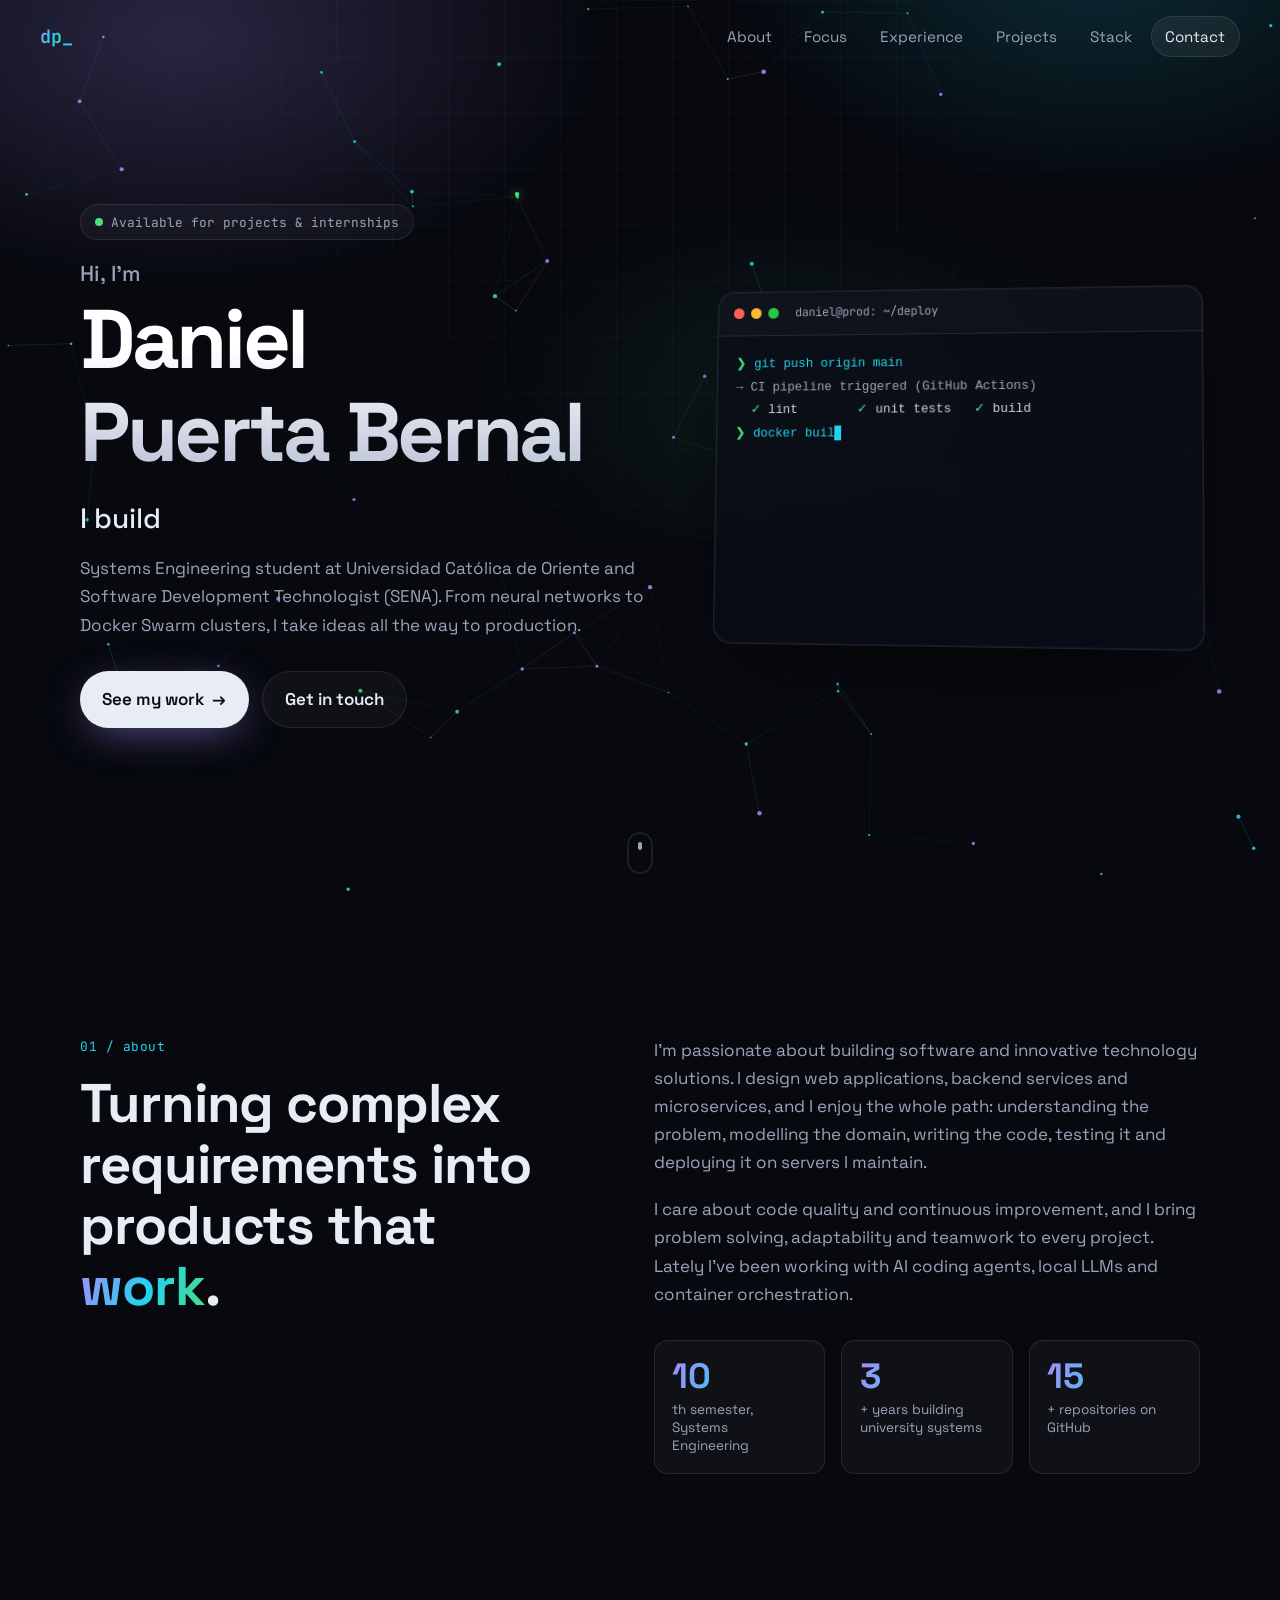
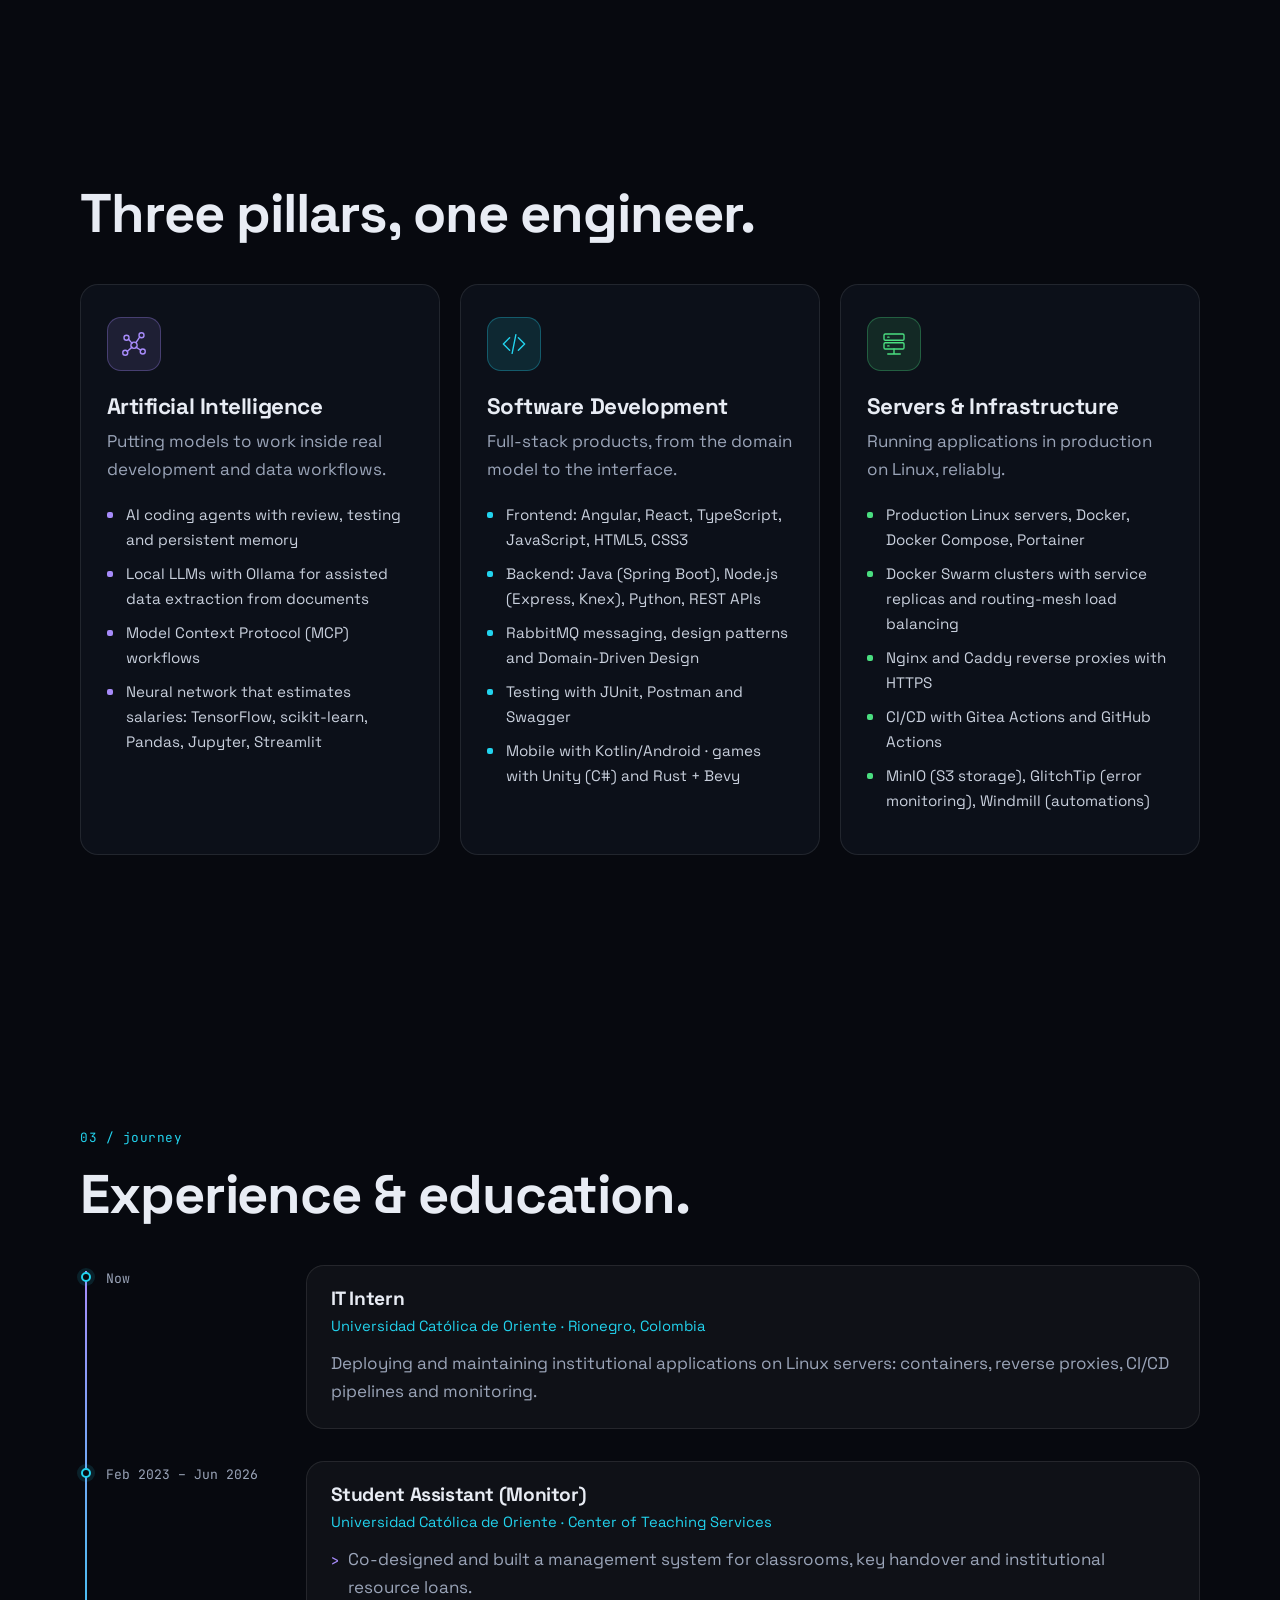
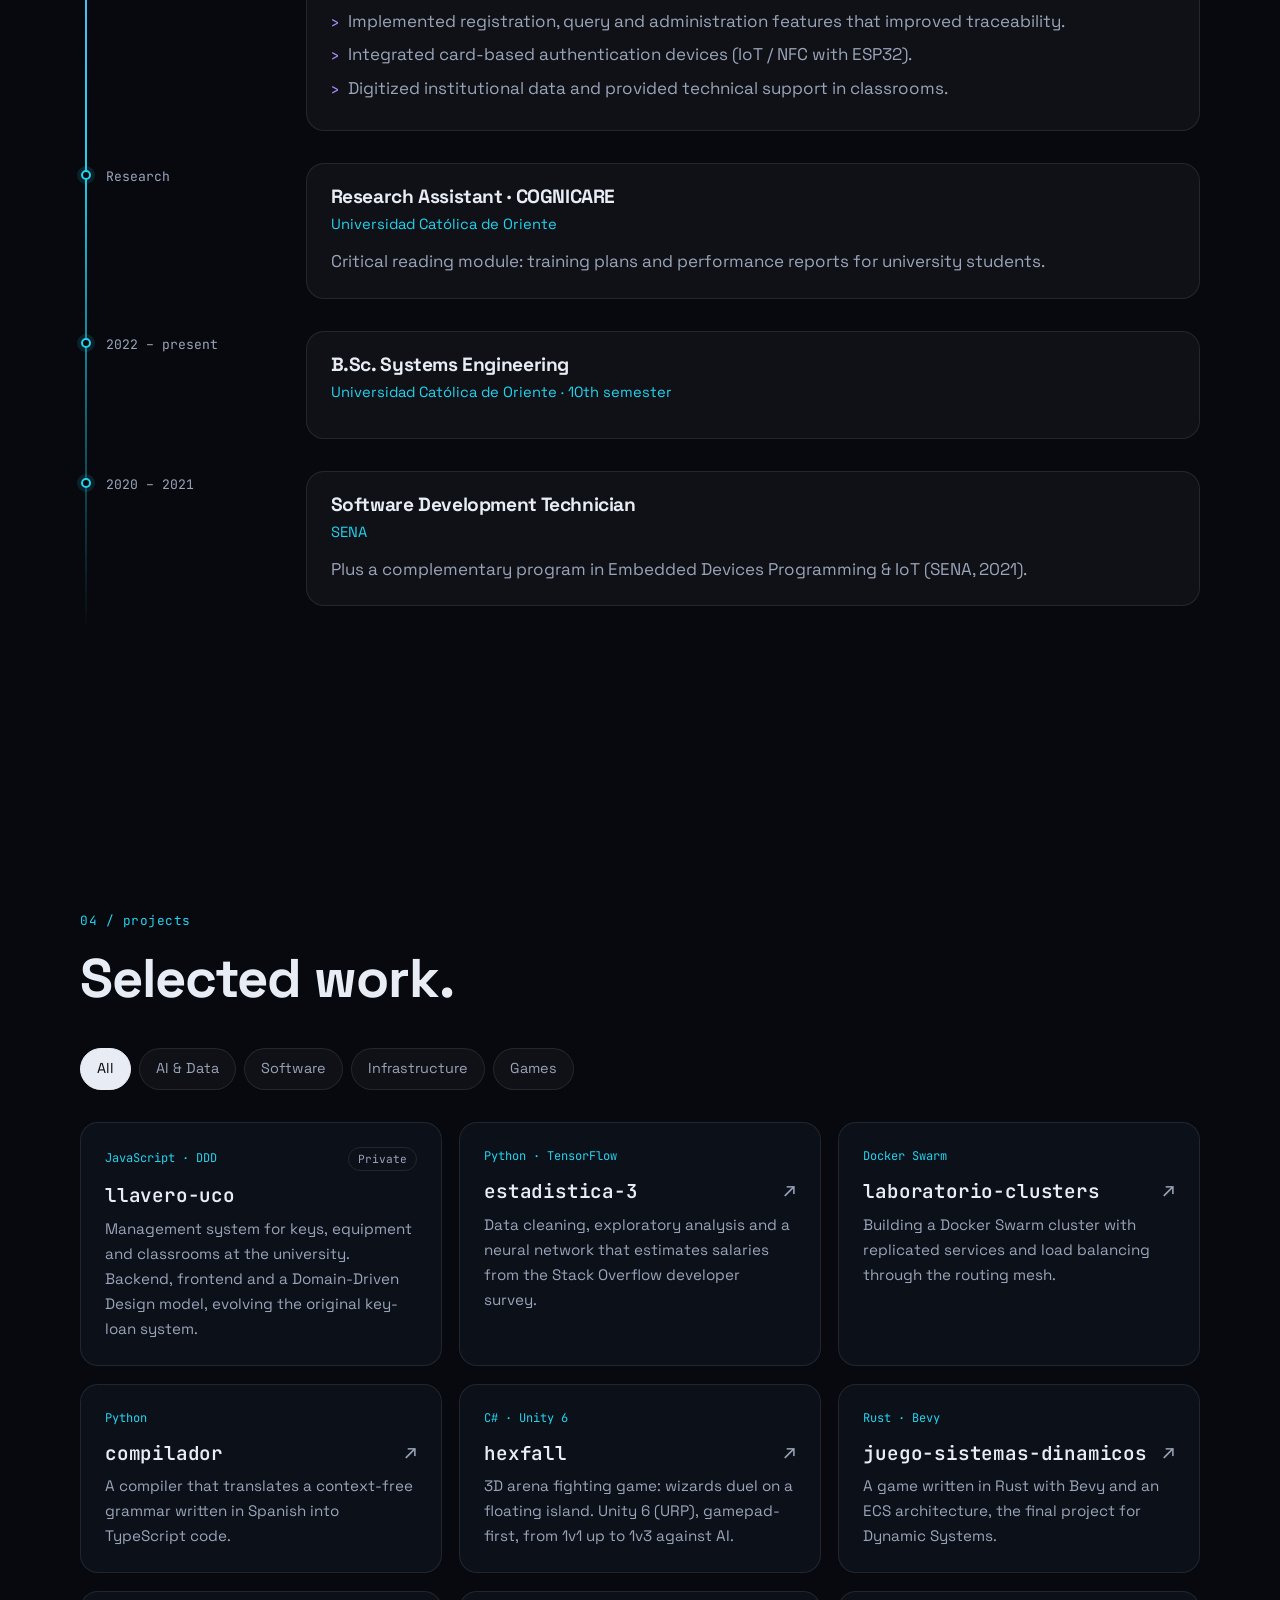
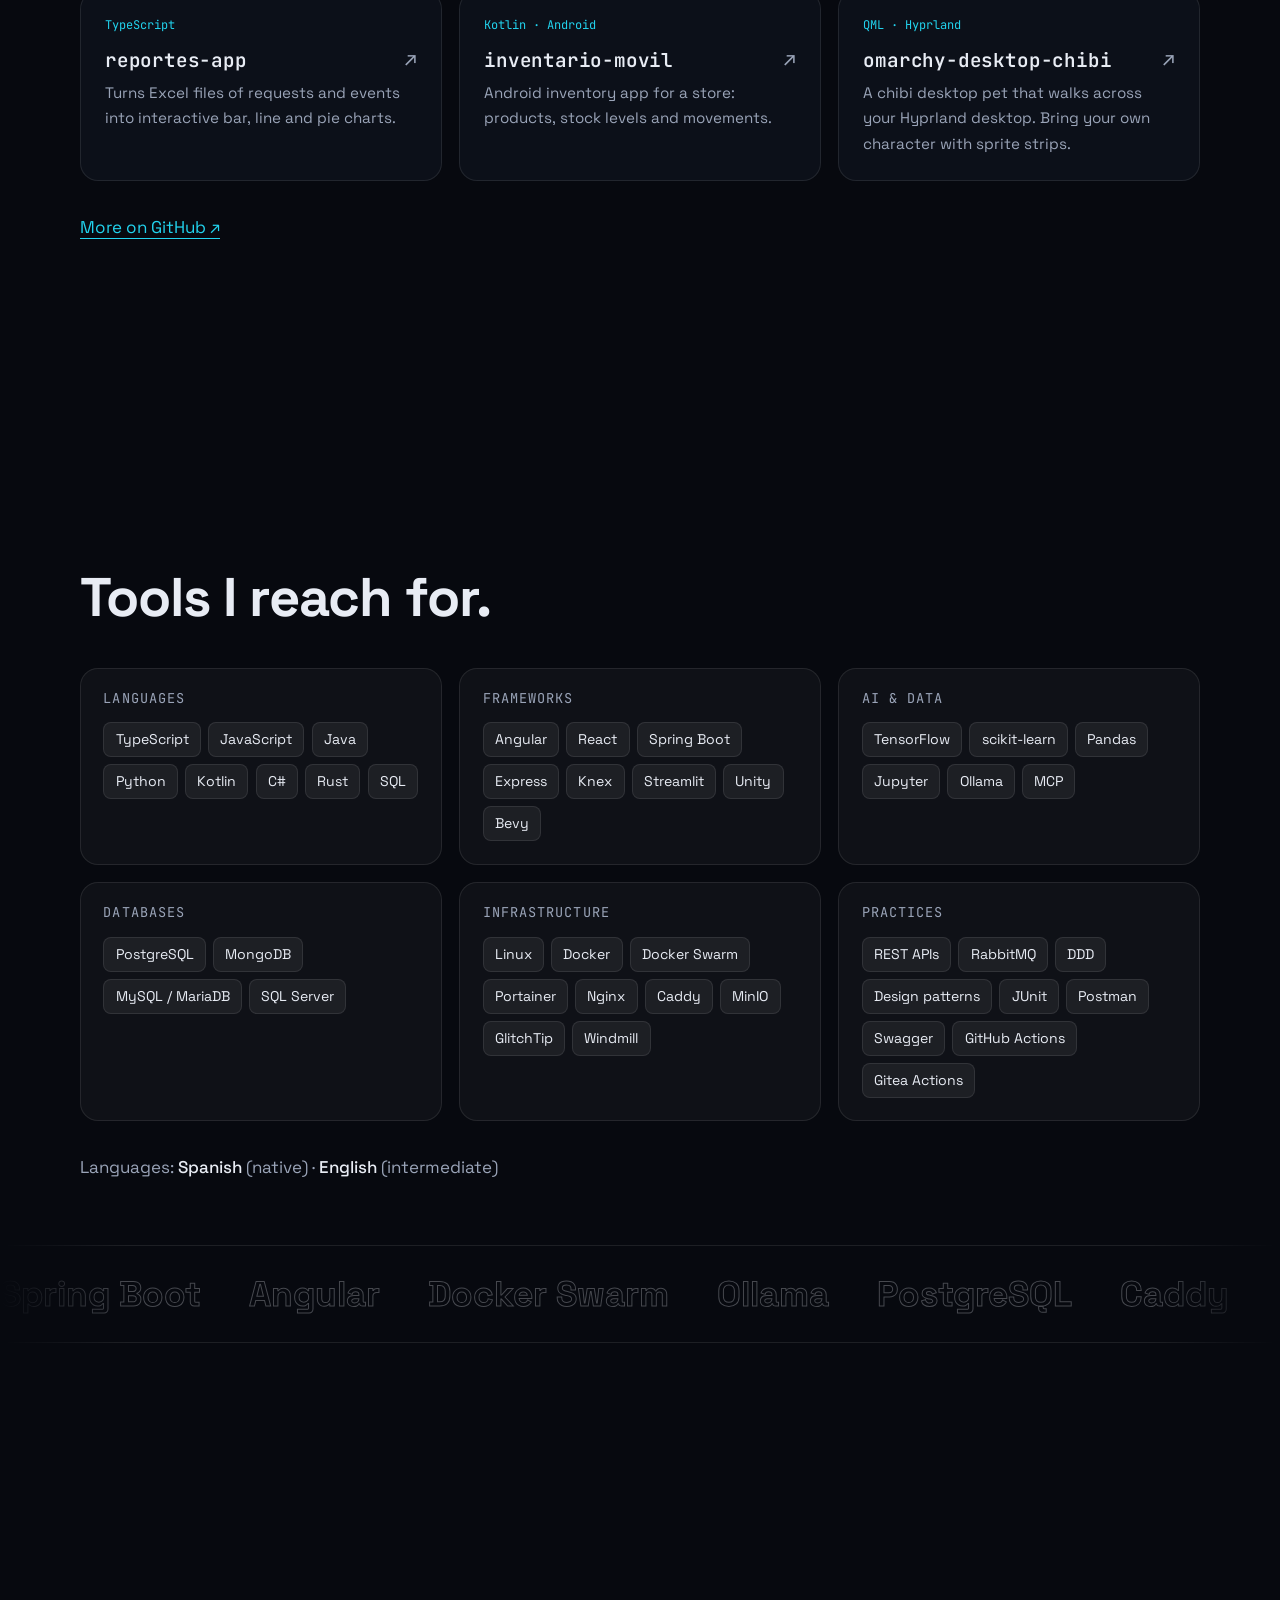
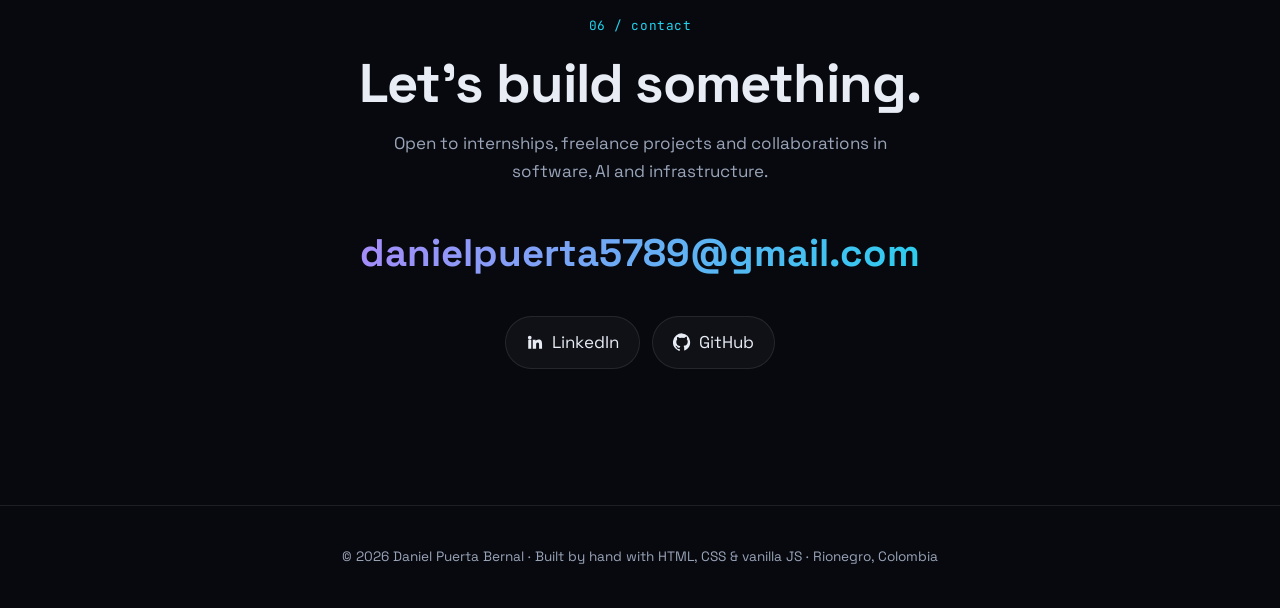
==== index.html @ 94948a49 "feat: add developer portfolio site with GitHub Pages deploy" ====
<!doctype html>
<html lang="en">
<head>
  <meta charset="utf-8">
  <meta name="viewport" content="width=device-width, initial-scale=1">
  <title>Daniel Puerta Bernal · AI, Software & Infrastructure</title>
  <meta name="description" content="Portfolio of Daniel Puerta Bernal, Systems Engineering student and software developer building AI tooling, full-stack applications and Linux server infrastructure.">
  <meta name="author" content="Daniel Puerta Bernal">
  <meta name="theme-color" content="#07090f">
  <meta name="color-scheme" content="dark">
  <link rel="canonical" href="https://danielpuertabernal.github.io/">

  <meta property="og:type" content="website">
  <meta property="og:url" content="https://danielpuertabernal.github.io/">
  <meta property="og:title" content="Daniel Puerta Bernal · AI, Software & Infrastructure">
  <meta property="og:description" content="Developer building AI tooling, full-stack software and production Linux infrastructure.">
  <meta property="og:image" content="https://danielpuertabernal.github.io/assets/og.png">
  <meta property="og:image:width" content="1200">
  <meta property="og:image:height" content="630">
  <meta name="twitter:card" content="summary_large_image">
  <meta name="twitter:title" content="Daniel Puerta Bernal · AI, Software & Infrastructure">
  <meta name="twitter:description" content="Developer building AI tooling, full-stack software and production Linux infrastructure.">
  <meta name="twitter:image" content="https://danielpuertabernal.github.io/assets/og.png">

  <link rel="icon" href="assets/favicon.svg" type="image/svg+xml">
  <link rel="preconnect" href="https://fonts.googleapis.com">
  <link rel="preconnect" href="https://fonts.gstatic.com" crossorigin>
  <link href="https://fonts.googleapis.com/css2?family=JetBrains+Mono:wght@400;600&family=Space+Grotesk:wght@400;500;700&display=swap" rel="stylesheet">
  <link rel="stylesheet" href="styles.css">

  <script type="application/ld+json">
  {
    "@context": "https://schema.org",
    "@type": "Person",
    "name": "Daniel Puerta Bernal",
    "jobTitle": "Software Developer",
    "url": "https://danielpuertabernal.github.io/",
    "email": "mailto:danielpuerta5789@gmail.com",
    "sameAs": [
      "https://www.linkedin.com/in/danielpuertabernal",
      "https://github.com/DanielPuertaBernal"
    ],
    "alumniOf": ["Universidad Católica de Oriente", "SENA"]
  }
  </script>
</head>
<body>
  <a class="skip" href="#main">Skip to content</a>
  <div class="progress" aria-hidden="true"><span></span></div>

  <header class="nav" id="top">
    <a class="brand" href="#top" aria-label="Daniel Puerta Bernal, back to top">
      <span class="brand-mark" aria-hidden="true">dp</span><span class="brand-cursor" aria-hidden="true">_</span>
    </a>
    <button class="nav-toggle" aria-expanded="false" aria-controls="nav-links" aria-label="Open menu">
      <span></span><span></span>
    </button>
    <nav aria-label="Main">
      <ul id="nav-links" class="nav-links">
        <li><a href="#about">About</a></li>
        <li><a href="#pillars">Focus</a></li>
        <li><a href="#experience">Experience</a></li>
        <li><a href="#projects">Projects</a></li>
        <li><a href="#stack">Stack</a></li>
        <li><a href="#contact" class="nav-cta">Contact</a></li>
      </ul>
    </nav>
  </header>

  <main id="main">
    <!-- HERO -->
    <section class="hero" aria-labelledby="hero-title">
      <canvas id="net" aria-hidden="true"></canvas>
      <div class="hero-glow" aria-hidden="true"></div>
      <div class="hero-inner">
        <div class="hero-copy">
          <p class="eyebrow"><span class="dot" aria-hidden="true"></span> Available for projects &amp; internships</p>
          <h1 id="hero-title">
            <span class="hero-hello">Hi, I'm</span>
            <span class="hero-name">Daniel Puerta&nbsp;Bernal</span>
          </h1>
          <p class="hero-role">
            I build <span class="rotator" aria-live="off"><span class="rotator-word" data-words='["AI-powered tools","full-stack software","server infrastructure","things that ship"]'>AI-powered tools</span></span>
          </p>
          <p class="hero-sub">Systems Engineering student at Universidad Católica de Oriente and Software Development Technologist (SENA). From neural networks to Docker Swarm clusters, I take ideas all the way to production.</p>
          <div class="hero-actions">
            <a class="btn btn-primary" href="#projects">See my work <span aria-hidden="true">→</span></a>
            <a class="btn btn-ghost" href="#contact">Get in touch</a>
          </div>
        </div>

        <div class="terminal reveal" role="img" aria-label="Terminal animation showing a deployment: tests pass, a Docker image is built, and a service is rolled out with three replicas behind HTTPS.">
          <div class="terminal-bar" aria-hidden="true">
            <span></span><span></span><span></span>
            <p>daniel@prod: ~/deploy</p>
          </div>
          <pre class="terminal-body" aria-hidden="true"><code id="term"></code><span class="caret"></span></pre>
        </div>
      </div>
      <a class="scroll-hint" href="#about" aria-label="Scroll to About"><span></span></a>
    </section>

    <!-- ABOUT -->
    <section id="about" class="section" aria-labelledby="about-title">
      <div class="container about-grid">
        <div>
          <p class="kicker reveal">01 / about</p>
          <h2 id="about-title" class="reveal">Turning complex requirements into products that <em>work</em>.</h2>
        </div>
        <div class="about-text">
          <p class="reveal">I'm passionate about building software and innovative technology solutions. I design web applications, backend services and microservices, and I enjoy the whole path: understanding the problem, modelling the domain, writing the code, testing it and deploying it on servers I maintain.</p>
          <p class="reveal">I care about code quality and continuous improvement, and I bring problem solving, adaptability and teamwork to every project. Lately I've been working with AI coding agents, local LLMs and container orchestration.</p>
          <ul class="stats reveal" aria-label="Highlights">
            <li><strong data-count="10">10</strong><span>th semester, Systems Engineering</span></li>
            <li><strong data-count="3">3</strong><span>+ years building university systems</span></li>
            <li><strong data-count="15">15</strong><span>+ repositories on GitHub</span></li>
          </ul>
        </div>
      </div>
    </section>

    <!-- PILLARS -->
    <section id="pillars" class="section" aria-labelledby="pillars-title">
      <div class="container">
        <p class="kicker reveal">02 / focus</p>
        <h2 id="pillars-title" class="reveal">Three pillars, one engineer.</h2>
        <div class="pillars">
          <article class="pillar reveal" style="--accent: var(--violet)">
            <div class="pillar-icon" aria-hidden="true">
              <svg viewBox="0 0 48 48"><circle cx="12" cy="14" r="4"/><circle cx="36" cy="10" r="4"/><circle cx="24" cy="26" r="5"/><circle cx="10" cy="38" r="4"/><circle cx="38" cy="36" r="4"/><path d="M15 16l6 7M33 13l-6 9M21 29l-8 7M27 29l8 5"/></svg>
            </div>
            <h3>Artificial Intelligence</h3>
            <p>Putting models to work inside real development and data workflows.</p>
            <ul>
              <li>AI coding agents with review, testing and persistent memory</li>
              <li>Local LLMs with Ollama for assisted data extraction from documents</li>
              <li>Model Context Protocol (MCP) workflows</li>
              <li>Neural network that estimates salaries: TensorFlow, scikit-learn, Pandas, Jupyter, Streamlit</li>
            </ul>
          </article>

          <article class="pillar reveal" style="--accent: var(--cyan)">
            <div class="pillar-icon" aria-hidden="true">
              <svg viewBox="0 0 48 48"><path d="M17 14L7 24l10 10M31 14l10 10-10 10M27 9l-6 30"/></svg>
            </div>
            <h3>Software Development</h3>
            <p>Full-stack products, from the domain model to the interface.</p>
            <ul>
              <li>Frontend: Angular, React, TypeScript, JavaScript, HTML5, CSS3</li>
              <li>Backend: Java (Spring Boot), Node.js (Express, Knex), Python, REST APIs</li>
              <li>RabbitMQ messaging, design patterns and Domain-Driven Design</li>
              <li>Testing with JUnit, Postman and Swagger</li>
              <li>Mobile with Kotlin/Android · games with Unity (C#) and Rust + Bevy</li>
            </ul>
          </article>

          <article class="pillar reveal" style="--accent: var(--green)">
            <div class="pillar-icon" aria-hidden="true">
              <svg viewBox="0 0 48 48"><rect x="8" y="8" width="32" height="10" rx="2"/><rect x="8" y="22" width="32" height="10" rx="2"/><path d="M14 13h2M14 27h2M24 32v8M14 40h20"/></svg>
            </div>
            <h3>Servers &amp; Infrastructure</h3>
            <p>Running applications in production on Linux, reliably.</p>
            <ul>
              <li>Production Linux servers, Docker, Docker Compose, Portainer</li>
              <li>Docker Swarm clusters with service replicas and routing-mesh load balancing</li>
              <li>Nginx and Caddy reverse proxies with HTTPS</li>
              <li>CI/CD with Gitea Actions and GitHub Actions</li>
              <li>MinIO (S3 storage), GlitchTip (error monitoring), Windmill (automations)</li>
            </ul>
          </article>
        </div>
      </div>
    </section>

    <!-- EXPERIENCE -->
    <section id="experience" class="section" aria-labelledby="exp-title">
      <div class="container">
        <p class="kicker reveal">03 / journey</p>
        <h2 id="exp-title" class="reveal">Experience &amp; education.</h2>

        <ol class="timeline">
          <li class="tl-item reveal">
            <span class="tl-date">Now</span>
            <div class="tl-card">
              <h3>IT Intern</h3>
              <p class="tl-org">Universidad Católica de Oriente · Rionegro, Colombia</p>
              <p>Deploying and maintaining institutional applications on Linux servers: containers, reverse proxies, CI/CD pipelines and monitoring.</p>
            </div>
          </li>
          <li class="tl-item reveal">
            <span class="tl-date">Feb 2023 – Jun 2026</span>
            <div class="tl-card">
              <h3>Student Assistant (Monitor)</h3>
              <p class="tl-org">Universidad Católica de Oriente · Center of Teaching Services</p>
              <ul>
                <li>Co-designed and built a management system for classrooms, key handover and institutional resource loans.</li>
                <li>Implemented registration, query and administration features that improved traceability.</li>
                <li>Integrated card-based authentication devices (IoT / NFC with ESP32).</li>
                <li>Digitized institutional data and provided technical support in classrooms.</li>
              </ul>
            </div>
          </li>
          <li class="tl-item reveal">
            <span class="tl-date">Research</span>
            <div class="tl-card">
              <h3>Research Assistant · COGNICARE</h3>
              <p class="tl-org">Universidad Católica de Oriente</p>
              <p>Critical reading module: training plans and performance reports for university students.</p>
            </div>
          </li>
          <li class="tl-item reveal">
            <span class="tl-date">2022 – present</span>
            <div class="tl-card">
              <h3>B.Sc. Systems Engineering</h3>
              <p class="tl-org">Universidad Católica de Oriente · 10th semester</p>
            </div>
          </li>
          <li class="tl-item reveal">
            <span class="tl-date">2020 – 2021</span>
            <div class="tl-card">
              <h3>Software Development Technician</h3>
              <p class="tl-org">SENA</p>
              <p>Plus a complementary program in Embedded Devices Programming &amp; IoT (SENA, 2021).</p>
            </div>
          </li>
        </ol>
      </div>
    </section>

    <!-- PROJECTS -->
    <section id="projects" class="section" aria-labelledby="proj-title">
      <div class="container">
        <p class="kicker reveal">04 / projects</p>
        <h2 id="proj-title" class="reveal">Selected work.</h2>

        <div class="filters reveal" role="group" aria-label="Filter projects">
          <button class="filter is-active" data-filter="all" aria-pressed="true">All</button>
          <button class="filter" data-filter="ai" aria-pressed="false">AI &amp; Data</button>
          <button class="filter" data-filter="software" aria-pressed="false">Software</button>
          <button class="filter" data-filter="infra" aria-pressed="false">Infrastructure</button>
          <button class="filter" data-filter="games" aria-pressed="false">Games</button>
        </div>

        <ul class="projects">
          <li class="project reveal" data-tags="software">
            <div class="project-top"><span class="project-lang">JavaScript · DDD</span><span class="badge">Private</span></div>
            <h3>llavero-uco</h3>
            <p>Management system for keys, equipment and classrooms at the university. Backend, frontend and a Domain-Driven Design model, evolving the original key-loan system.</p>
          </li>
          <li class="project reveal" data-tags="ai">
            <div class="project-top"><span class="project-lang">Python · TensorFlow</span></div>
            <h3><a href="https://github.com/DanielPuertaBernal/estadistica-3" target="_blank" rel="noopener">estadistica-3</a></h3>
            <p>Data cleaning, exploratory analysis and a neural network that estimates salaries from the Stack Overflow developer survey.</p>
          </li>
          <li class="project reveal" data-tags="infra">
            <div class="project-top"><span class="project-lang">Docker Swarm</span></div>
            <h3><a href="https://github.com/DanielPuertaBernal/laboratorio-clusters" target="_blank" rel="noopener">laboratorio-clusters</a></h3>
            <p>Building a Docker Swarm cluster with replicated services and load balancing through the routing mesh.</p>
          </li>
          <li class="project reveal" data-tags="software">
            <div class="project-top"><span class="project-lang">Python</span></div>
            <h3><a href="https://github.com/DanielPuertaBernal/compilador" target="_blank" rel="noopener">compilador</a></h3>
            <p>A compiler that translates a context-free grammar written in Spanish into TypeScript code.</p>
          </li>
          <li class="project reveal" data-tags="games">
            <div class="project-top"><span class="project-lang">C# · Unity 6</span></div>
            <h3><a href="https://github.com/DanielPuertaBernal/hexfall" target="_blank" rel="noopener">hexfall</a></h3>
            <p>3D arena fighting game: wizards duel on a floating island. Unity 6 (URP), gamepad-first, from 1v1 up to 1v3 against AI.</p>
          </li>
          <li class="project reveal" data-tags="games">
            <div class="project-top"><span class="project-lang">Rust · Bevy</span></div>
            <h3><a href="https://github.com/DanielPuertaBernal/juego-sistemas-dinamicos" target="_blank" rel="noopener">juego-sistemas-dinamicos</a></h3>
            <p>A game written in Rust with Bevy and an ECS architecture, the final project for Dynamic Systems.</p>
          </li>
          <li class="project reveal" data-tags="software">
            <div class="project-top"><span class="project-lang">TypeScript</span></div>
            <h3><a href="https://github.com/DanielPuertaBernal/reportes-app" target="_blank" rel="noopener">reportes-app</a></h3>
            <p>Turns Excel files of requests and events into interactive bar, line and pie charts.</p>
          </li>
          <li class="project reveal" data-tags="software">
            <div class="project-top"><span class="project-lang">Kotlin · Android</span></div>
            <h3><a href="https://github.com/DanielPuertaBernal/inventario-movil" target="_blank" rel="noopener">inventario-movil</a></h3>
            <p>Android inventory app for a store: products, stock levels and movements.</p>
          </li>
          <li class="project reveal" data-tags="software">
            <div class="project-top"><span class="project-lang">QML · Hyprland</span></div>
            <h3><a href="https://github.com/DanielPuertaBernal/omarchy-desktop-chibi" target="_blank" rel="noopener">omarchy-desktop-chibi</a></h3>
            <p>A chibi desktop pet that walks across your Hyprland desktop. Bring your own character with sprite strips.</p>
          </li>
        </ul>
        <p class="more reveal"><a href="https://github.com/DanielPuertaBernal?tab=repositories" target="_blank" rel="noopener">More on GitHub <span aria-hidden="true">↗</span></a></p>
      </div>
    </section>

    <!-- STACK -->
    <section id="stack" class="section" aria-labelledby="stack-title">
      <div class="container">
        <p class="kicker reveal">05 / stack</p>
        <h2 id="stack-title" class="reveal">Tools I reach for.</h2>
        <div class="stack-grid">
          <div class="stack-group reveal"><h3>Languages</h3><ul class="chips"><li>TypeScript</li><li>JavaScript</li><li>Java</li><li>Python</li><li>Kotlin</li><li>C#</li><li>Rust</li><li>SQL</li></ul></div>
          <div class="stack-group reveal"><h3>Frameworks</h3><ul class="chips"><li>Angular</li><li>React</li><li>Spring Boot</li><li>Express</li><li>Knex</li><li>Streamlit</li><li>Unity</li><li>Bevy</li></ul></div>
          <div class="stack-group reveal"><h3>AI &amp; Data</h3><ul class="chips"><li>TensorFlow</li><li>scikit-learn</li><li>Pandas</li><li>Jupyter</li><li>Ollama</li><li>MCP</li></ul></div>
          <div class="stack-group reveal"><h3>Databases</h3><ul class="chips"><li>PostgreSQL</li><li>MongoDB</li><li>MySQL / MariaDB</li><li>SQL Server</li></ul></div>
          <div class="stack-group reveal"><h3>Infrastructure</h3><ul class="chips"><li>Linux</li><li>Docker</li><li>Docker Swarm</li><li>Portainer</li><li>Nginx</li><li>Caddy</li><li>MinIO</li><li>GlitchTip</li><li>Windmill</li></ul></div>
          <div class="stack-group reveal"><h3>Practices</h3><ul class="chips"><li>REST APIs</li><li>RabbitMQ</li><li>DDD</li><li>Design patterns</li><li>JUnit</li><li>Postman</li><li>Swagger</li><li>GitHub Actions</li><li>Gitea Actions</li></ul></div>
        </div>
        <p class="langs reveal">Languages: <strong>Spanish</strong> (native) · <strong>English</strong> (intermediate)</p>
      </div>
      <div class="marquee" aria-hidden="true">
        <div class="marquee-track">
          <span>Spring Boot</span><span>Angular</span><span>Docker Swarm</span><span>Ollama</span><span>PostgreSQL</span><span>Caddy</span><span>React</span><span>TensorFlow</span><span>RabbitMQ</span><span>Rust</span><span>GitHub Actions</span><span>Kotlin</span>
          <span>Spring Boot</span><span>Angular</span><span>Docker Swarm</span><span>Ollama</span><span>PostgreSQL</span><span>Caddy</span><span>React</span><span>TensorFlow</span><span>RabbitMQ</span><span>Rust</span><span>GitHub Actions</span><span>Kotlin</span>
        </div>
      </div>
    </section>

    <!-- CONTACT -->
    <section id="contact" class="section contact" aria-labelledby="contact-title">
      <div class="container">
        <p class="kicker reveal">06 / contact</p>
        <h2 id="contact-title" class="reveal">Let's build something.</h2>
        <p class="contact-lead reveal">Open to internships, freelance projects and collaborations in software, AI and infrastructure.</p>
        <a class="contact-mail reveal" href="mailto:danielpuerta5789@gmail.com">danielpuerta5789@gmail.com</a>
        <ul class="socials reveal">
          <li><a href="https://www.linkedin.com/in/danielpuertabernal" target="_blank" rel="noopener">
            <svg viewBox="0 0 24 24" aria-hidden="true"><path d="M4.98 3.5a2.5 2.5 0 1 1 0 5 2.5 2.5 0 0 1 0-5zM3 9h4v12H3zM9 9h3.8v1.7h.05c.53-1 1.84-2.05 3.78-2.05 4.04 0 4.79 2.66 4.79 6.12V21h-4v-5.5c0-1.31-.02-3-1.83-3-1.83 0-2.11 1.43-2.11 2.9V21H9z"/></svg>LinkedIn</a></li>
          <li><a href="https://github.com/DanielPuertaBernal" target="_blank" rel="noopener">
            <svg viewBox="0 0 24 24" aria-hidden="true"><path d="M12 .5a12 12 0 0 0-3.8 23.4c.6.1.8-.3.8-.6v-2.1c-3.3.7-4-1.6-4-1.6-.6-1.4-1.4-1.8-1.4-1.8-1.1-.7.1-.7.1-.7 1.2.1 1.9 1.2 1.9 1.2 1.1 1.8 2.8 1.3 3.5 1 .1-.8.4-1.3.8-1.6-2.7-.3-5.5-1.3-5.5-5.9 0-1.3.5-2.4 1.2-3.2-.1-.3-.5-1.5.1-3.2 0 0 1-.3 3.3 1.2a11.5 11.5 0 0 1 6 0C17.3 4.6 18.3 5 18.3 5c.7 1.7.3 2.9.1 3.2.8.8 1.2 1.9 1.2 3.2 0 4.6-2.8 5.6-5.5 5.9.4.4.8 1.1.8 2.2v3.3c0 .3.2.7.8.6A12 12 0 0 0 12 .5z"/></svg>GitHub</a></li>
        </ul>
      </div>
    </section>
  </main>

  <footer class="footer">
    <p>© <span id="year">2026</span> Daniel Puerta Bernal · Built by hand with HTML, CSS &amp; vanilla JS · Rionegro, Colombia</p>
  </footer>

  <script src="main.js" defer></script>
</body>
</html>
---- styles.css ----
:root {
  --bg: #07090f;
  --bg-2: #0c1019;
  --surface: rgba(255, 255, 255, 0.035);
  --surface-2: rgba(255, 255, 255, 0.06);
  --border: rgba(255, 255, 255, 0.09);
  --text: #e8ecf4;
  --muted: #9aa4b8;
  --violet: #a78bfa;
  --cyan: #22d3ee;
  --green: #4ade80;
  --grad: linear-gradient(110deg, var(--violet), var(--cyan) 55%, var(--green));
  --radius: 18px;
  --ease: cubic-bezier(0.22, 1, 0.36, 1);
  --font: "Space Grotesk", system-ui, -apple-system, "Segoe UI", sans-serif;
  --mono: "JetBrains Mono", ui-monospace, SFMono-Regular, Menlo, monospace;
}

*, *::before, *::after { box-sizing: border-box; }
html { scroll-behavior: smooth; -webkit-text-size-adjust: 100%; }
body {
  margin: 0;
  background: var(--bg);
  color: var(--text);
  font-family: var(--font);
  font-size: 1.0625rem;
  line-height: 1.65;
  overflow-x: hidden;
  -webkit-font-smoothing: antialiased;
}
body::before { /* subtle grid */
  content: "";
  position: fixed;
  inset: 0;
  pointer-events: none;
  z-index: -1;
  background-image:
    linear-gradient(rgba(255,255,255,0.025) 1px, transparent 1px),
    linear-gradient(90deg, rgba(255,255,255,0.025) 1px, transparent 1px);
  background-size: 56px 56px;
  mask-image: radial-gradient(ellipse at 50% 0%, #000 30%, transparent 75%);
}
img, svg, canvas { display: block; max-width: 100%; }
a { color: inherit; }
h1, h2, h3 { line-height: 1.12; margin: 0; letter-spacing: -0.02em; }
ul, ol { margin: 0; padding: 0; list-style: none; }
::selection { background: var(--violet); color: #0b0b14; }
:focus-visible { outline: 2px solid var(--cyan); outline-offset: 3px; border-radius: 6px; }

.skip {
  position: absolute; left: 1rem; top: -4rem; z-index: 100;
  background: var(--text); color: var(--bg); padding: .6rem 1rem; border-radius: 10px;
  text-decoration: none; font-weight: 600;
}
.skip:focus { top: 1rem; }

.progress { position: fixed; inset: 0 0 auto; height: 3px; z-index: 60; }
.progress span { display: block; height: 100%; background: var(--grad); transform-origin: 0 50%; transform: scaleX(0); }

.container { width: min(1120px, 100% - 2rem); margin-inline: auto; }

/* NAV */
.nav {
  position: fixed; top: 0; inset-inline: 0; z-index: 50;
  display: flex; align-items: center; justify-content: space-between;
  padding: 1rem clamp(1rem, 4vw, 2.5rem);
  transition: background .4s var(--ease), padding .4s var(--ease), border-color .4s;
  border-bottom: 1px solid transparent;
}
.nav.is-scrolled {
  background: rgba(7, 9, 15, 0.72);
  backdrop-filter: blur(14px) saturate(140%);
  -webkit-backdrop-filter: blur(14px) saturate(140%);
  border-color: var(--border);
  padding-block: .65rem;
}
.brand { font-family: var(--mono); font-weight: 600; font-size: 1.15rem; text-decoration: none; display: inline-flex; }
.brand-mark { background: var(--grad); -webkit-background-clip: text; background-clip: text; color: transparent; }
.brand-cursor { color: var(--cyan); animation: blink 1.1s steps(1) infinite; }
.nav-links { display: flex; gap: .35rem; align-items: center; }
.nav-links a {
  display: inline-block; padding: .45rem .85rem; border-radius: 999px;
  text-decoration: none; color: var(--muted); font-size: .95rem;
  transition: color .25s, background .25s;
}
.nav-links a:hover, .nav-links a.is-current { color: var(--text); background: var(--surface-2); }
.nav-links .nav-cta { color: var(--text); border: 1px solid var(--border); }
.nav-toggle { display: none; }

/* BUTTONS */
.btn {
  display: inline-flex; align-items: center; gap: .5rem;
  padding: .85rem 1.4rem; border-radius: 999px; font-weight: 600; text-decoration: none;
  transition: transform .3s var(--ease), box-shadow .3s var(--ease), background .3s;
}
.btn span { transition: transform .3s var(--ease); }
.btn:hover span { transform: translateX(4px); }
.btn-primary { background: var(--text); color: var(--bg); box-shadow: 0 10px 40px -10px rgba(167,139,250,.6); }
.btn-primary:hover { transform: translateY(-2px); box-shadow: 0 16px 50px -12px rgba(34,211,238,.7); }
.btn-ghost { border: 1px solid var(--border); background: var(--surface); }
.btn-ghost:hover { background: var(--surface-2); transform: translateY(-2px); }

/* HERO */
.hero {
  position: relative; min-height: 100svh; display: grid; align-items: center;
  padding: 7rem clamp(1rem, 4vw, 2.5rem) 5rem; overflow: hidden; isolation: isolate;
}
#net { position: absolute; inset: 0; width: 100%; height: 100%; z-index: -1; }
.hero-glow {
  position: absolute; inset: -20% -10% auto; height: 80%; z-index: -2; pointer-events: none;
  background:
    radial-gradient(40% 50% at 20% 30%, rgba(167,139,250,.22), transparent 70%),
    radial-gradient(35% 45% at 80% 20%, rgba(34,211,238,.16), transparent 70%),
    radial-gradient(30% 40% at 60% 80%, rgba(74,222,128,.08), transparent 70%);
  animation: drift 18s ease-in-out infinite alternate;
}
.hero-inner {
  width: min(1120px, 100%); margin-inline: auto;
  display: grid; grid-template-columns: 1.15fr 1fr; gap: clamp(2rem, 5vw, 4rem); align-items: center;
}
.eyebrow {
  display: inline-flex; align-items: center; gap: .55rem; margin: 0 0 1.4rem;
  font-family: var(--mono); font-size: .8rem; color: var(--muted);
  padding: .4rem .85rem; border: 1px solid var(--border); border-radius: 999px; background: var(--surface);
}
.dot { width: 8px; height: 8px; border-radius: 50%; background: var(--green); box-shadow: 0 0 0 0 rgba(74,222,128,.6); animation: pulse 2.2s infinite; }
.hero-hello { display: block; font-size: clamp(1.1rem, 2vw, 1.35rem); font-weight: 500; color: var(--muted); margin-bottom: .4rem; letter-spacing: 0; }
.hero-name {
  display: block; font-size: clamp(2.6rem, 7vw, 5.2rem); font-weight: 700; letter-spacing: -0.04em;
  background: linear-gradient(180deg, #fff 30%, #b9c2d6); -webkit-background-clip: text; background-clip: text; color: transparent;
}
.hero-role { font-size: clamp(1.25rem, 2.6vw, 1.75rem); margin: 1rem 0 .8rem; font-weight: 500; }
.rotator-word {
  background: var(--grad); -webkit-background-clip: text; background-clip: text; color: transparent;
  display: inline-block; transition: opacity .35s var(--ease), transform .35s var(--ease), filter .35s;
}
.rotator-word.is-out { opacity: 0; transform: translateY(.4em); filter: blur(4px); }
.hero-sub { color: var(--muted); max-width: 38rem; margin: 0 0 2rem; }
.hero-actions { display: flex; flex-wrap: wrap; gap: .8rem; }

/* hero entrance */
.hero-copy > * { animation: rise .9s var(--ease) both; }
.hero-copy > *:nth-child(2) { animation-delay: .08s; }
.hero-copy > *:nth-child(3) { animation-delay: .16s; }
.hero-copy > *:nth-child(4) { animation-delay: .24s; }
.hero-copy > *:nth-child(5) { animation-delay: .32s; }

/* TERMINAL */
.terminal {
  border-radius: var(--radius); border: 1px solid var(--border);
  background: rgba(10, 13, 22, .82); backdrop-filter: blur(10px); -webkit-backdrop-filter: blur(10px);
  box-shadow: 0 30px 80px -30px rgba(0,0,0,.8), 0 0 0 1px rgba(167,139,250,.06) inset;
  overflow: hidden; transform: perspective(1200px) rotateY(-6deg) rotateX(3deg);
  transition: transform .8s var(--ease);
}
.terminal:hover { transform: perspective(1200px) rotateY(0) rotateX(0); }
.terminal-bar { display: flex; align-items: center; gap: .45rem; padding: .75rem 1rem; border-bottom: 1px solid var(--border); background: rgba(255,255,255,.02); }
.terminal-bar span { width: 11px; height: 11px; border-radius: 50%; background: #ff5f57; }
.terminal-bar span:nth-child(2) { background: #febc2e; }
.terminal-bar span:nth-child(3) { background: #28c840; }
.terminal-bar p { margin: 0 0 0 .6rem; font-family: var(--mono); font-size: .75rem; color: var(--muted); }
.terminal-body {
  margin: 0; padding: 1.1rem 1.2rem 1.3rem; min-height: 19.5rem;
  font-family: var(--mono); font-size: .8rem; line-height: 1.75; color: #cfd6e4;
  white-space: pre-wrap; word-break: break-word;
}
.terminal-body .p { color: var(--green); }
.terminal-body .c { color: var(--cyan); }
.terminal-body .v { color: var(--violet); }
.terminal-body .m { color: var(--muted); }
.terminal-body .ok { color: var(--green); }
.caret { display: inline-block; width: .55em; height: 1.1em; background: var(--cyan); vertical-align: text-bottom; animation: blink 1s steps(1) infinite; }

.scroll-hint { position: absolute; left: 50%; bottom: 1.6rem; translate: -50% 0; width: 26px; height: 42px; border: 2px solid var(--border); border-radius: 14px; }
.scroll-hint span { position: absolute; left: 50%; top: 8px; width: 4px; height: 8px; margin-left: -2px; border-radius: 2px; background: var(--muted); animation: wheel 1.8s var(--ease) infinite; }

/* SECTIONS */
.section { padding: clamp(5rem, 11vw, 8.5rem) 0; position: relative; }
.kicker { font-family: var(--mono); font-size: .8rem; color: var(--cyan); margin: 0 0 1rem; letter-spacing: .04em; }
h2 { font-size: clamp(2rem, 4.6vw, 3.4rem); font-weight: 700; margin-bottom: 2.5rem; max-width: 22ch; }
h2 em { font-style: normal; background: var(--grad); -webkit-background-clip: text; background-clip: text; color: transparent; }

.about-grid { display: grid; grid-template-columns: 1fr 1.1fr; gap: clamp(2rem, 6vw, 5rem); }
.about-text p { color: var(--muted); margin: 0 0 1.2rem; }
.stats { display: grid; grid-template-columns: repeat(3, 1fr); gap: 1rem; margin-top: 2rem; }
.stats li { padding: 1.1rem; border: 1px solid var(--border); border-radius: 14px; background: var(--surface); }
.stats strong { display: block; font-size: 2.2rem; line-height: 1; background: var(--grad); -webkit-background-clip: text; background-clip: text; color: transparent; }
.stats span { display: block; color: var(--muted); font-size: .85rem; margin-top: .45rem; line-height: 1.35; }

/* PILLARS */
.pillars { display: grid; grid-template-columns: repeat(3, 1fr); gap: 1.25rem; }
.pillar {
  --mx: 50%; --my: 50%;
  position: relative; padding: 2rem 1.6rem; border-radius: var(--radius);
  border: 1px solid var(--border); background: var(--bg-2); overflow: hidden;
  transition: transform .5s var(--ease), border-color .4s;
}
.pillar::before {
  content: ""; position: absolute; inset: 0; pointer-events: none; opacity: 0; transition: opacity .4s;
  background: radial-gradient(420px circle at var(--mx) var(--my), color-mix(in srgb, var(--accent) 18%, transparent), transparent 60%);
}
.pillar:hover { border-color: color-mix(in srgb, var(--accent) 45%, transparent); }
.pillar:hover::before { opacity: 1; }
.pillar > * { position: relative; }
.pillar-icon { width: 54px; height: 54px; border-radius: 14px; display: grid; place-items: center; margin-bottom: 1.4rem;
  background: color-mix(in srgb, var(--accent) 12%, transparent); border: 1px solid color-mix(in srgb, var(--accent) 30%, transparent); }
.pillar-icon svg { width: 30px; height: 30px; fill: none; stroke: var(--accent); stroke-width: 2.2; stroke-linecap: round; stroke-linejoin: round; }
.pillar h3 { font-size: 1.4rem; margin-bottom: .5rem; }
.pillar > p { color: var(--muted); margin: 0 0 1.2rem; }
.pillar li { position: relative; padding-left: 1.2rem; margin-bottom: .55rem; font-size: .95rem; color: #c9d0dd; }
.pillar li::before { content: ""; position: absolute; left: 0; top: .65em; width: 6px; height: 6px; border-radius: 2px; background: var(--accent); }

/* TIMELINE */
.timeline { position: relative; padding-left: 1.6rem; }
.timeline::before { content: ""; position: absolute; left: 5px; top: .4rem; bottom: .4rem; width: 2px; background: linear-gradient(var(--violet), var(--cyan), transparent); }
.tl-item { position: relative; display: grid; grid-template-columns: 11rem 1fr; gap: 1.5rem; padding-bottom: 2rem; }
.tl-item::before { content: ""; position: absolute; left: calc(-1.6rem + 1px); top: .45rem; width: 10px; height: 10px; border-radius: 50%; background: var(--bg); border: 2px solid var(--cyan); box-shadow: 0 0 0 4px rgba(34,211,238,.12); }
.tl-date { font-family: var(--mono); font-size: .82rem; color: var(--muted); padding-top: .2rem; }
.tl-card { padding: 1.4rem 1.5rem; border: 1px solid var(--border); border-radius: var(--radius); background: var(--surface); transition: border-color .3s, transform .5s var(--ease); }
.tl-card:hover { border-color: rgba(34,211,238,.35); transform: translateX(4px); }
.tl-card h3 { font-size: 1.2rem; }
.tl-org { color: var(--cyan); font-size: .92rem; margin: .25rem 0 .7rem; }
.tl-card p:not(.tl-org) { color: var(--muted); margin: 0; }
.tl-card ul li { color: var(--muted); padding-left: 1.1rem; position: relative; margin-bottom: .35rem; }
.tl-card ul li::before { content: "›"; position: absolute; left: 0; color: var(--violet); }

/* PROJECTS */
.filters { display: flex; flex-wrap: wrap; gap: .5rem; margin-bottom: 2rem; }
.filter {
  font: inherit; font-size: .9rem; color: var(--muted); cursor: pointer;
  padding: .5rem 1rem; border-radius: 999px; border: 1px solid var(--border); background: var(--surface);
  transition: color .25s, background .25s, border-color .25s;
}
.filter:hover { color: var(--text); }
.filter.is-active { color: var(--bg); background: var(--text); border-color: var(--text); }
.projects { display: grid; grid-template-columns: repeat(3, 1fr); gap: 1.1rem; }
.project {
  position: relative; padding: 1.5rem; border-radius: var(--radius); border: 1px solid var(--border); background: var(--bg-2);
  transition: transform .5s var(--ease), border-color .3s, opacity .4s var(--ease);
}
.project:hover { transform: translateY(-6px); border-color: rgba(167,139,250,.4); }
.project.is-hidden { display: none; }
.project-top { display: flex; justify-content: space-between; align-items: center; gap: .5rem; margin-bottom: .9rem; }
.project-lang { font-family: var(--mono); font-size: .75rem; color: var(--cyan); }
.badge { font-family: var(--mono); font-size: .7rem; color: var(--muted); border: 1px solid var(--border); border-radius: 999px; padding: .1rem .55rem; }
.project h3 { font-size: 1.2rem; margin-bottom: .55rem; font-family: var(--mono); font-weight: 600; letter-spacing: -0.01em; }
.project h3 a { text-decoration: none; }
.project h3 a::after { content: ""; position: absolute; inset: 0; border-radius: inherit; } /* full-card link */
.project h3 a::before { content: "↗"; float: right; color: var(--muted); transition: transform .3s var(--ease), color .3s; }
.project:hover h3 a::before { transform: translate(3px, -3px); color: var(--violet); }
.project p { color: var(--muted); margin: 0; font-size: .95rem; }
.more { margin-top: 2rem; }
.more a { color: var(--cyan); text-decoration: none; border-bottom: 1px solid currentColor; }

/* STACK */
.stack-grid { display: grid; grid-template-columns: repeat(3, 1fr); gap: 1.1rem; }
.stack-group { padding: 1.4rem; border: 1px solid var(--border); border-radius: var(--radius); background: var(--surface); }
.stack-group h3 { font-size: .85rem; font-family: var(--mono); font-weight: 400; color: var(--muted); margin-bottom: 1rem; text-transform: uppercase; letter-spacing: .08em; }
.chips { display: flex; flex-wrap: wrap; gap: .45rem; }
.chips li { font-size: .88rem; padding: .3rem .7rem; border-radius: 8px; background: var(--surface-2); border: 1px solid var(--border); transition: border-color .25s, transform .25s var(--ease); }
.chips li:hover { border-color: var(--cyan); transform: translateY(-2px); }
.langs { color: var(--muted); margin-top: 2rem; }
.langs strong { color: var(--text); font-weight: 500; }
.marquee { margin-top: 4rem; overflow: hidden; border-block: 1px solid var(--border); padding: 1.2rem 0; mask-image: linear-gradient(90deg, transparent, #000 10%, #000 90%, transparent); }
.marquee-track { display: flex; gap: 3rem; width: max-content; animation: marquee 40s linear infinite; }
.marquee-track span { font-size: clamp(1.4rem, 3vw, 2.2rem); font-weight: 700; color: transparent; -webkit-text-stroke: 1px rgba(232,236,244,.28); white-space: nowrap; }

/* CONTACT */
.contact { text-align: center; }
.contact h2 { margin-inline: auto; margin-bottom: 1rem; }
.contact .kicker { margin-inline: auto; }
.contact-lead { color: var(--muted); max-width: 36rem; margin: 0 auto 2.2rem; }
.contact-mail {
  display: inline-block; font-size: clamp(1.15rem, 4vw, 2.4rem); font-weight: 700; text-decoration: none; word-break: break-all;
  background: var(--grad); background-size: 200% 100%; -webkit-background-clip: text; background-clip: text; color: transparent;
  transition: background-position .8s var(--ease);
}
.contact-mail:hover { background-position: 100% 0; }
.socials { display: flex; justify-content: center; gap: .8rem; margin-top: 2rem; flex-wrap: wrap; }
.socials a { display: inline-flex; align-items: center; gap: .55rem; padding: .7rem 1.2rem; border: 1px solid var(--border); border-radius: 999px; text-decoration: none; background: var(--surface); transition: transform .3s var(--ease), border-color .3s; }
.socials a:hover { transform: translateY(-3px); border-color: var(--violet); }
.socials svg { width: 18px; height: 18px; fill: currentColor; }

.footer { text-align: center; padding: 2.5rem 1rem; color: var(--muted); font-size: .85rem; border-top: 1px solid var(--border); }
.footer p { margin: 0; }

/* REVEAL */
.js .reveal { opacity: 0; transform: translateY(28px); transition: opacity .9s var(--ease), transform .9s var(--ease); transition-delay: var(--d, 0s); }
.js .reveal.is-in { opacity: 1; transform: none; }
.js .terminal.reveal.is-in { transform: perspective(1200px) rotateY(-6deg) rotateX(3deg); }
.js .terminal.reveal.is-in:hover { transform: perspective(1200px) rotateY(0) rotateX(0); }

@keyframes blink { 50% { opacity: 0; } }
@keyframes pulse { 0% { box-shadow: 0 0 0 0 rgba(74,222,128,.55); } 70% { box-shadow: 0 0 0 10px rgba(74,222,128,0); } 100% { box-shadow: 0 0 0 0 rgba(74,222,128,0); } }
@keyframes rise { from { opacity: 0; transform: translateY(24px); } }
@keyframes drift { to { transform: translate3d(3%, 4%, 0) scale(1.06); } }
@keyframes wheel { 0% { opacity: 0; transform: translateY(0); } 30% { opacity: 1; } 100% { opacity: 0; transform: translateY(14px); } }
@keyframes marquee { to { transform: translateX(-50%); } }

/* RESPONSIVE */
@media (max-width: 960px) {
  .hero-inner, .about-grid { grid-template-columns: 1fr; }
  .terminal, .js .terminal.reveal.is-in { transform: none; }
  .pillars, .projects, .stack-grid { grid-template-columns: repeat(2, 1fr); }
  .pillars .pillar:last-child { grid-column: 1 / -1; }
}
@media (max-width: 720px) {
  .nav-toggle {
    display: grid; gap: 6px; place-content: center; width: 44px; height: 44px; border-radius: 12px;
    background: var(--surface-2); border: 1px solid var(--border); cursor: pointer; z-index: 2; order: 2;
  }
  .nav > nav { order: 1; }
  .nav-toggle span { display: block; width: 18px; height: 2px; background: var(--text); transition: transform .3s var(--ease); }
  .nav-toggle[aria-expanded="true"] span:first-child { transform: translateY(4px) rotate(45deg); }
  .nav-toggle[aria-expanded="true"] span:last-child { transform: translateY(-4px) rotate(-45deg); }
  .nav-links {
    position: fixed; inset: 0; flex-direction: column; justify-content: center; gap: .8rem;
    background: rgba(7,9,15,.96); backdrop-filter: blur(12px); -webkit-backdrop-filter: blur(12px);
    opacity: 0; visibility: hidden; transition: opacity .35s var(--ease), visibility .35s;
  }
  .nav-links.is-open { opacity: 1; visibility: visible; }
  /* backdrop-filter would become the containing block of the fixed menu overlay */
  .nav.is-scrolled { backdrop-filter: none; -webkit-backdrop-filter: none; background: rgba(7,9,15,.94); }
  .nav-links a { font-size: 1.4rem; }
  .pillars, .projects, .stack-grid { grid-template-columns: 1fr; }
  .stats { grid-template-columns: 1fr; }
  .tl-item { grid-template-columns: 1fr; gap: .5rem; }
  .terminal-body { font-size: .72rem; min-height: 17rem; }
  .scroll-hint { display: none; }
}

@media (prefers-reduced-motion: reduce) {
  html { scroll-behavior: auto; }
  *, *::before, *::after { animation-duration: .001ms !important; animation-iteration-count: 1 !important; transition-duration: .001ms !important; }
  .js .reveal { opacity: 1; transform: none; }
  .marquee-track { animation: none; }
}
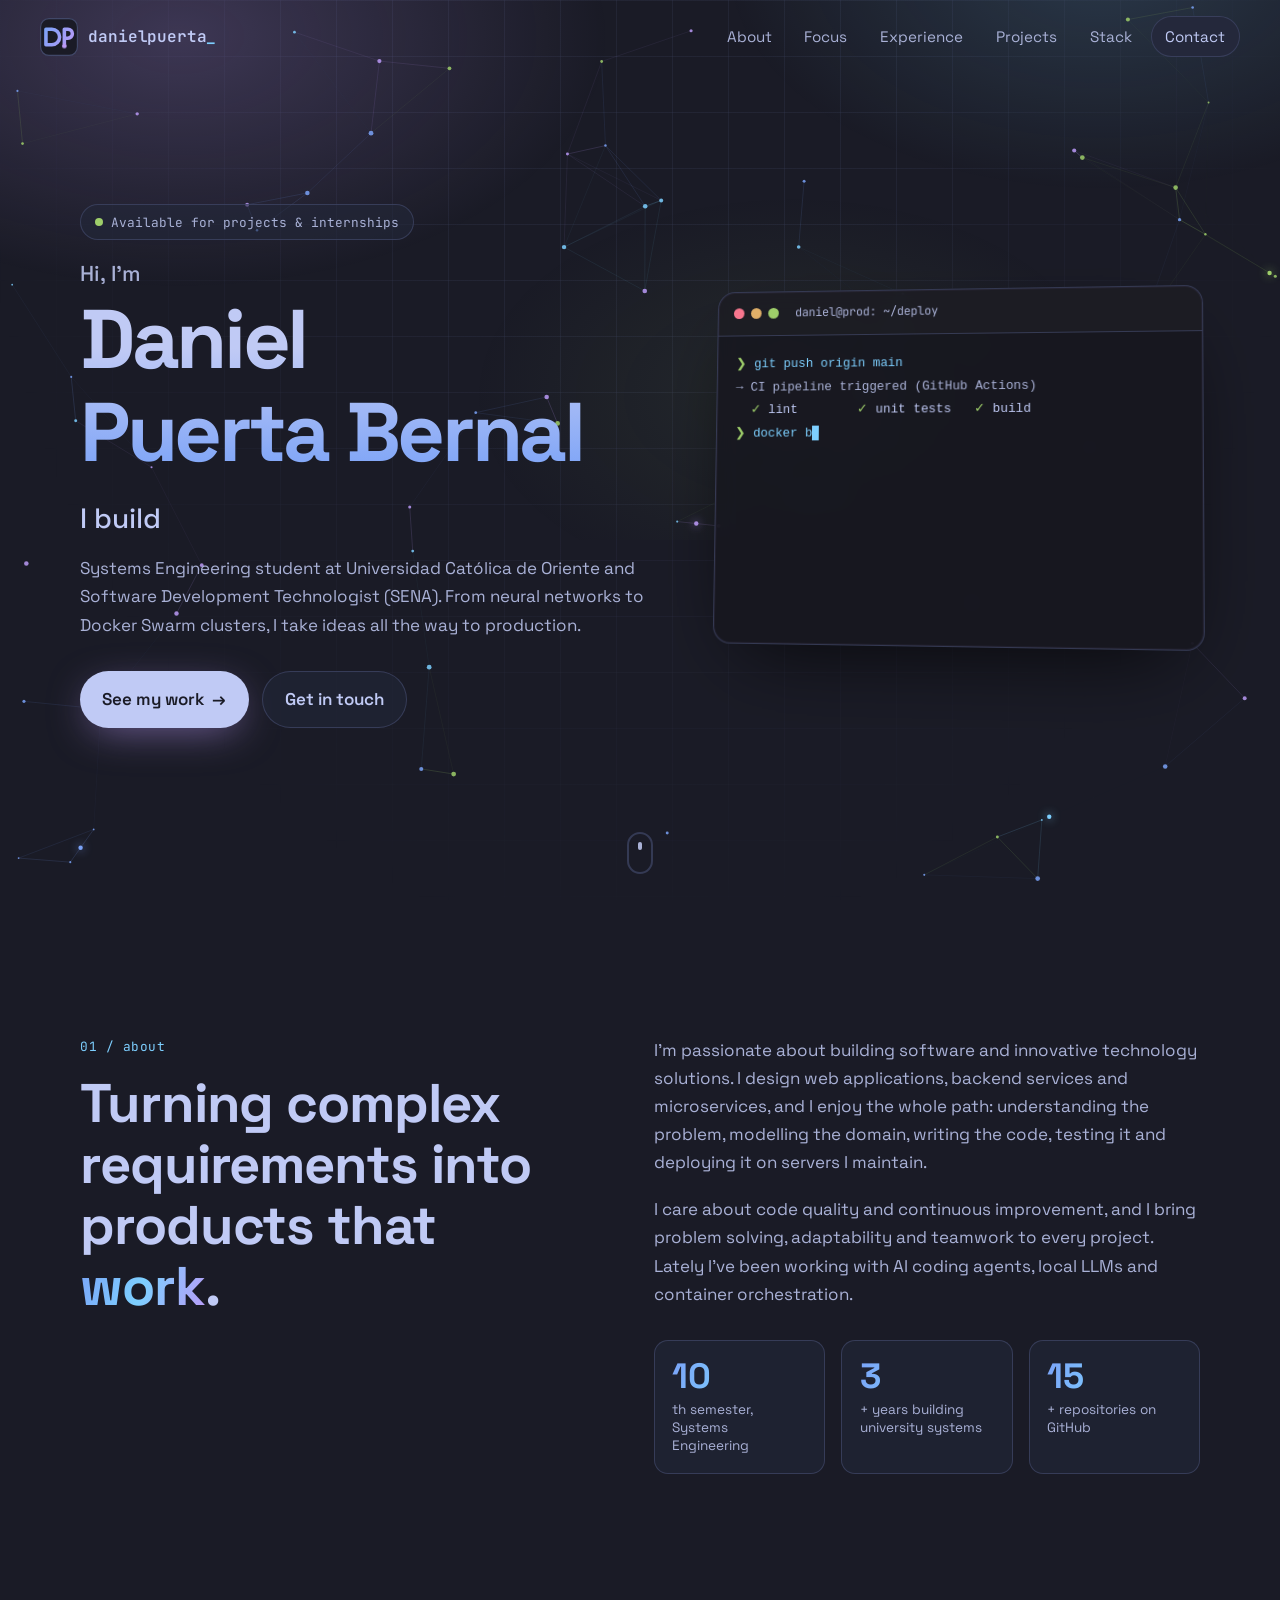
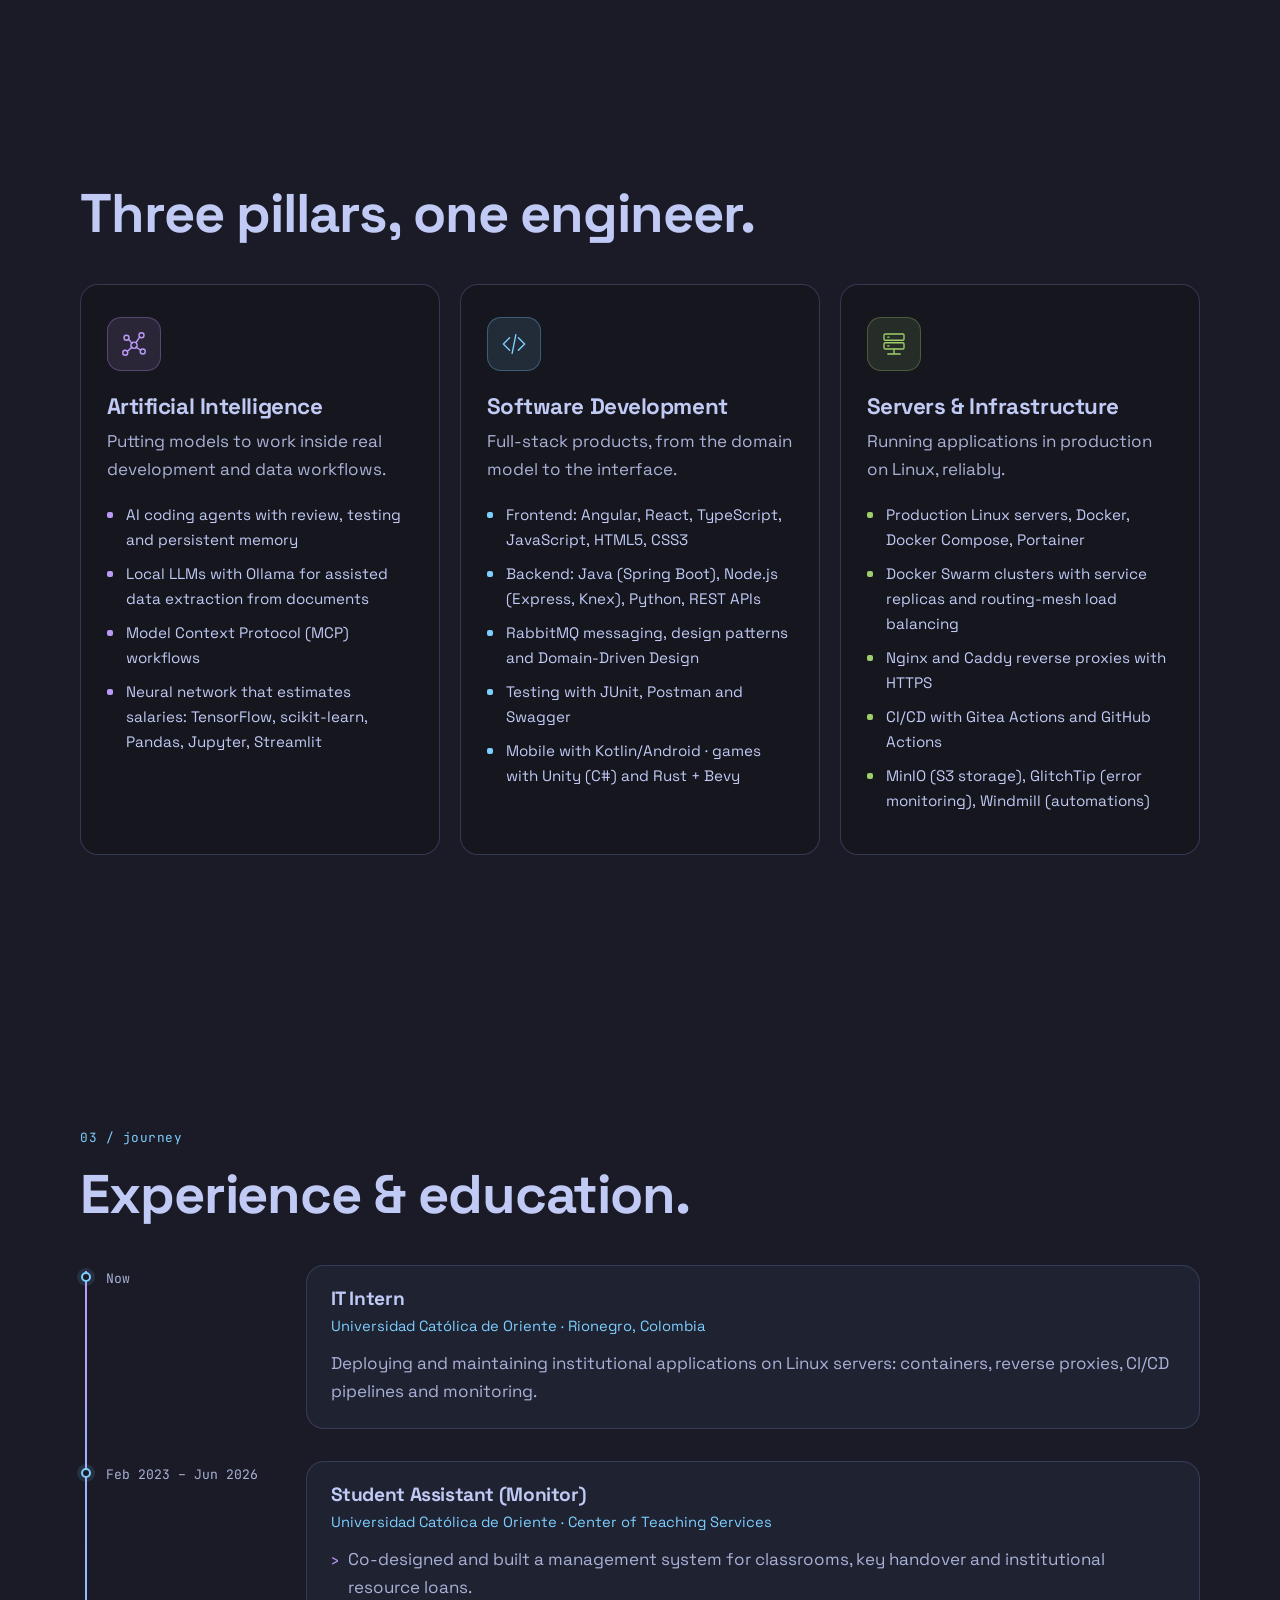
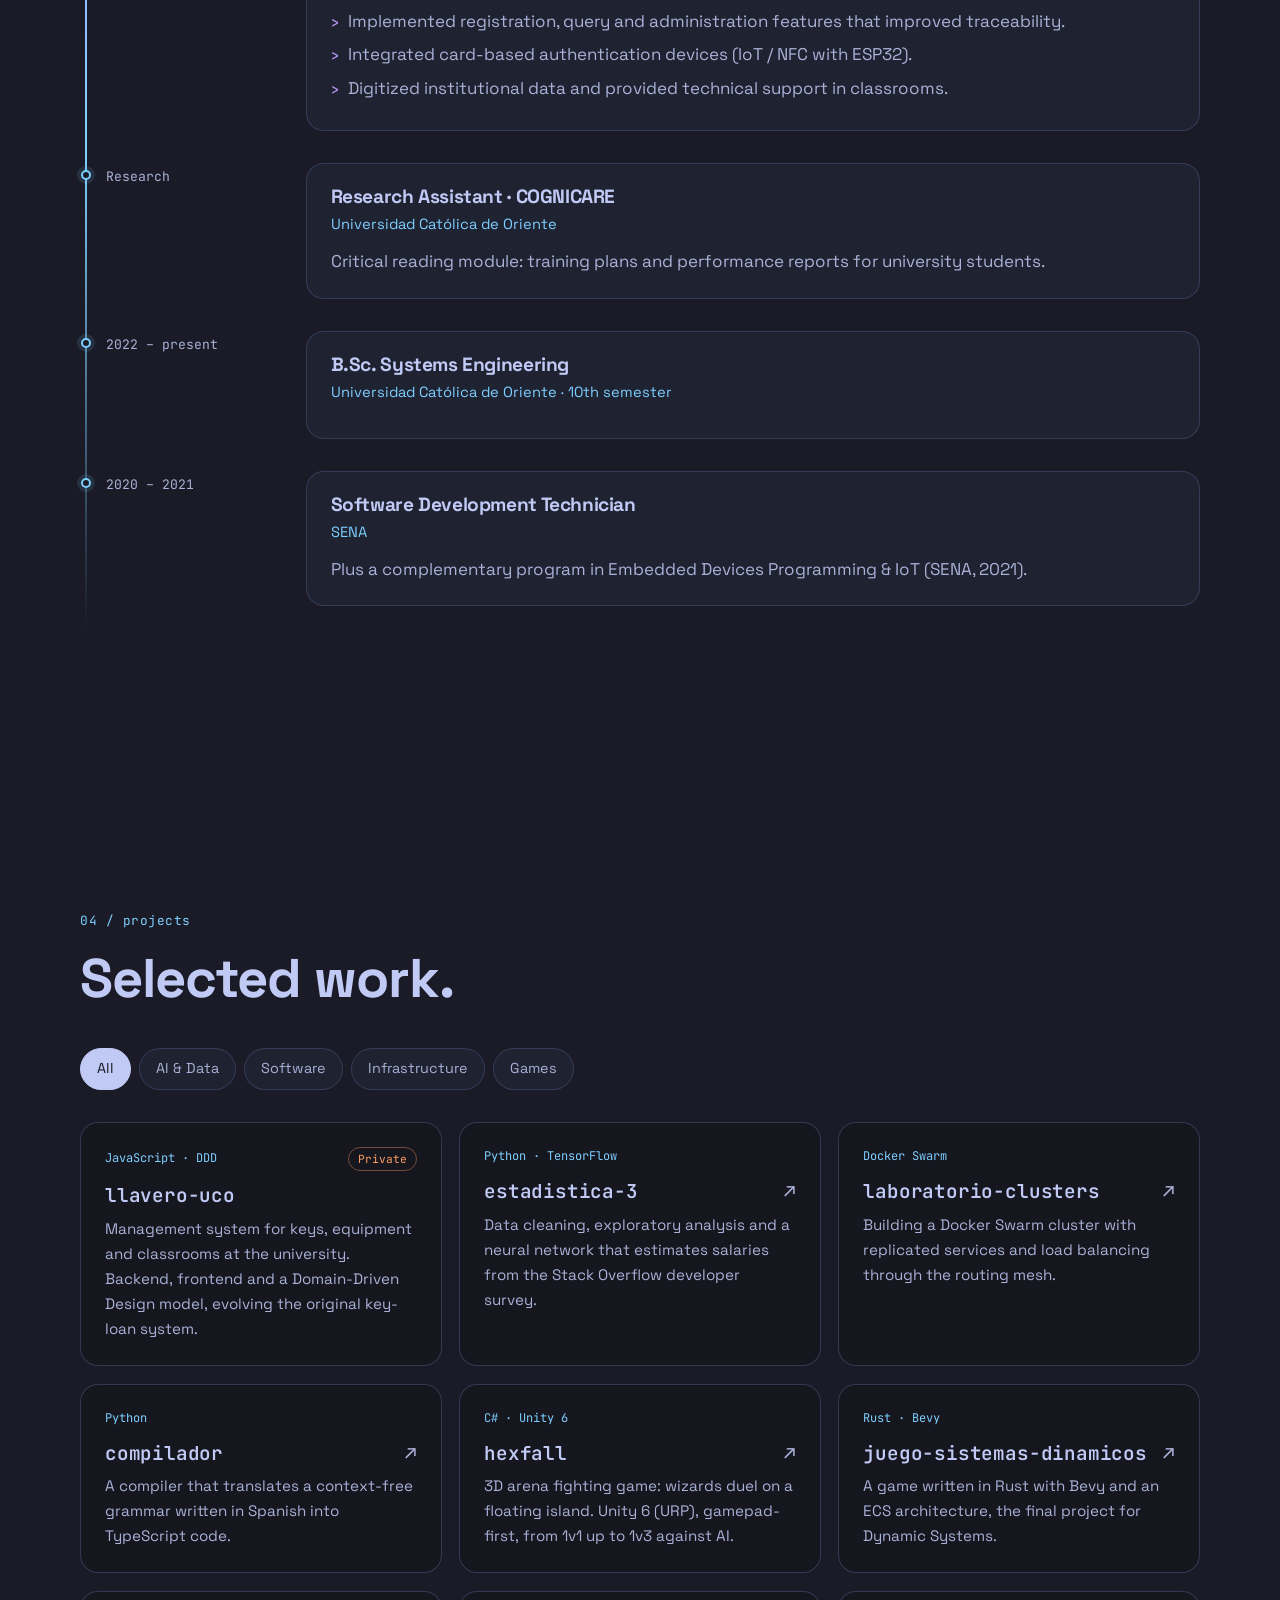
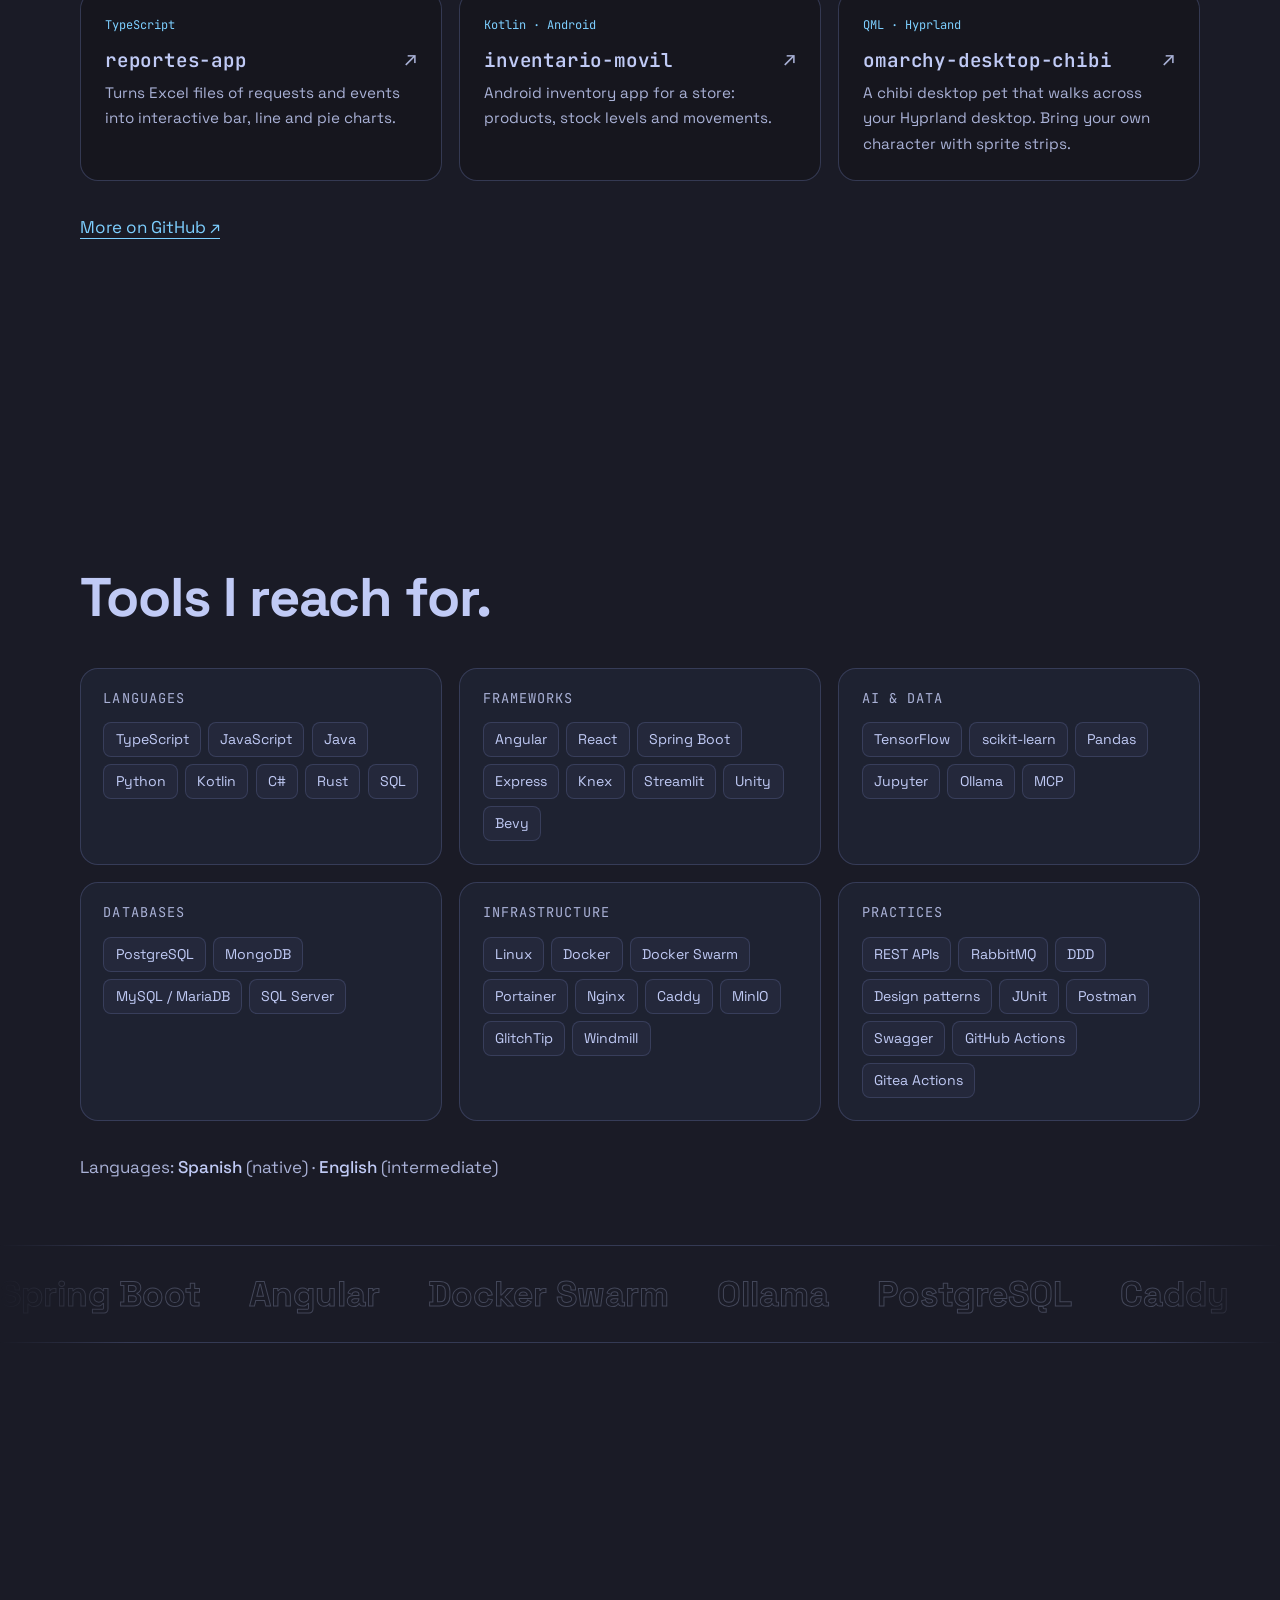
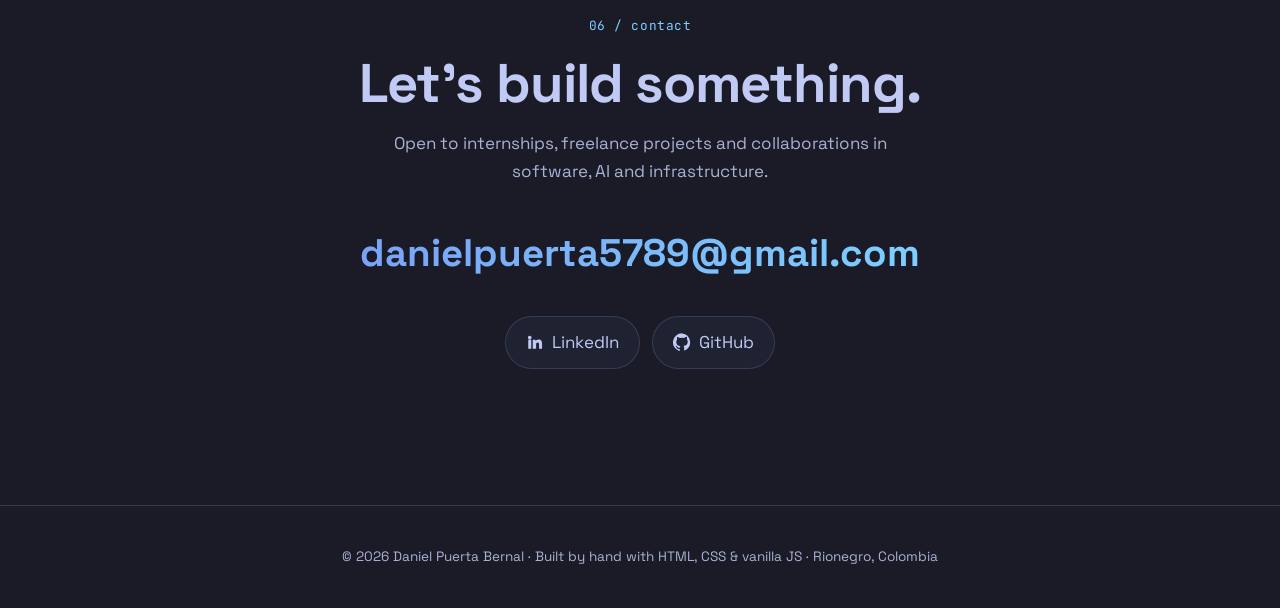
==== commit 3313fe1c: "feat: apply Tokyo Night palette, progressive scroll reveals and DP logo Switch all colors to Tokyo N" ====
--- a/index.html
+++ b/index.html
@@ -6,7 +6,7 @@
   <title>Daniel Puerta Bernal · AI, Software & Infrastructure</title>
   <meta name="description" content="Portfolio of Daniel Puerta Bernal, Systems Engineering student and software developer building AI tooling, full-stack applications and Linux server infrastructure.">
   <meta name="author" content="Daniel Puerta Bernal">
-  <meta name="theme-color" content="#07090f">
+  <meta name="theme-color" content="#1a1b26">
   <meta name="color-scheme" content="dark">
   <link rel="canonical" href="https://danielpuertabernal.github.io/">
 
@@ -23,6 +23,8 @@
   <meta name="twitter:image" content="https://danielpuertabernal.github.io/assets/og.png">
 
   <link rel="icon" href="assets/favicon.svg" type="image/svg+xml">
+  <link rel="icon" href="assets/icon-32.png" sizes="32x32" type="image/png">
+  <link rel="apple-touch-icon" href="assets/icon-180.png">
   <link rel="preconnect" href="https://fonts.googleapis.com">
   <link rel="preconnect" href="https://fonts.gstatic.com" crossorigin>
   <link href="https://fonts.googleapis.com/css2?family=JetBrains+Mono:wght@400;600&family=Space+Grotesk:wght@400;500;700&display=swap" rel="stylesheet">
@@ -50,7 +52,16 @@
 
   <header class="nav" id="top">
     <a class="brand" href="#top" aria-label="Daniel Puerta Bernal, back to top">
-      <span class="brand-mark" aria-hidden="true">dp</span><span class="brand-cursor" aria-hidden="true">_</span>
+      <svg class="brand-logo" viewBox="0 0 64 64" aria-hidden="true">
+        <defs><linearGradient id="brand-g" x1="7" y1="16" x2="57" y2="48" gradientUnits="userSpaceOnUse"><stop offset="0" stop-color="#7aa2f7"/><stop offset="1" stop-color="#bb9af7"/></linearGradient></defs>
+        <rect x="1" y="1" width="62" height="62" rx="14" class="brand-tile"/>
+        <g fill="none" stroke="url(#brand-g)" stroke-width="6" stroke-linecap="round" stroke-linejoin="round">
+          <path class="brand-stroke" pathLength="1" d="M10 19H20A13 13 0 0 1 20 45H10Z"/>
+          <path class="brand-stroke" pathLength="1" d="M41 43V19H47A7.5 7.5 0 0 1 47 34H41"/>
+        </g>
+        <circle class="brand-node" cx="41" cy="47" r="4"/>
+      </svg>
+      <span class="brand-text" aria-hidden="true">danielpuerta<span class="brand-cursor">_</span></span>
     </a>
     <button class="nav-toggle" aria-expanded="false" aria-controls="nav-links" aria-label="Open menu">
       <span></span><span></span>
--- a/styles.css
+++ b/styles.css
@@ -1,15 +1,34 @@
 :root {
-  --bg: #07090f;
-  --bg-2: #0c1019;
-  --surface: rgba(255, 255, 255, 0.035);
-  --surface-2: rgba(255, 255, 255, 0.06);
-  --border: rgba(255, 255, 255, 0.09);
-  --text: #e8ecf4;
-  --muted: #9aa4b8;
-  --violet: #a78bfa;
-  --cyan: #22d3ee;
-  --green: #4ade80;
-  --grad: linear-gradient(110deg, var(--violet), var(--cyan) 55%, var(--green));
+  /* Tokyo Night (night) palette */
+  --tn-bg: #1a1b26;
+  --tn-bg-dark: #16161e;
+  --tn-surface: #24283b;
+  --tn-border: #414868;
+  --tn-fg: #c0caf5;
+  --tn-fg-dim: #a9b1d6;   /* body copy: 8.9:1 on bg */
+  --tn-comment: #565f89;  /* decorative only, below AA for text */
+  --tn-blue: #7aa2f7;
+  --tn-cyan: #7dcfff;
+  --tn-purple: #bb9af7;
+  --tn-green: #9ece6a;
+  --tn-orange: #ff9e64;
+  --tn-red: #f7768e;
+  --tn-yellow: #e0af68;
+
+  /* semantic tokens */
+  --bg: var(--tn-bg);
+  --bg-2: var(--tn-bg-dark);
+  --surface: rgba(36, 40, 59, 0.55);
+  --surface-2: var(--tn-surface);
+  --border: rgba(65, 72, 104, 0.7);
+  --text: var(--tn-fg);
+  --muted: var(--tn-fg-dim);
+  --violet: var(--tn-purple);
+  --cyan: var(--tn-cyan);
+  --green: var(--tn-green);
+  --blue: var(--tn-blue);
+  --grad: linear-gradient(110deg, var(--tn-blue), var(--tn-cyan) 50%, var(--tn-purple));
+  --grad-progress: linear-gradient(90deg, var(--tn-blue), var(--tn-purple));
   --radius: 18px;
   --ease: cubic-bezier(0.22, 1, 0.36, 1);
   --font: "Space Grotesk", system-ui, -apple-system, "Segoe UI", sans-serif;
@@ -35,8 +54,8 @@
   pointer-events: none;
   z-index: -1;
   background-image:
-    linear-gradient(rgba(255,255,255,0.025) 1px, transparent 1px),
-    linear-gradient(90deg, rgba(255,255,255,0.025) 1px, transparent 1px);
+    linear-gradient(rgba(65,72,104,0.22) 1px, transparent 1px),
+    linear-gradient(90deg, rgba(65,72,104,0.22) 1px, transparent 1px);
   background-size: 56px 56px;
   mask-image: radial-gradient(ellipse at 50% 0%, #000 30%, transparent 75%);
 }
@@ -44,8 +63,8 @@
 a { color: inherit; }
 h1, h2, h3 { line-height: 1.12; margin: 0; letter-spacing: -0.02em; }
 ul, ol { margin: 0; padding: 0; list-style: none; }
-::selection { background: var(--violet); color: #0b0b14; }
-:focus-visible { outline: 2px solid var(--cyan); outline-offset: 3px; border-radius: 6px; }
+::selection { background: var(--violet); color: var(--tn-bg-dark); }
+:focus-visible { outline: 2px solid var(--tn-orange); outline-offset: 3px; border-radius: 6px; }
 
 .skip {
   position: absolute; left: 1rem; top: -4rem; z-index: 100;
@@ -55,7 +74,7 @@
 .skip:focus { top: 1rem; }
 
 .progress { position: fixed; inset: 0 0 auto; height: 3px; z-index: 60; }
-.progress span { display: block; height: 100%; background: var(--grad); transform-origin: 0 50%; transform: scaleX(0); }
+.progress span { display: block; height: 100%; background: var(--grad-progress); box-shadow: 0 0 10px rgba(122,162,247,.6); transform-origin: 0 50%; transform: scaleX(0); }
 
 .container { width: min(1120px, 100% - 2rem); margin-inline: auto; }
 
@@ -68,14 +87,20 @@
   border-bottom: 1px solid transparent;
 }
 .nav.is-scrolled {
-  background: rgba(7, 9, 15, 0.72);
+  background: rgba(22, 22, 30, 0.78);
   backdrop-filter: blur(14px) saturate(140%);
   -webkit-backdrop-filter: blur(14px) saturate(140%);
   border-color: var(--border);
   padding-block: .65rem;
 }
-.brand { font-family: var(--mono); font-weight: 600; font-size: 1.15rem; text-decoration: none; display: inline-flex; }
-.brand-mark { background: var(--grad); -webkit-background-clip: text; background-clip: text; color: transparent; }
+.brand { font-family: var(--mono); font-weight: 600; font-size: 1rem; text-decoration: none; display: inline-flex; align-items: center; gap: .65rem; }
+.brand-logo { width: 38px; height: 38px; flex: none; transition: transform .5s var(--ease); }
+.brand:hover .brand-logo { transform: rotate(-6deg) scale(1.06); }
+.brand-tile { fill: var(--tn-bg); stroke: var(--tn-border); stroke-width: 2; }
+.brand-node { fill: var(--tn-purple); transform-origin: 41px 47px; animation: node-in .5s 1.1s var(--ease) both; }
+.brand-stroke { stroke-dasharray: 1; stroke-dashoffset: 1; animation: draw 1.1s var(--ease) forwards; }
+.brand-stroke + .brand-stroke { animation-delay: .35s; }
+.brand-text { color: var(--text); letter-spacing: -0.01em; }
 .brand-cursor { color: var(--cyan); animation: blink 1.1s steps(1) infinite; }
 .nav-links { display: flex; gap: .35rem; align-items: center; }
 .nav-links a {
@@ -95,8 +120,8 @@
 }
 .btn span { transition: transform .3s var(--ease); }
 .btn:hover span { transform: translateX(4px); }
-.btn-primary { background: var(--text); color: var(--bg); box-shadow: 0 10px 40px -10px rgba(167,139,250,.6); }
-.btn-primary:hover { transform: translateY(-2px); box-shadow: 0 16px 50px -12px rgba(34,211,238,.7); }
+.btn-primary { background: var(--text); color: var(--bg); box-shadow: 0 10px 40px -10px rgba(187,154,247,.6); }
+.btn-primary:hover { transform: translateY(-2px); box-shadow: 0 16px 50px -12px rgba(125,207,255,.7); }
 .btn-ghost { border: 1px solid var(--border); background: var(--surface); }
 .btn-ghost:hover { background: var(--surface-2); transform: translateY(-2px); }
 
@@ -109,9 +134,9 @@
 .hero-glow {
   position: absolute; inset: -20% -10% auto; height: 80%; z-index: -2; pointer-events: none;
   background:
-    radial-gradient(40% 50% at 20% 30%, rgba(167,139,250,.22), transparent 70%),
-    radial-gradient(35% 45% at 80% 20%, rgba(34,211,238,.16), transparent 70%),
-    radial-gradient(30% 40% at 60% 80%, rgba(74,222,128,.08), transparent 70%);
+    radial-gradient(40% 50% at 20% 30%, rgba(187,154,247,.22), transparent 70%),
+    radial-gradient(35% 45% at 80% 20%, rgba(125,207,255,.16), transparent 70%),
+    radial-gradient(30% 40% at 60% 80%, rgba(158,206,106,.08), transparent 70%);
   animation: drift 18s ease-in-out infinite alternate;
 }
 .hero-inner {
@@ -123,11 +148,11 @@
   font-family: var(--mono); font-size: .8rem; color: var(--muted);
   padding: .4rem .85rem; border: 1px solid var(--border); border-radius: 999px; background: var(--surface);
 }
-.dot { width: 8px; height: 8px; border-radius: 50%; background: var(--green); box-shadow: 0 0 0 0 rgba(74,222,128,.6); animation: pulse 2.2s infinite; }
+.dot { width: 8px; height: 8px; border-radius: 50%; background: var(--green); box-shadow: 0 0 0 0 rgba(158,206,106,.6); animation: pulse 2.2s infinite; }
 .hero-hello { display: block; font-size: clamp(1.1rem, 2vw, 1.35rem); font-weight: 500; color: var(--muted); margin-bottom: .4rem; letter-spacing: 0; }
 .hero-name {
   display: block; font-size: clamp(2.6rem, 7vw, 5.2rem); font-weight: 700; letter-spacing: -0.04em;
-  background: linear-gradient(180deg, #fff 30%, #b9c2d6); -webkit-background-clip: text; background-clip: text; color: transparent;
+  background: linear-gradient(180deg, var(--tn-fg) 30%, var(--tn-blue)); -webkit-background-clip: text; background-clip: text; color: transparent;
 }
 .hero-role { font-size: clamp(1.25rem, 2.6vw, 1.75rem); margin: 1rem 0 .8rem; font-weight: 500; }
 .rotator-word {
@@ -148,26 +173,28 @@
 /* TERMINAL */
 .terminal {
   border-radius: var(--radius); border: 1px solid var(--border);
-  background: rgba(10, 13, 22, .82); backdrop-filter: blur(10px); -webkit-backdrop-filter: blur(10px);
-  box-shadow: 0 30px 80px -30px rgba(0,0,0,.8), 0 0 0 1px rgba(167,139,250,.06) inset;
+  background: rgba(22, 22, 30, .88); backdrop-filter: blur(10px); -webkit-backdrop-filter: blur(10px);
+  box-shadow: 0 30px 80px -30px rgba(0,0,0,.8), 0 0 0 1px rgba(187,154,247,.06) inset;
   overflow: hidden; transform: perspective(1200px) rotateY(-6deg) rotateX(3deg);
   transition: transform .8s var(--ease);
 }
 .terminal:hover { transform: perspective(1200px) rotateY(0) rotateX(0); }
 .terminal-bar { display: flex; align-items: center; gap: .45rem; padding: .75rem 1rem; border-bottom: 1px solid var(--border); background: rgba(255,255,255,.02); }
-.terminal-bar span { width: 11px; height: 11px; border-radius: 50%; background: #ff5f57; }
-.terminal-bar span:nth-child(2) { background: #febc2e; }
-.terminal-bar span:nth-child(3) { background: #28c840; }
+.terminal-bar span { width: 11px; height: 11px; border-radius: 50%; background: var(--tn-red); }
+.terminal-bar span:nth-child(2) { background: var(--tn-yellow); }
+.terminal-bar span:nth-child(3) { background: var(--tn-green); }
 .terminal-bar p { margin: 0 0 0 .6rem; font-family: var(--mono); font-size: .75rem; color: var(--muted); }
 .terminal-body {
   margin: 0; padding: 1.1rem 1.2rem 1.3rem; min-height: 19.5rem;
-  font-family: var(--mono); font-size: .8rem; line-height: 1.75; color: #cfd6e4;
+  font-family: var(--mono); font-size: .8rem; line-height: 1.75; color: var(--tn-fg);
   white-space: pre-wrap; word-break: break-word;
 }
 .terminal-body .p { color: var(--green); }
 .terminal-body .c { color: var(--cyan); }
 .terminal-body .v { color: var(--violet); }
 .terminal-body .m { color: var(--muted); }
+.terminal-body .o { color: var(--tn-orange); }
+.terminal-body .y { color: var(--tn-yellow); }
 .terminal-body .ok { color: var(--green); }
 .caret { display: inline-block; width: .55em; height: 1.1em; background: var(--cyan); vertical-align: text-bottom; animation: blink 1s steps(1) infinite; }
 
@@ -207,17 +234,17 @@
 .pillar-icon svg { width: 30px; height: 30px; fill: none; stroke: var(--accent); stroke-width: 2.2; stroke-linecap: round; stroke-linejoin: round; }
 .pillar h3 { font-size: 1.4rem; margin-bottom: .5rem; }
 .pillar > p { color: var(--muted); margin: 0 0 1.2rem; }
-.pillar li { position: relative; padding-left: 1.2rem; margin-bottom: .55rem; font-size: .95rem; color: #c9d0dd; }
+.pillar li { position: relative; padding-left: 1.2rem; margin-bottom: .55rem; font-size: .95rem; color: var(--tn-fg); }
 .pillar li::before { content: ""; position: absolute; left: 0; top: .65em; width: 6px; height: 6px; border-radius: 2px; background: var(--accent); }
 
 /* TIMELINE */
 .timeline { position: relative; padding-left: 1.6rem; }
 .timeline::before { content: ""; position: absolute; left: 5px; top: .4rem; bottom: .4rem; width: 2px; background: linear-gradient(var(--violet), var(--cyan), transparent); }
 .tl-item { position: relative; display: grid; grid-template-columns: 11rem 1fr; gap: 1.5rem; padding-bottom: 2rem; }
-.tl-item::before { content: ""; position: absolute; left: calc(-1.6rem + 1px); top: .45rem; width: 10px; height: 10px; border-radius: 50%; background: var(--bg); border: 2px solid var(--cyan); box-shadow: 0 0 0 4px rgba(34,211,238,.12); }
+.tl-item::before { content: ""; position: absolute; left: calc(-1.6rem + 1px); top: .45rem; width: 10px; height: 10px; border-radius: 50%; background: var(--bg); border: 2px solid var(--cyan); box-shadow: 0 0 0 4px rgba(125,207,255,.12); }
 .tl-date { font-family: var(--mono); font-size: .82rem; color: var(--muted); padding-top: .2rem; }
 .tl-card { padding: 1.4rem 1.5rem; border: 1px solid var(--border); border-radius: var(--radius); background: var(--surface); transition: border-color .3s, transform .5s var(--ease); }
-.tl-card:hover { border-color: rgba(34,211,238,.35); transform: translateX(4px); }
+.tl-card:hover { border-color: rgba(125,207,255,.35); transform: translateX(4px); }
 .tl-card h3 { font-size: 1.2rem; }
 .tl-org { color: var(--cyan); font-size: .92rem; margin: .25rem 0 .7rem; }
 .tl-card p:not(.tl-org) { color: var(--muted); margin: 0; }
@@ -238,11 +265,11 @@
   position: relative; padding: 1.5rem; border-radius: var(--radius); border: 1px solid var(--border); background: var(--bg-2);
   transition: transform .5s var(--ease), border-color .3s, opacity .4s var(--ease);
 }
-.project:hover { transform: translateY(-6px); border-color: rgba(167,139,250,.4); }
+.project:hover { transform: translateY(-6px); border-color: rgba(187,154,247,.4); }
 .project.is-hidden { display: none; }
 .project-top { display: flex; justify-content: space-between; align-items: center; gap: .5rem; margin-bottom: .9rem; }
 .project-lang { font-family: var(--mono); font-size: .75rem; color: var(--cyan); }
-.badge { font-family: var(--mono); font-size: .7rem; color: var(--muted); border: 1px solid var(--border); border-radius: 999px; padding: .1rem .55rem; }
+.badge { font-family: var(--mono); font-size: .7rem; color: var(--tn-orange); border: 1px solid rgba(255,158,100,.4); border-radius: 999px; padding: .1rem .55rem; }
 .project h3 { font-size: 1.2rem; margin-bottom: .55rem; font-family: var(--mono); font-weight: 600; letter-spacing: -0.01em; }
 .project h3 a { text-decoration: none; }
 .project h3 a::after { content: ""; position: absolute; inset: 0; border-radius: inherit; } /* full-card link */
@@ -258,12 +285,12 @@
 .stack-group h3 { font-size: .85rem; font-family: var(--mono); font-weight: 400; color: var(--muted); margin-bottom: 1rem; text-transform: uppercase; letter-spacing: .08em; }
 .chips { display: flex; flex-wrap: wrap; gap: .45rem; }
 .chips li { font-size: .88rem; padding: .3rem .7rem; border-radius: 8px; background: var(--surface-2); border: 1px solid var(--border); transition: border-color .25s, transform .25s var(--ease); }
-.chips li:hover { border-color: var(--cyan); transform: translateY(-2px); }
+.chips li:hover { border-color: var(--cyan); }
 .langs { color: var(--muted); margin-top: 2rem; }
 .langs strong { color: var(--text); font-weight: 500; }
 .marquee { margin-top: 4rem; overflow: hidden; border-block: 1px solid var(--border); padding: 1.2rem 0; mask-image: linear-gradient(90deg, transparent, #000 10%, #000 90%, transparent); }
 .marquee-track { display: flex; gap: 3rem; width: max-content; animation: marquee 40s linear infinite; }
-.marquee-track span { font-size: clamp(1.4rem, 3vw, 2.2rem); font-weight: 700; color: transparent; -webkit-text-stroke: 1px rgba(232,236,244,.28); white-space: nowrap; }
+.marquee-track span { font-size: clamp(1.4rem, 3vw, 2.2rem); font-weight: 700; color: transparent; -webkit-text-stroke: 1px rgba(192,202,245,.25); white-space: nowrap; }
 
 /* CONTACT */
 .contact { text-align: center; }
@@ -287,11 +314,16 @@
 /* REVEAL */
 .js .reveal { opacity: 0; transform: translateY(28px); transition: opacity .9s var(--ease), transform .9s var(--ease); transition-delay: var(--d, 0s); }
 .js .reveal.is-in { opacity: 1; transform: none; }
+.js .reveal-child { transform: translateY(14px); transition-duration: .7s; }
+.js .chips .reveal-child { transform: translateY(10px) scale(.92); }
+.js .reveal-child.is-in { transform: none; }
 .js .terminal.reveal.is-in { transform: perspective(1200px) rotateY(-6deg) rotateX(3deg); }
 .js .terminal.reveal.is-in:hover { transform: perspective(1200px) rotateY(0) rotateX(0); }
 
+@keyframes draw { to { stroke-dashoffset: 0; } }
+@keyframes node-in { from { transform: scale(0); } }
 @keyframes blink { 50% { opacity: 0; } }
-@keyframes pulse { 0% { box-shadow: 0 0 0 0 rgba(74,222,128,.55); } 70% { box-shadow: 0 0 0 10px rgba(74,222,128,0); } 100% { box-shadow: 0 0 0 0 rgba(74,222,128,0); } }
+@keyframes pulse { 0% { box-shadow: 0 0 0 0 rgba(158,206,106,.55); } 70% { box-shadow: 0 0 0 10px rgba(158,206,106,0); } 100% { box-shadow: 0 0 0 0 rgba(158,206,106,0); } }
 @keyframes rise { from { opacity: 0; transform: translateY(24px); } }
 @keyframes drift { to { transform: translate3d(3%, 4%, 0) scale(1.06); } }
 @keyframes wheel { 0% { opacity: 0; transform: translateY(0); } 30% { opacity: 1; } 100% { opacity: 0; transform: translateY(14px); } }
@@ -315,13 +347,14 @@
   .nav-toggle[aria-expanded="true"] span:last-child { transform: translateY(-4px) rotate(-45deg); }
   .nav-links {
     position: fixed; inset: 0; flex-direction: column; justify-content: center; gap: .8rem;
-    background: rgba(7,9,15,.96); backdrop-filter: blur(12px); -webkit-backdrop-filter: blur(12px);
+    background: rgba(22,22,30,.97); backdrop-filter: blur(12px); -webkit-backdrop-filter: blur(12px);
     opacity: 0; visibility: hidden; transition: opacity .35s var(--ease), visibility .35s;
   }
   .nav-links.is-open { opacity: 1; visibility: visible; }
   /* backdrop-filter would become the containing block of the fixed menu overlay */
-  .nav.is-scrolled { backdrop-filter: none; -webkit-backdrop-filter: none; background: rgba(7,9,15,.94); }
+  .nav.is-scrolled { backdrop-filter: none; -webkit-backdrop-filter: none; background: rgba(22,22,30,.95); }
   .nav-links a { font-size: 1.4rem; }
+  .brand-text { display: none; }
   .pillars, .projects, .stack-grid { grid-template-columns: 1fr; }
   .stats { grid-template-columns: 1fr; }
   .tl-item { grid-template-columns: 1fr; gap: .5rem; }
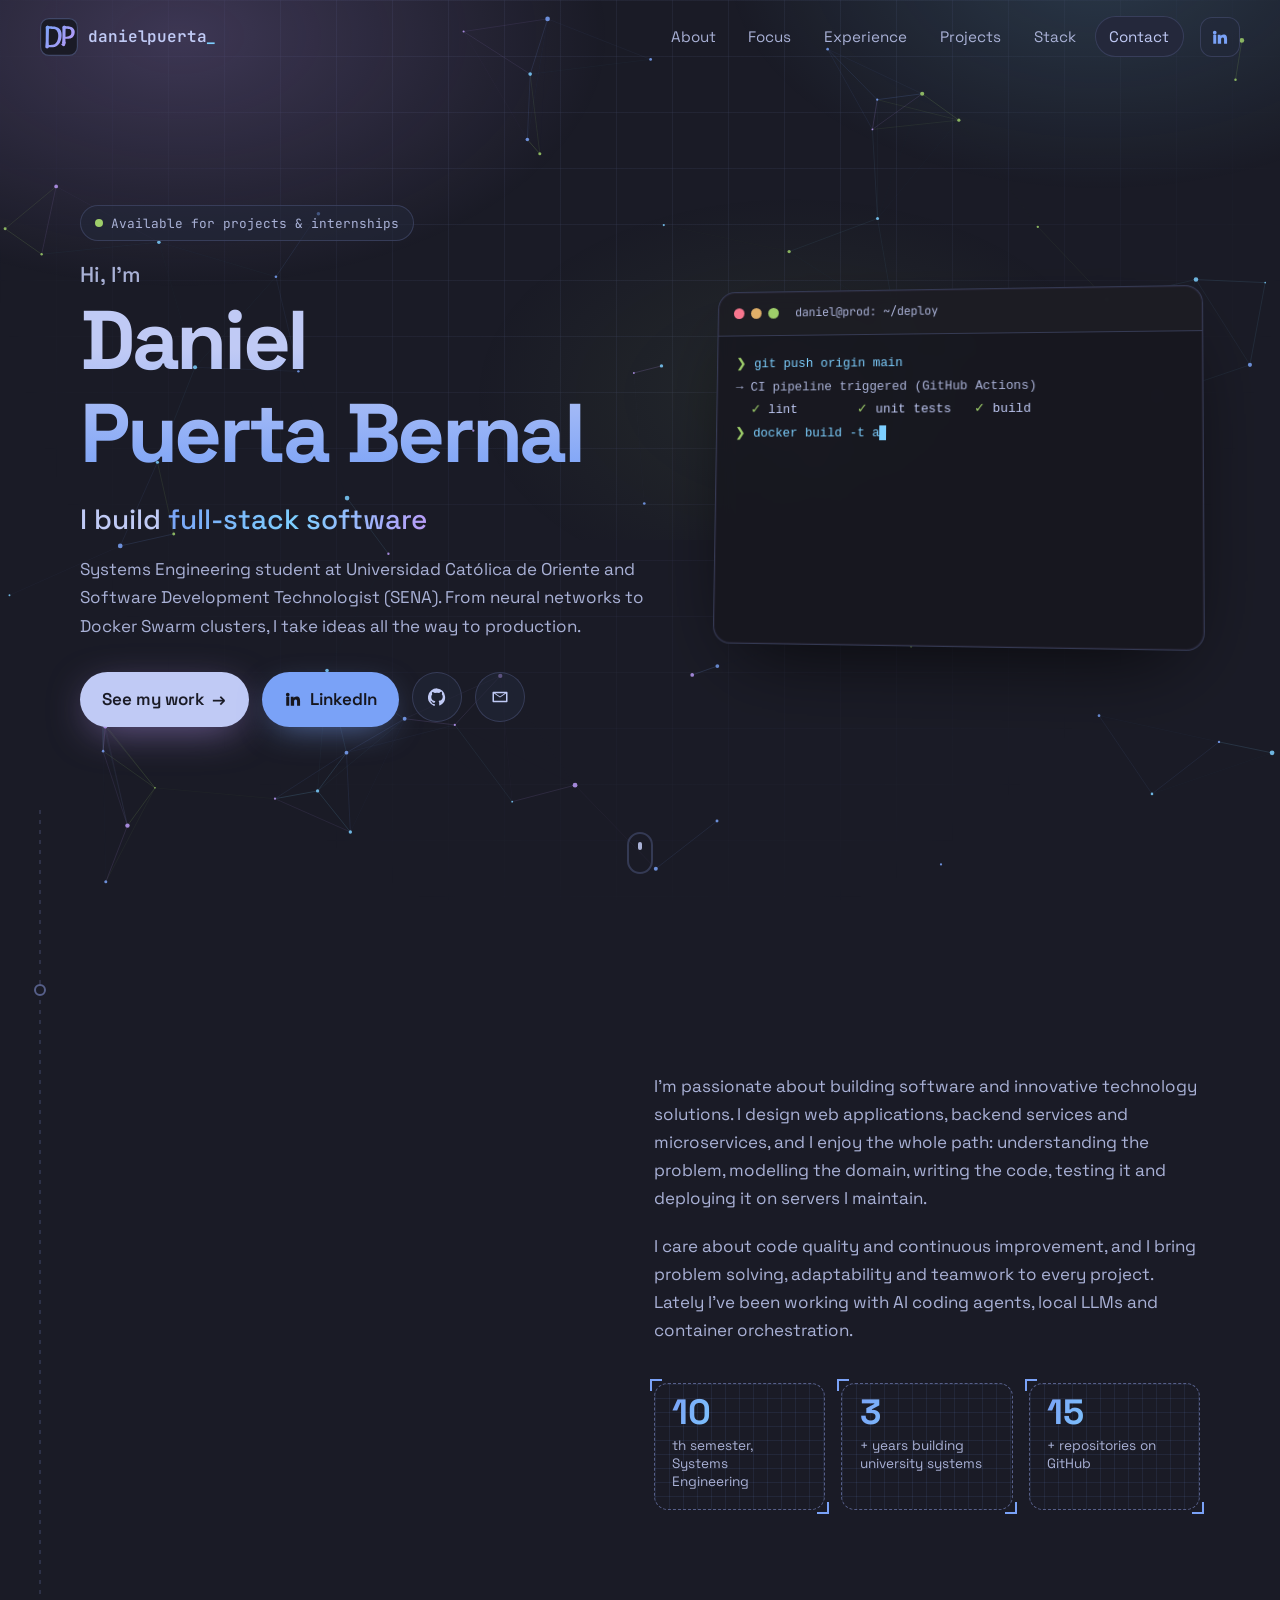
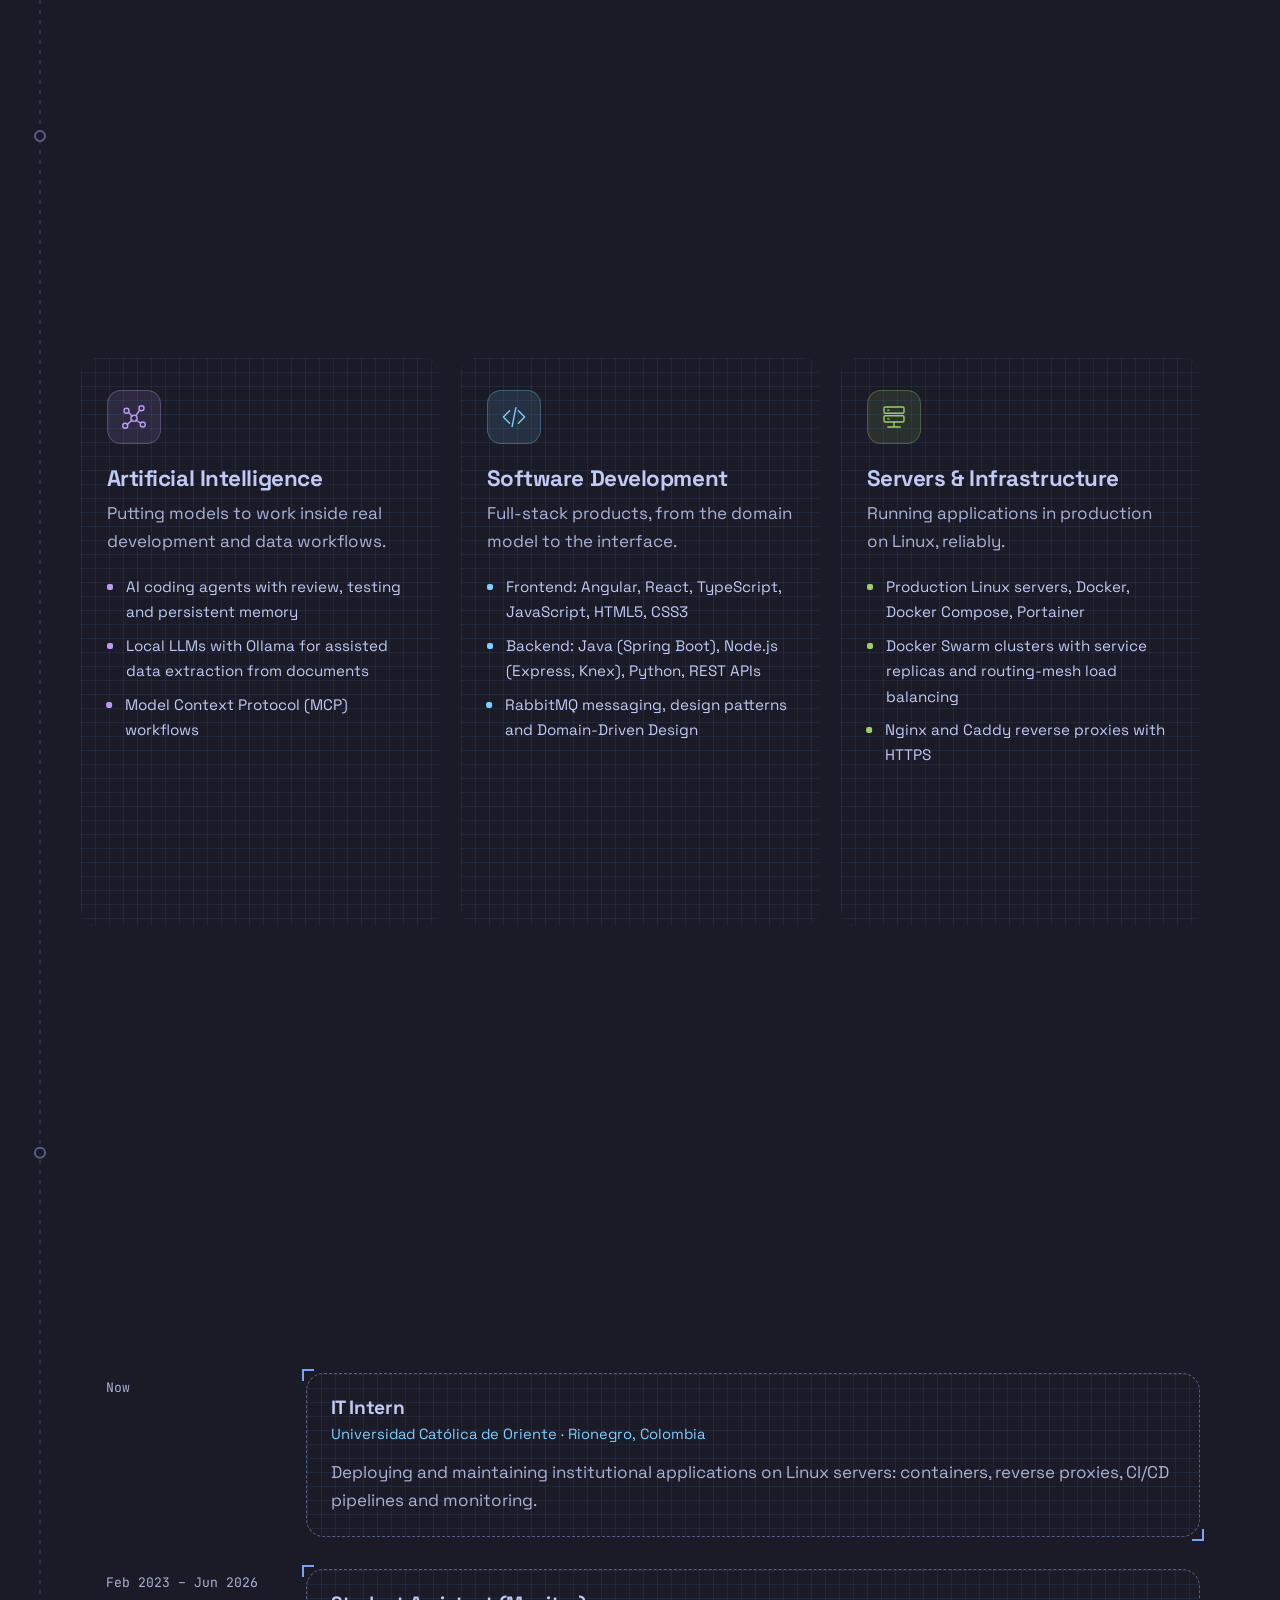
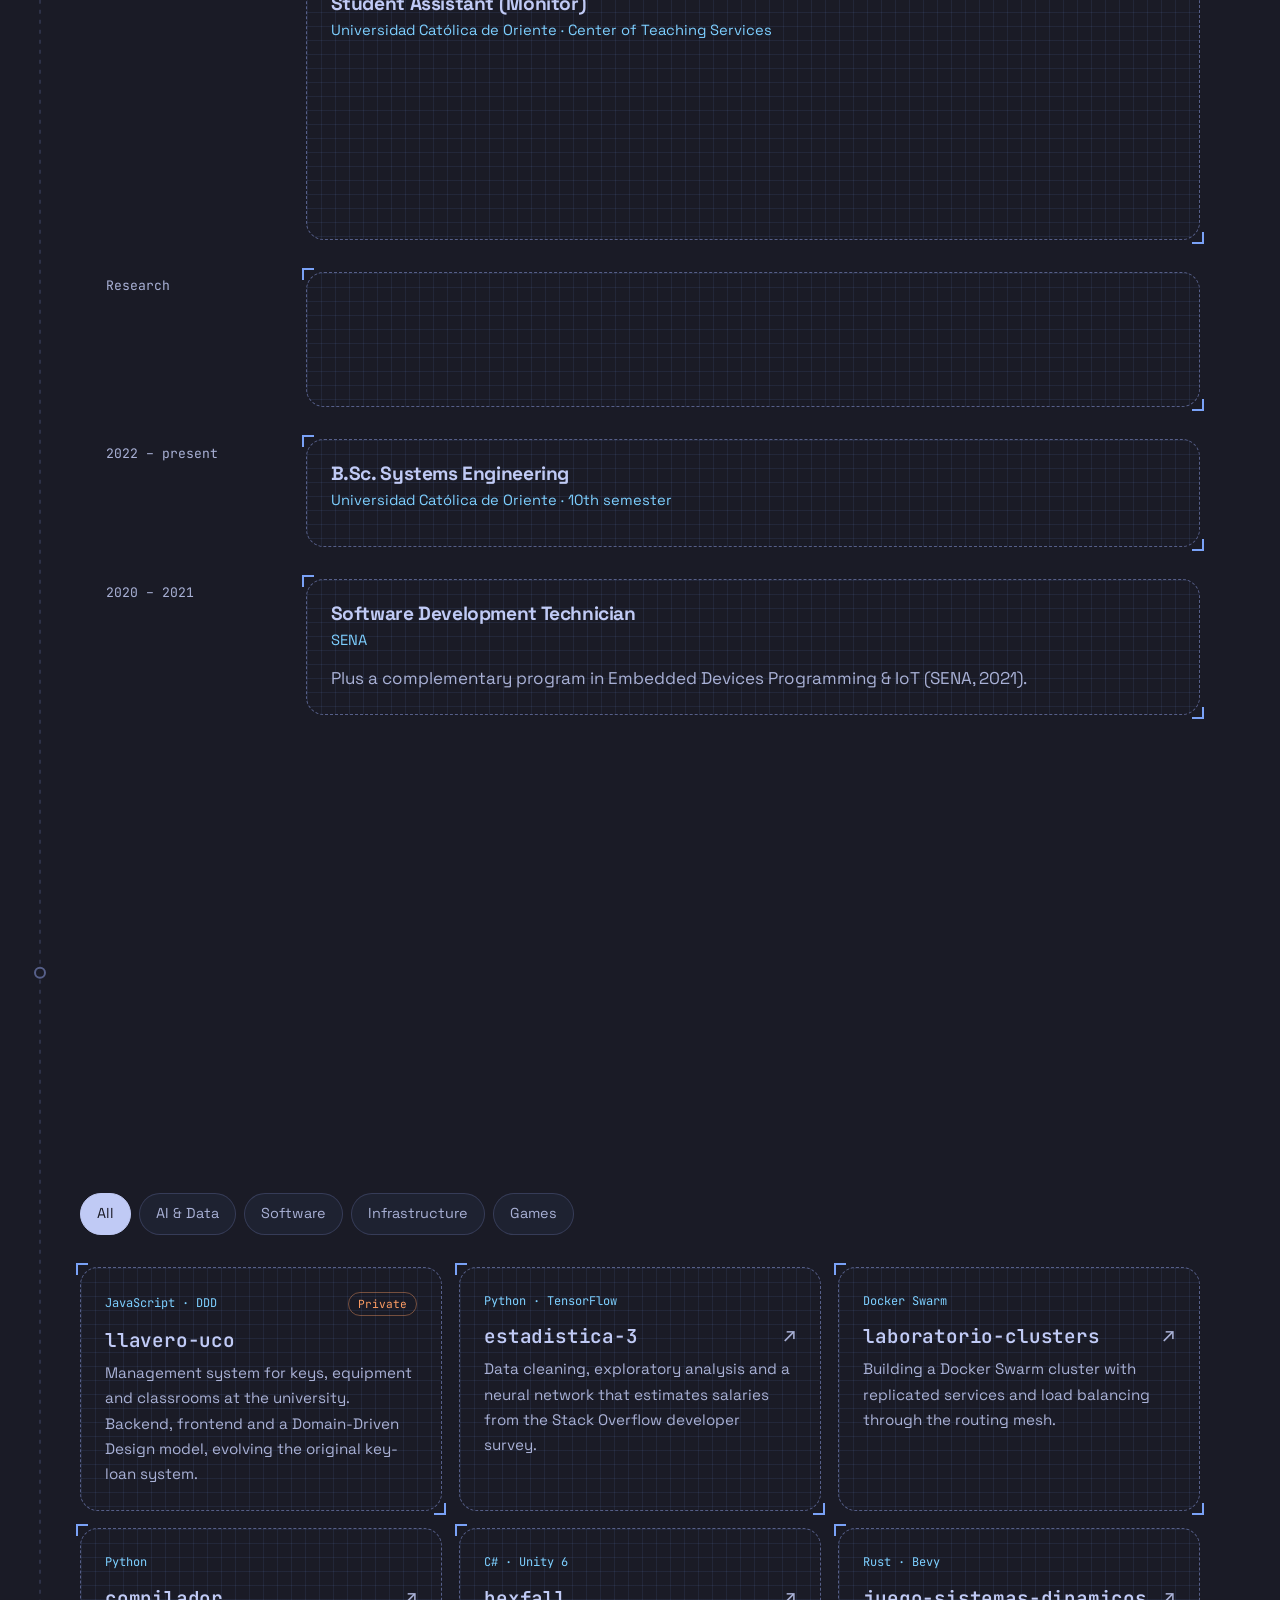
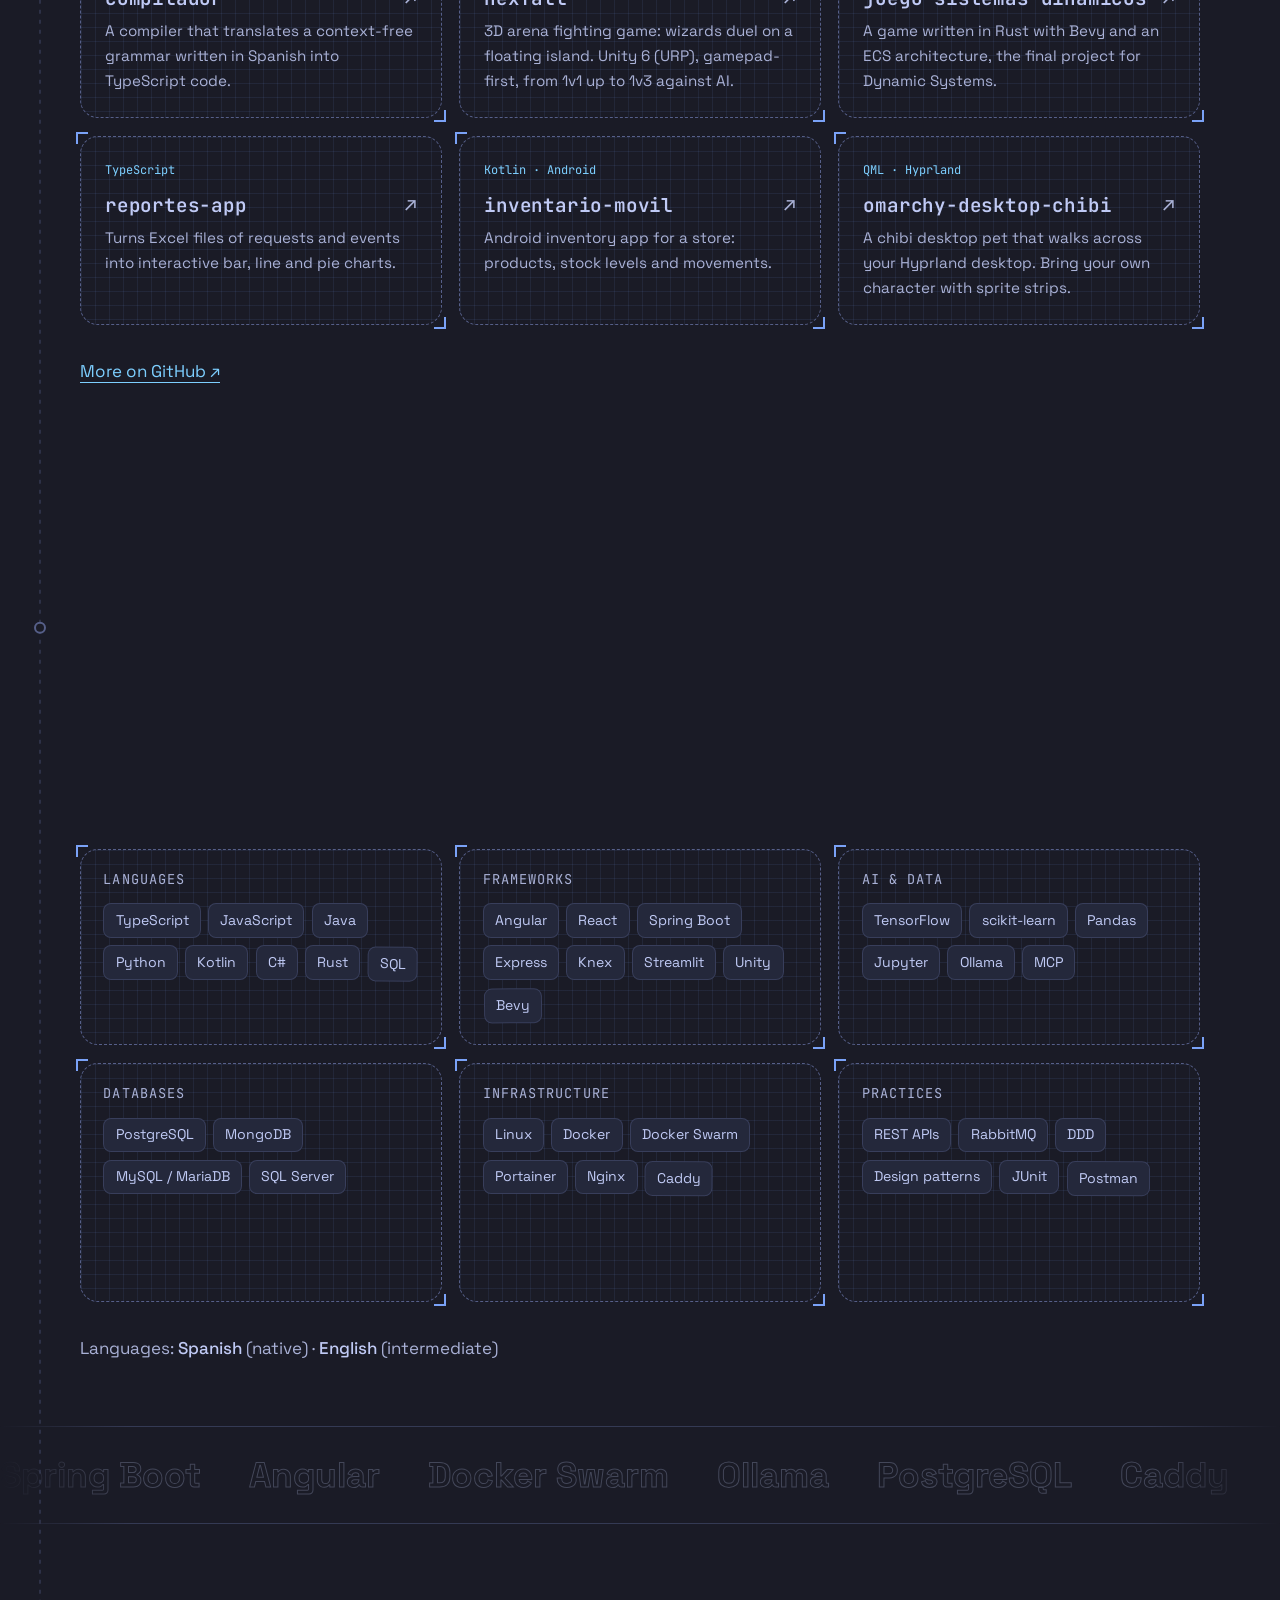
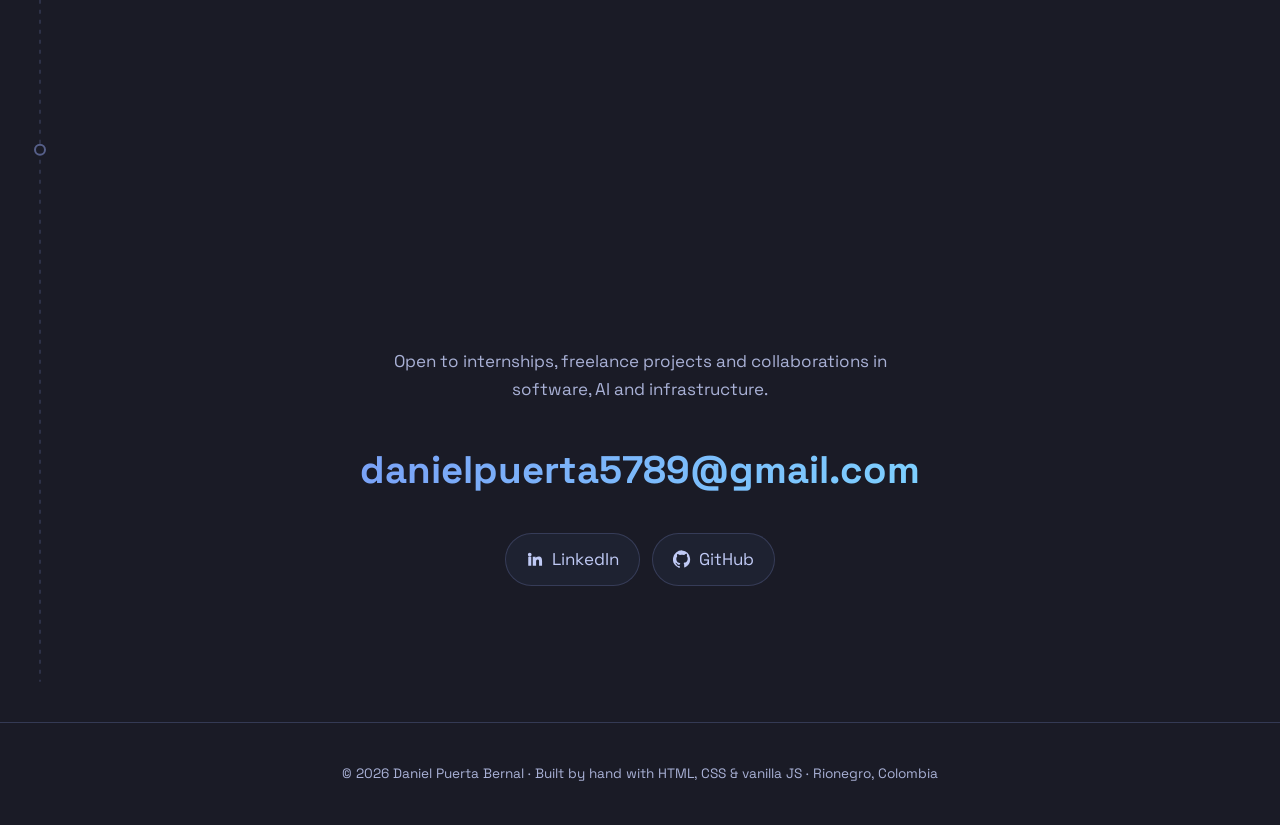
==== commit f33b07d8: "feat: kanji-style DP logo, prominent LinkedIn and scroll-built page Redraw the DP monogram from tape" ====
--- a/index.html
+++ b/index.html
@@ -53,13 +53,9 @@
   <header class="nav" id="top">
     <a class="brand" href="#top" aria-label="Daniel Puerta Bernal, back to top">
       <svg class="brand-logo" viewBox="0 0 64 64" aria-hidden="true">
-        <defs><linearGradient id="brand-g" x1="7" y1="16" x2="57" y2="48" gradientUnits="userSpaceOnUse"><stop offset="0" stop-color="#7aa2f7"/><stop offset="1" stop-color="#bb9af7"/></linearGradient></defs>
+        <defs><linearGradient id="brand-g" x1="8" y1="14" x2="58" y2="50" gradientUnits="userSpaceOnUse"><stop offset="0" stop-color="#7aa2f7"/><stop offset="1" stop-color="#bb9af7"/></linearGradient><mask id="brand-draw" maskUnits="userSpaceOnUse" x="0" y="0" width="64" height="64"><path class="brand-stroke" pathLength="1" d="M12.50 15.50 L12.44 19.50 L12.38 23.50 L12.31 27.50 L12.25 31.50 L12.19 35.50 L12.12 39.50 L12.06 43.50 L12.00 47.50 L12.00 47.50"/><path class="brand-stroke" pathLength="1" d="M14.00 15.80 L16.25 15.95 L18.50 16.10 L20.75 16.25 L23.00 16.40 L25.37 16.77 L27.40 17.48 L29.11 18.50 L30.51 19.78 L31.62 21.30 L32.47 23.01 L33.06 24.87 L33.42 26.85 L33.56 28.91 L33.50 31.00 L33.17 33.92 L32.53 36.65 L31.59 39.16 L30.39 41.39 L28.93 43.33 L27.24 44.91 L25.34 46.11 L23.26 46.89 L21.00 47.20 L18.50 47.27 L16.00 47.33 L13.50 47.40 L13.50 47.40"/><path class="brand-stroke" pathLength="1" d="M40.50 15.50 L40.46 18.75 L40.42 22.00 L40.39 25.25 L40.35 28.50 L40.31 31.75 L40.28 35.00 L40.24 38.25 L40.20 41.50 L40.20 41.50"/><path class="brand-stroke" pathLength="1" d="M42.00 15.80 L43.83 15.93 L45.67 16.07 L47.50 16.20 L50.33 16.72 L52.45 17.69 L53.95 19.01 L54.92 20.56 L55.44 22.23 L55.61 23.91 L55.50 25.50 L54.97 27.79 L53.93 29.67 L52.44 31.15 L50.57 32.23 L48.41 32.91 L46.00 33.20 L44.25 33.20 L42.50 33.20 L42.50 33.20"/><path class="brand-stroke" pathLength="1" d="M40.2 41 L40 46.5 L35 42.3"/></mask></defs>
         <rect x="1" y="1" width="62" height="62" rx="14" class="brand-tile"/>
-        <g fill="none" stroke="url(#brand-g)" stroke-width="6" stroke-linecap="round" stroke-linejoin="round">
-          <path class="brand-stroke" pathLength="1" d="M10 19H20A13 13 0 0 1 20 45H10Z"/>
-          <path class="brand-stroke" pathLength="1" d="M41 43V19H47A7.5 7.5 0 0 1 47 34H41"/>
-        </g>
-        <circle class="brand-node" cx="41" cy="47" r="4"/>
+        <g fill="url(#brand-g)" mask="url(#brand-draw)"><path d="M9.50 15.45 L9.61 17.46 L9.73 19.46 L9.77 21.46 L9.75 23.46 L9.73 25.46 L9.72 27.46 L9.70 29.46 L9.69 31.46 L9.67 33.46 L9.66 35.46 L9.64 37.46 L9.63 39.46 L9.47 41.46 L9.31 43.46 L9.16 45.46 L9.00 47.45 L8.91 48.45 L9.19 49.48 L9.83 50.38 L10.80 51.01 L11.94 51.25 L13.09 51.05 L14.07 50.45 L14.75 49.57 L15.06 48.55 L15.00 47.55 L14.91 45.54 L14.81 43.54 L14.72 41.54 L14.62 39.54 L14.67 37.54 L14.72 35.54 L14.77 33.54 L14.81 31.54 L14.86 29.54 L14.91 27.54 L14.95 25.54 L15.00 23.54 L15.05 21.54 L15.15 19.54 L15.32 17.54 L15.50 15.55 L15.75 15.10 L14.63 13.28 L12.70 12.50 L10.28 13.82Z"/><path d="M13.85 18.00 L14.98 18.06 L16.10 18.13 L17.23 18.19 L18.36 18.26 L19.48 18.32 L20.61 18.39 L21.73 18.45 L22.81 18.52 L23.91 18.63 L24.87 18.81 L25.71 19.14 L26.43 19.58 L27.05 20.05 L27.58 20.55 L28.03 21.09 L28.42 21.65 L28.74 22.25 L29.06 22.85 L29.41 23.45 L29.72 24.11 L29.99 24.81 L30.22 25.57 L30.41 26.37 L30.55 27.20 L30.65 28.07 L30.71 28.96 L30.72 29.87 L30.69 30.80 L30.61 32.17 L30.45 33.45 L30.23 34.69 L29.93 35.87 L29.59 37.00 L29.20 38.07 L28.75 39.08 L28.25 40.03 L27.69 40.89 L27.09 41.69 L26.46 42.40 L25.78 43.03 L25.06 43.58 L24.32 44.05 L23.53 44.43 L22.71 44.73 L21.85 44.94 L20.89 45.10 L19.70 45.21 L18.45 45.33 L17.20 45.45 L15.95 45.57 L14.71 45.68 L13.46 45.80 L12.97 45.89 L12.53 46.13 L12.18 46.49 L11.97 46.95 L11.90 47.44 L11.99 47.93 L12.23 48.37 L12.59 48.72 L13.05 48.93 L13.54 49.00 L14.79 49.05 L16.05 49.10 L17.30 49.15 L18.55 49.20 L19.80 49.25 L21.11 49.30 L22.45 49.27 L23.80 49.05 L25.11 48.68 L26.37 48.18 L27.57 47.54 L28.70 46.79 L29.77 45.93 L30.76 44.96 L31.68 43.91 L32.53 42.76 L33.30 41.54 L33.99 40.24 L34.60 38.87 L35.12 37.43 L35.55 35.94 L35.89 34.39 L36.14 32.79 L36.31 31.20 L36.38 30.03 L36.41 28.85 L36.37 27.68 L36.28 26.50 L36.13 25.33 L35.90 24.18 L35.60 23.04 L35.22 21.91 L34.75 20.82 L34.19 19.75 L33.46 18.78 L32.61 17.91 L31.67 17.13 L30.65 16.44 L29.55 15.85 L28.38 15.38 L27.15 15.02 L25.88 14.72 L24.55 14.45 L23.19 14.28 L22.02 14.20 L20.89 14.11 L19.77 14.03 L18.64 13.94 L17.52 13.86 L16.40 13.77 L15.27 13.69 L14.15 13.60 L13.83 13.41 L12.46 14.15 L11.81 15.54 L12.68 17.37Z"/><path d="M37.50 15.47 L37.63 17.09 L37.75 18.72 L37.80 20.34 L37.79 21.97 L37.78 23.59 L37.77 25.22 L37.76 26.84 L37.75 28.47 L37.74 30.10 L37.74 31.72 L37.73 33.35 L37.72 34.97 L37.68 36.60 L37.52 38.22 L37.36 39.84 L37.20 41.47 L37.34 42.39 L37.75 43.24 L38.41 43.91 L39.24 44.34 L40.17 44.50 L41.09 44.36 L41.94 43.95 L42.61 43.29 L43.04 42.46 L43.20 41.53 L43.08 39.91 L42.96 38.28 L42.83 36.65 L42.83 35.03 L42.86 33.40 L42.89 31.78 L42.92 30.15 L42.95 28.53 L42.97 26.91 L43.00 25.28 L43.03 23.66 L43.06 22.03 L43.09 20.41 L43.17 18.78 L43.34 17.16 L43.50 15.53 L43.74 15.09 L42.63 13.27 L40.68 12.50 L38.27 13.82Z"/><path d="M41.84 17.99 L42.76 18.05 L43.68 18.11 L44.59 18.16 L45.51 18.22 L46.43 18.28 L47.27 18.33 L48.63 18.48 L49.71 18.73 L50.58 19.12 L51.22 19.62 L51.69 20.12 L52.03 20.64 L52.27 21.15 L52.43 21.68 L52.53 22.23 L52.57 22.80 L52.67 23.36 L52.74 23.94 L52.76 24.53 L52.74 25.11 L52.64 26.08 L52.47 26.84 L52.22 27.51 L51.88 28.12 L51.46 28.68 L50.95 29.19 L50.34 29.65 L49.65 30.10 L48.86 30.50 L47.97 30.84 L46.98 31.10 L45.91 31.30 L45.12 31.37 L44.25 31.45 L43.38 31.52 L42.50 31.60 L42.01 31.68 L41.56 31.91 L41.21 32.26 L40.98 32.71 L40.90 33.20 L40.98 33.69 L41.21 34.14 L41.56 34.49 L42.01 34.72 L42.50 34.80 L43.38 34.88 L44.25 34.95 L45.12 35.03 L46.09 35.10 L47.47 35.10 L48.84 34.98 L50.19 34.73 L51.50 34.35 L52.75 33.82 L53.92 33.11 L55.00 32.25 L55.97 31.23 L56.80 30.06 L57.47 28.75 L57.96 27.31 L58.26 25.89 L58.41 24.92 L58.48 23.89 L58.47 22.80 L58.32 21.67 L57.94 20.54 L57.41 19.43 L56.73 18.37 L55.88 17.38 L54.86 16.51 L53.69 15.77 L52.37 15.20 L50.95 14.71 L49.39 14.31 L47.73 14.07 L46.74 13.99 L45.82 13.91 L44.91 13.84 L43.99 13.76 L43.08 13.68 L42.16 13.61 L41.84 13.41 L40.47 14.14 L39.81 15.53 L40.67 17.36Z"/><path d="M42.75 40.5 C42.95 45.4 42.1 47.7 39.9 47.7 C38.3 47.7 36.5 45.7 34.6 42.5 C36.3 43.7 37.2 44.1 37.65 43.9 L37.65 40.5 Z"/></g>
       </svg>
       <span class="brand-text" aria-hidden="true">danielpuerta<span class="brand-cursor">_</span></span>
     </a>
@@ -76,6 +72,7 @@
         <li><a href="#contact" class="nav-cta">Contact</a></li>
       </ul>
     </nav>
+    <a class="nav-in" href="https://www.linkedin.com/in/danielpuertabernal" target="_blank" rel="noopener" aria-label="LinkedIn profile (opens in a new tab)"><svg viewBox="0 0 24 24" aria-hidden="true"><path d="M4.98 3.5a2.5 2.5 0 1 1 0 5 2.5 2.5 0 0 1 0-5zM3 9h4v12H3zM9 9h3.8v1.7h.05c.53-1 1.84-2.05 3.78-2.05 4.04 0 4.79 2.66 4.79 6.12V21h-4v-5.5c0-1.31-.02-3-1.83-3-1.83 0-2.11 1.43-2.11 2.9V21H9z"/></svg></a>
   </header>
 
   <main id="main">
@@ -96,7 +93,9 @@
           <p class="hero-sub">Systems Engineering student at Universidad Católica de Oriente and Software Development Technologist (SENA). From neural networks to Docker Swarm clusters, I take ideas all the way to production.</p>
           <div class="hero-actions">
             <a class="btn btn-primary" href="#projects">See my work <span aria-hidden="true">→</span></a>
-            <a class="btn btn-ghost" href="#contact">Get in touch</a>
+            <a class="btn btn-linkedin" href="https://www.linkedin.com/in/danielpuertabernal" target="_blank" rel="noopener"><svg viewBox="0 0 24 24" aria-hidden="true"><path d="M4.98 3.5a2.5 2.5 0 1 1 0 5 2.5 2.5 0 0 1 0-5zM3 9h4v12H3zM9 9h3.8v1.7h.05c.53-1 1.84-2.05 3.78-2.05 4.04 0 4.79 2.66 4.79 6.12V21h-4v-5.5c0-1.31-.02-3-1.83-3-1.83 0-2.11 1.43-2.11 2.9V21H9z"/></svg>LinkedIn</a>
+            <a class="btn-icon" href="https://github.com/DanielPuertaBernal" target="_blank" rel="noopener" aria-label="GitHub profile (opens in a new tab)"><svg viewBox="0 0 24 24" aria-hidden="true"><path d="M12 .5a12 12 0 0 0-3.8 23.4c.6.1.8-.3.8-.6v-2.1c-3.3.7-4-1.6-4-1.6-.6-1.4-1.4-1.8-1.4-1.8-1.1-.7.1-.7.1-.7 1.2.1 1.9 1.2 1.9 1.2 1.1 1.8 2.8 1.3 3.5 1 .1-.8.4-1.3.8-1.6-2.7-.3-5.5-1.3-5.5-5.9 0-1.3.5-2.4 1.2-3.2-.1-.3-.5-1.5.1-3.2 0 0 1-.3 3.3 1.2a11.5 11.5 0 0 1 6 0C17.3 4.6 18.3 5 18.3 5c.7 1.7.3 2.9.1 3.2.8.8 1.2 1.9 1.2 3.2 0 4.6-2.8 5.6-5.5 5.9.4.4.8 1.1.8 2.2v3.3c0 .3.2.7.8.6A12 12 0 0 0 12 .5z"/></svg></a>
+            <a class="btn-icon" href="mailto:danielpuerta5789@gmail.com" aria-label="Email danielpuerta5789@gmail.com"><svg viewBox="0 0 24 24" aria-hidden="true"><path d="M3 5h18a1 1 0 0 1 1 1v12a1 1 0 0 1-1 1H3a1 1 0 0 1-1-1V6a1 1 0 0 1 1-1zm1 2.4V17h16V7.4l-8 5.3zM5.6 7 12 11.2 18.4 7z"/></svg></a>
           </div>
         </div>
 
--- a/styles.css
+++ b/styles.css
@@ -81,7 +81,7 @@
 /* NAV */
 .nav {
   position: fixed; top: 0; inset-inline: 0; z-index: 50;
-  display: flex; align-items: center; justify-content: space-between;
+  display: flex; align-items: center; gap: .5rem;
   padding: 1rem clamp(1rem, 4vw, 2.5rem);
   transition: background .4s var(--ease), padding .4s var(--ease), border-color .4s;
   border-bottom: 1px solid transparent;
@@ -97,9 +97,13 @@
 .brand-logo { width: 38px; height: 38px; flex: none; transition: transform .5s var(--ease); }
 .brand:hover .brand-logo { transform: rotate(-6deg) scale(1.06); }
 .brand-tile { fill: var(--tn-bg); stroke: var(--tn-border); stroke-width: 2; }
-.brand-node { fill: var(--tn-purple); transform-origin: 41px 47px; animation: node-in .5s 1.1s var(--ease) both; }
-.brand-stroke { stroke-dasharray: 1; stroke-dashoffset: 1; animation: draw 1.1s var(--ease) forwards; }
-.brand-stroke + .brand-stroke { animation-delay: .35s; }
+/* Brush strokes are revealed in stroke order by animating centerlines inside an SVG mask. */
+.brand-stroke { fill: none; stroke: #fff; stroke-width: 10; stroke-linecap: round; stroke-linejoin: round;
+  stroke-dasharray: 1; stroke-dashoffset: 1; animation: draw .55s var(--ease) forwards; }
+.brand-stroke:nth-child(2) { animation-delay: .35s; animation-duration: .8s; }
+.brand-stroke:nth-child(3) { animation-delay: .95s; }
+.brand-stroke:nth-child(4) { animation-delay: 1.3s; animation-duration: .7s; }
+.brand-stroke:nth-child(5) { animation-delay: 1.75s; animation-duration: .25s; }
 .brand-text { color: var(--text); letter-spacing: -0.01em; }
 .brand-cursor { color: var(--cyan); animation: blink 1.1s steps(1) infinite; }
 .nav-links { display: flex; gap: .35rem; align-items: center; }
@@ -321,7 +325,6 @@
 .js .terminal.reveal.is-in:hover { transform: perspective(1200px) rotateY(0) rotateX(0); }
 
 @keyframes draw { to { stroke-dashoffset: 0; } }
-@keyframes node-in { from { transform: scale(0); } }
 @keyframes blink { 50% { opacity: 0; } }
 @keyframes pulse { 0% { box-shadow: 0 0 0 0 rgba(158,206,106,.55); } 70% { box-shadow: 0 0 0 10px rgba(158,206,106,0); } 100% { box-shadow: 0 0 0 0 rgba(158,206,106,0); } }
 @keyframes rise { from { opacity: 0; transform: translateY(24px); } }
@@ -329,6 +332,98 @@
 @keyframes wheel { 0% { opacity: 0; transform: translateY(0); } 30% { opacity: 1; } 100% { opacity: 0; transform: translateY(14px); } }
 @keyframes marquee { to { transform: translateX(-50%); } }
 
+
+/* LINKEDIN / SOCIAL BUTTONS */
+.nav > nav { margin-left: auto; }
+.nav-in {
+  display: grid; place-items: center; width: 40px; height: 40px; margin-left: .5rem; border-radius: 12px;
+  color: var(--tn-blue); border: 1px solid var(--border); background: var(--surface);
+  transition: color .25s, border-color .25s, transform .3s var(--ease);
+}
+.nav-in:hover { color: var(--text); border-color: var(--tn-blue); transform: translateY(-2px); }
+.nav-in svg { width: 18px; height: 18px; fill: currentColor; }
+.btn svg, .btn-icon svg { width: 18px; height: 18px; fill: currentColor; flex: none; }
+.btn-linkedin { color: var(--tn-bg-dark); background: var(--tn-blue); box-shadow: 0 10px 34px -12px rgba(122,162,247,.7); }
+.btn-linkedin:hover { transform: translateY(-2px); background: var(--tn-cyan); }
+.btn-icon {
+  display: inline-grid; place-items: center; width: 50px; height: 50px; border-radius: 999px;
+  border: 1px solid var(--border); background: var(--surface); color: var(--text);
+  transition: transform .3s var(--ease), border-color .3s, color .3s;
+}
+.btn-icon:hover { transform: translateY(-2px); border-color: var(--tn-purple); color: var(--tn-purple); }
+
+/* SCROLL-BUILT PAGE
+   JS sets --p (0..1) from each element's position in the viewport on every scroll frame,
+   so construction runs forward when scrolling down and reverses when scrolling back up.
+   Only opacity, transform and clip-path change. Without JS (or with reduced motion)
+   none of this applies and the finished page is shown. */
+.build .bld { position: relative; isolation: isolate; background: transparent; border-color: transparent; }
+.bld-fill, .bld-bp { display: none; }
+.build .bld-fill, .build .bld-bp { display: block; position: absolute; inset: -1px; border-radius: inherit; pointer-events: none; z-index: -1; }
+.build .bld-fill {
+  background: var(--bld-bg, var(--bg-2)); border: 1px solid var(--border);
+  clip-path: inset(0 calc((1 - var(--p, 1)) * 100%) calc((1 - var(--p, 1)) * 100%) 0 round 18px);
+}
+.build .bld-bp {
+  border: 1px dashed var(--tn-comment);
+  background-image:
+    linear-gradient(rgba(122,162,247,.09) 1px, transparent 1px),
+    linear-gradient(90deg, rgba(122,162,247,.09) 1px, transparent 1px);
+  background-size: 14px 14px;
+  opacity: calc(1 - var(--p, 1));
+}
+.build .bld-bp::before, .build .bld-bp::after { /* corner registration ticks */
+  content: ""; position: absolute; width: 12px; height: 12px; border: 2px solid var(--tn-blue);
+}
+.build .bld-bp::before { top: -5px; left: -5px; border-right: 0; border-bottom: 0; }
+.build .bld-bp::after { bottom: -5px; right: -5px; border-left: 0; border-top: 0; }
+.tl-card.bld, .stack-group.bld, .stats li.bld { --bld-bg: var(--surface); }
+.build .bld > :not(.bld-fill):not(.bld-bp) {
+  --cp: clamp(0, calc(var(--p, 1) * 2.2 - .7 - var(--i, 0) * .16), 1);
+  opacity: var(--cp);
+  transform: translateY(calc((1 - var(--cp)) * 18px));
+}
+.build .project.bld > :not(.bld-fill):not(.bld-bp) { transform: none; } /* keep the full-card link overlay anchored */
+
+/* list items and chips assemble piece by piece inside their built card */
+.build .bld .pillar-list-item, .build .bld .tl-li {
+  --ip: clamp(0, calc(var(--p, 1) * 3 - 1.6 - var(--i, 0) * .22), 1);
+  opacity: var(--ip); transform: translateX(calc((1 - var(--ip)) * -22px));
+}
+.build .bld .chips li {
+  --ip: clamp(0, calc(var(--p, 1) * 2.6 - 1 - var(--i, 0) * .09), 1);
+  opacity: var(--ip);
+  transform: translate(calc((1 - var(--ip)) * var(--dx, 0px)), calc((1 - var(--ip)) * var(--dy, 24px))) rotate(calc((1 - var(--ip)) * var(--rot, 0deg)));
+}
+
+/* headings are inked in from left to right */
+.build h2.bld-h { clip-path: inset(-.2em calc((1 - var(--p, 1)) * 100%) -.2em 0); }
+.build .kicker.bld-h { clip-path: inset(0 calc((1 - var(--p, 1)) * 100%) 0 0); }
+
+/* a construction rule draws across the top of each section */
+.bld-rule { display: none; }
+.build .bld-rule {
+  display: block; height: 1px; width: min(1120px, 100% - 2rem); margin: 0 auto 2.2rem; transform-origin: 0 50%;
+  background: linear-gradient(90deg, var(--tn-blue), var(--tn-purple) 40%, transparent);
+  transform: scaleX(var(--p, 1));
+}
+
+/* the timeline spine grows with scroll and each node pops in */
+.build .timeline::before { transform-origin: 50% 0; transform: scaleY(var(--tp, 1)); }
+.build .tl-item::before { transform: scale(var(--p, 1)); }
+
+/* page spine: an SVG connector drawn by scroll progress (wide screens only) */
+.spine { display: none; }
+@media (min-width: 1280px) {
+  .build .spine { display: block; position: absolute; left: 28px; top: 0; width: 24px; height: 100%; pointer-events: none; z-index: 1; }
+  .spine path { fill: none; stroke-width: 2; }
+  .spine .spine-track { stroke: rgba(65,72,104,.5); stroke-dasharray: 4 6; }
+  .spine .spine-ink { stroke: url(#spine-g); stroke-dasharray: 1; }
+  .spine circle { fill: var(--tn-bg); stroke: var(--tn-comment); stroke-width: 2; transition: stroke .3s, fill .3s; }
+  .spine circle.is-on { fill: var(--tn-blue); stroke: var(--tn-purple); }
+}
+main { position: relative; }
+
 /* RESPONSIVE */
 @media (max-width: 960px) {
   .hero-inner, .about-grid { grid-template-columns: 1fr; }
@@ -339,9 +434,11 @@
 @media (max-width: 720px) {
   .nav-toggle {
     display: grid; gap: 6px; place-content: center; width: 44px; height: 44px; border-radius: 12px;
-    background: var(--surface-2); border: 1px solid var(--border); cursor: pointer; z-index: 2; order: 2;
+    background: var(--surface-2); border: 1px solid var(--border); cursor: pointer; z-index: 2; order: 3;
   }
   .nav > nav { order: 1; }
+  .nav-in { order: 2; }
+  .nav-toggle { margin-left: .5rem; }
   .nav-toggle span { display: block; width: 18px; height: 2px; background: var(--text); transition: transform .3s var(--ease); }
   .nav-toggle[aria-expanded="true"] span:first-child { transform: translateY(4px) rotate(45deg); }
   .nav-toggle[aria-expanded="true"] span:last-child { transform: translateY(-4px) rotate(-45deg); }
@@ -367,4 +464,5 @@
   *, *::before, *::after { animation-duration: .001ms !important; animation-iteration-count: 1 !important; transition-duration: .001ms !important; }
   .js .reveal { opacity: 1; transform: none; }
   .marquee-track { animation: none; }
-}
+  .build .bld-bp { display: none; }
+}
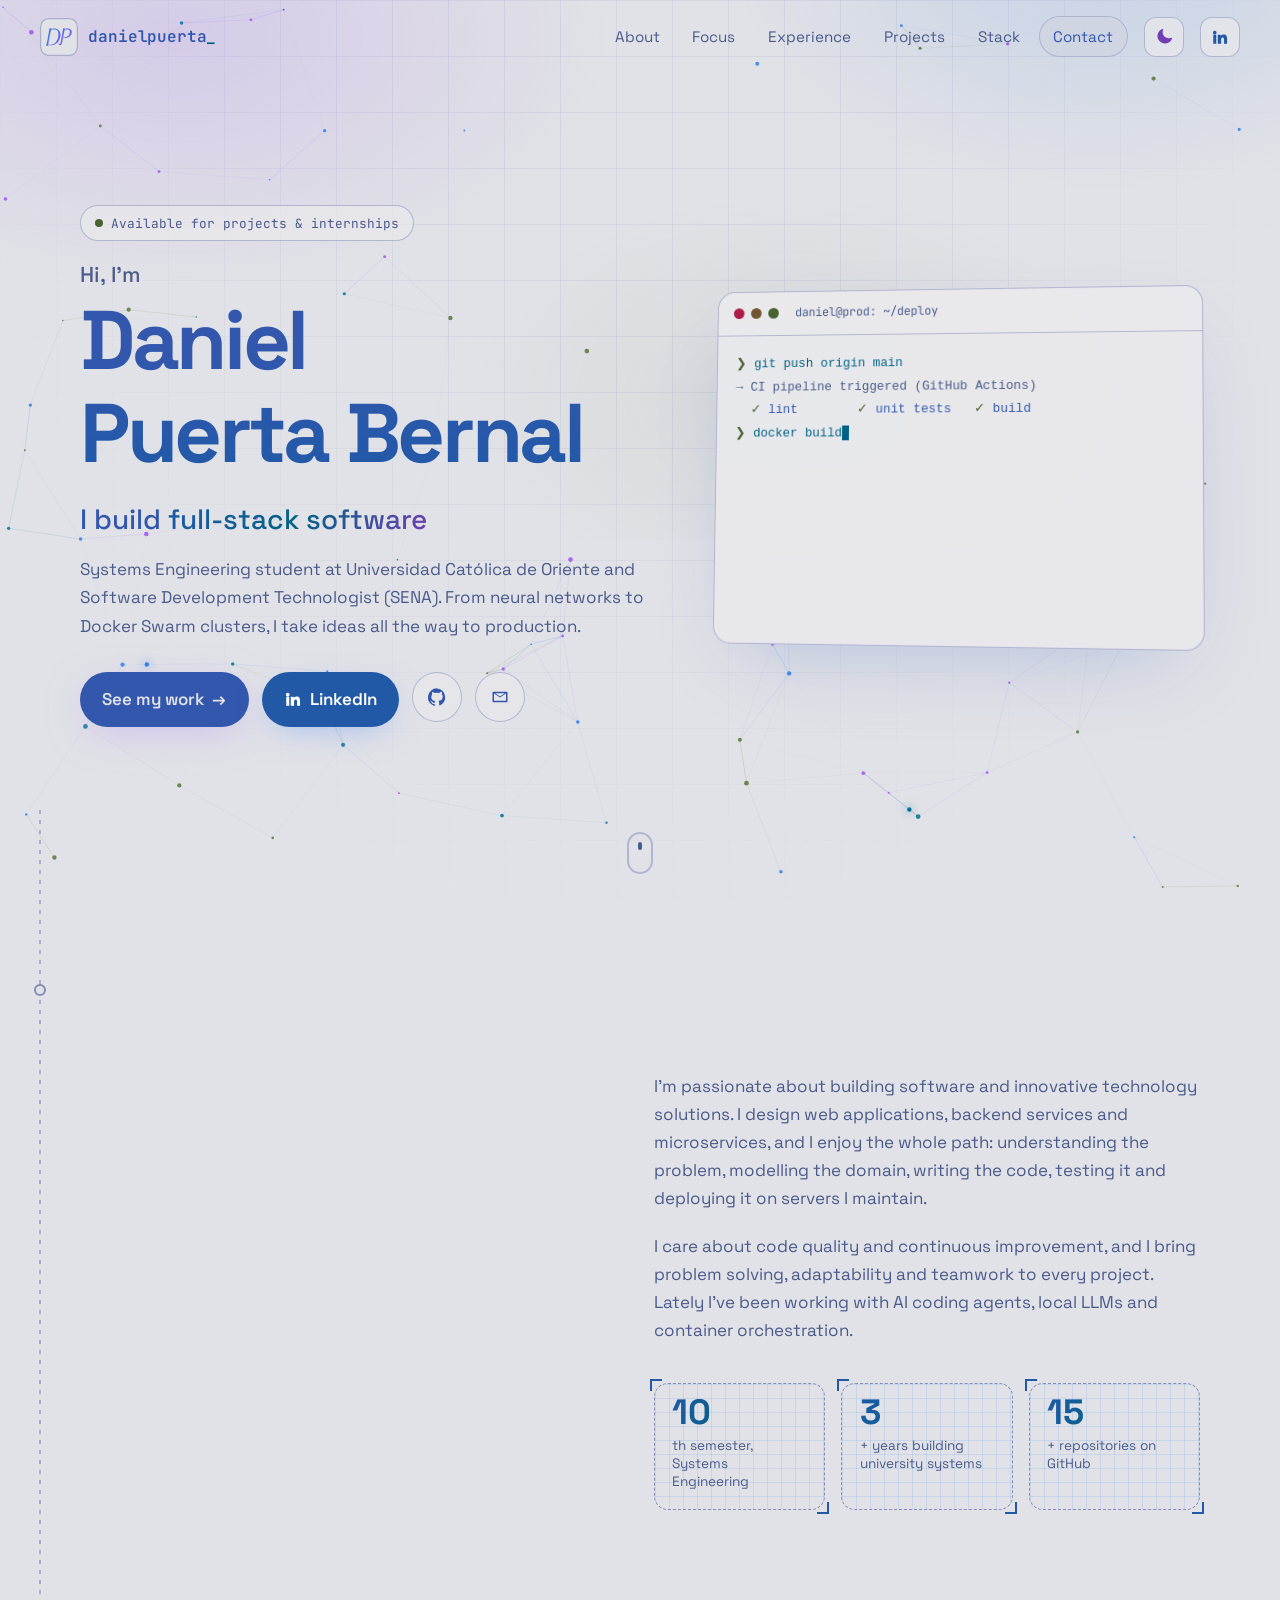
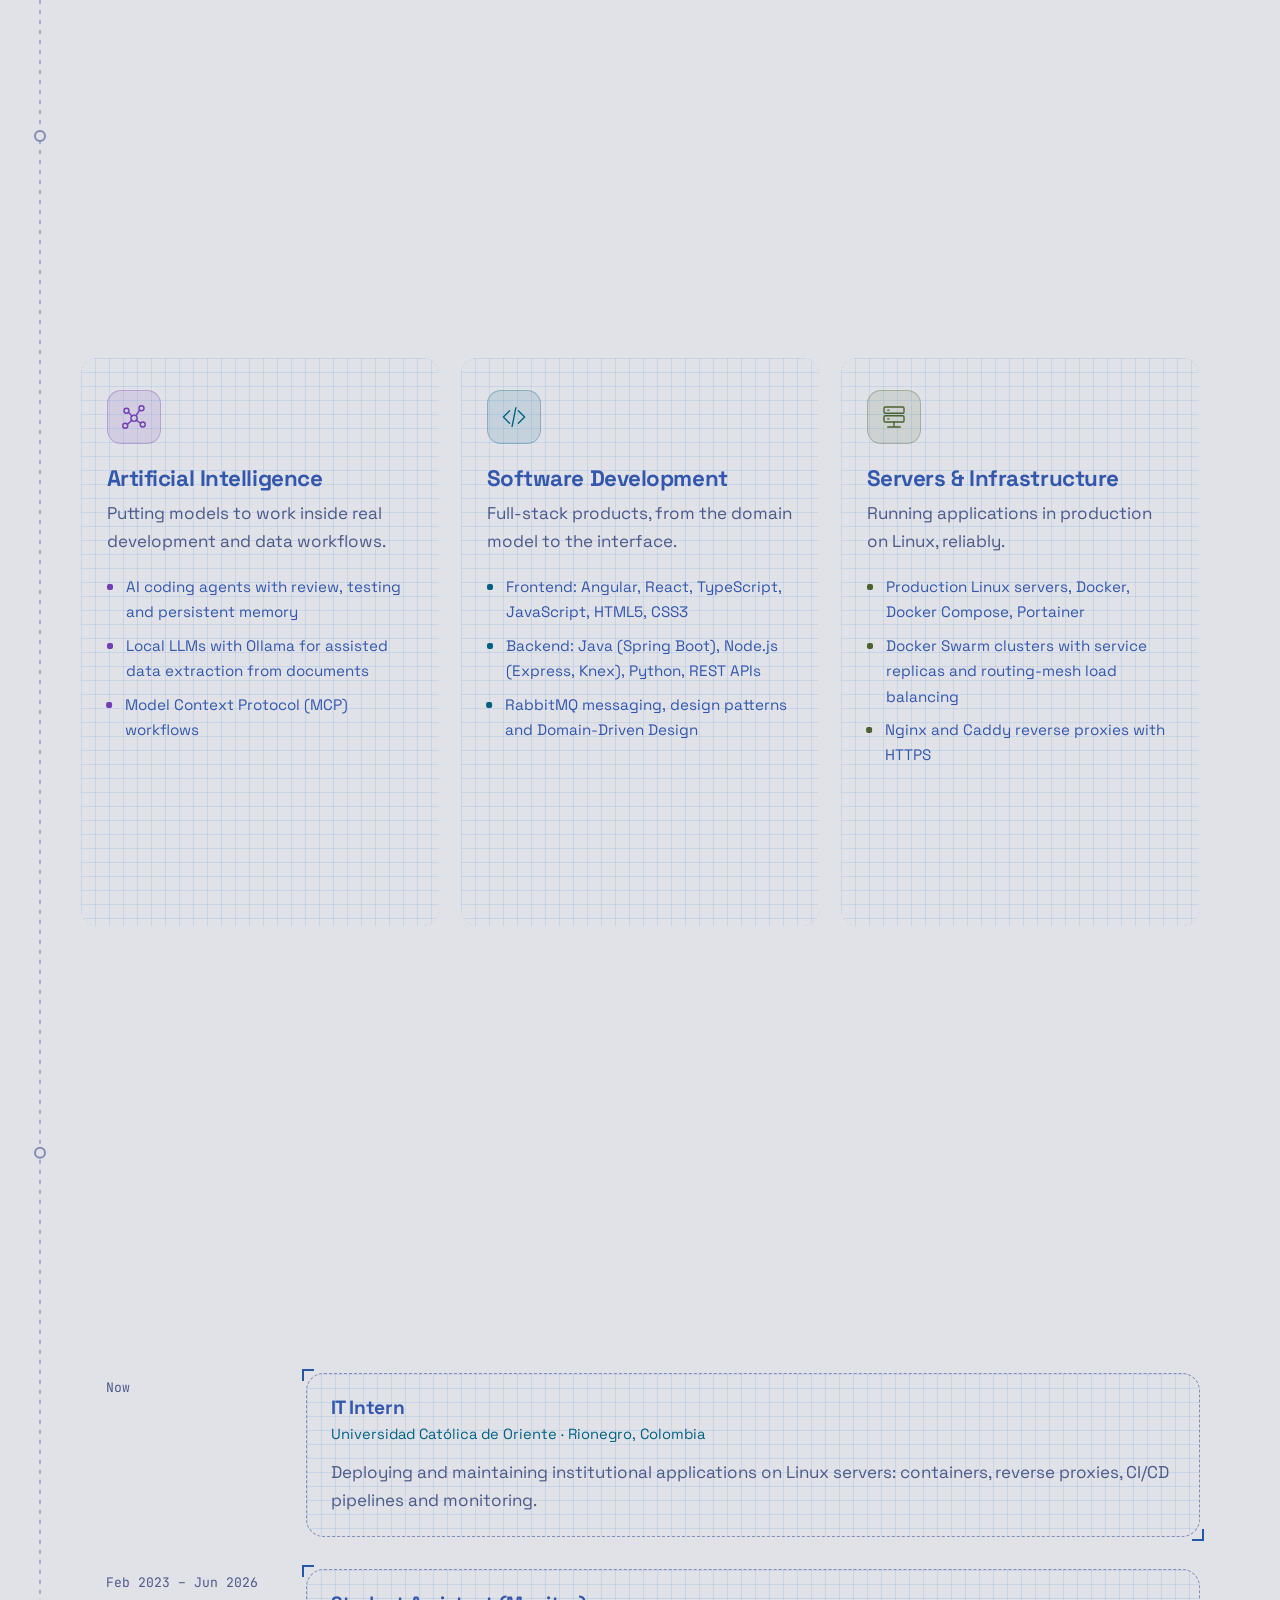
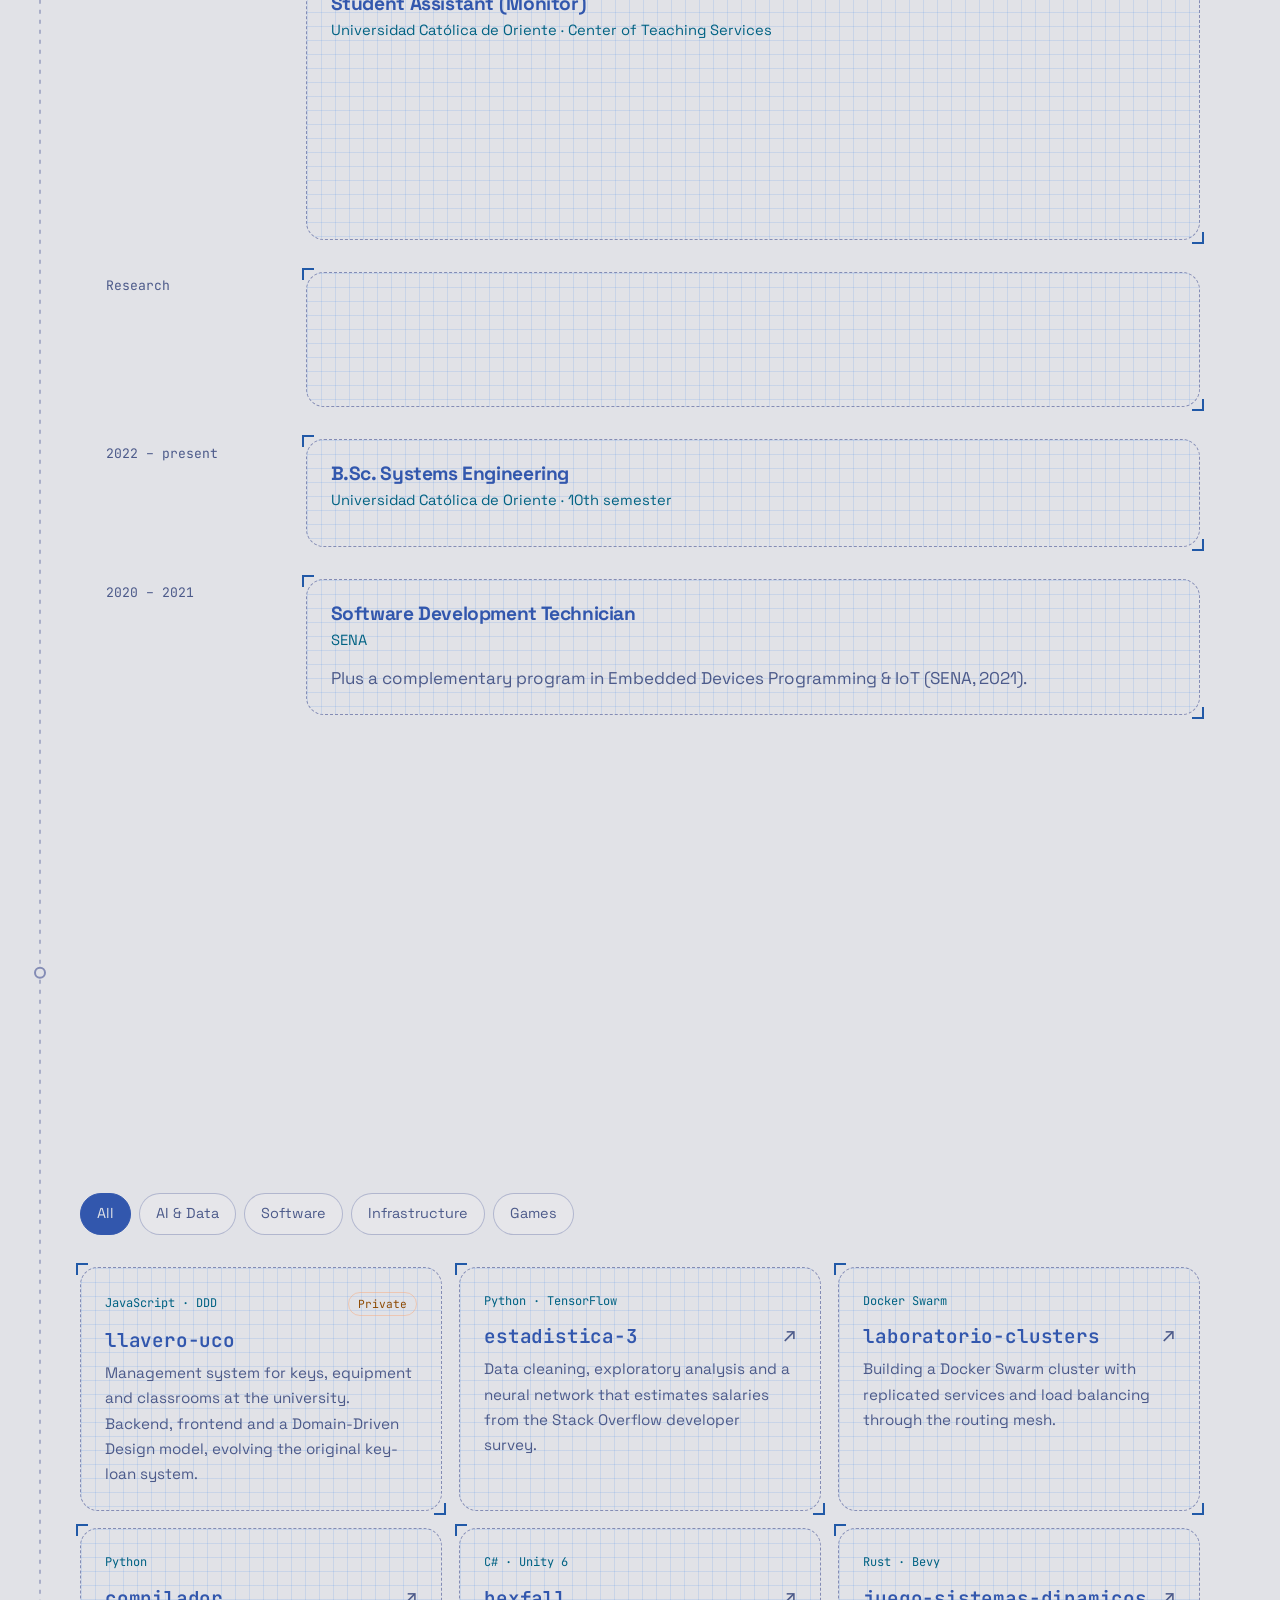
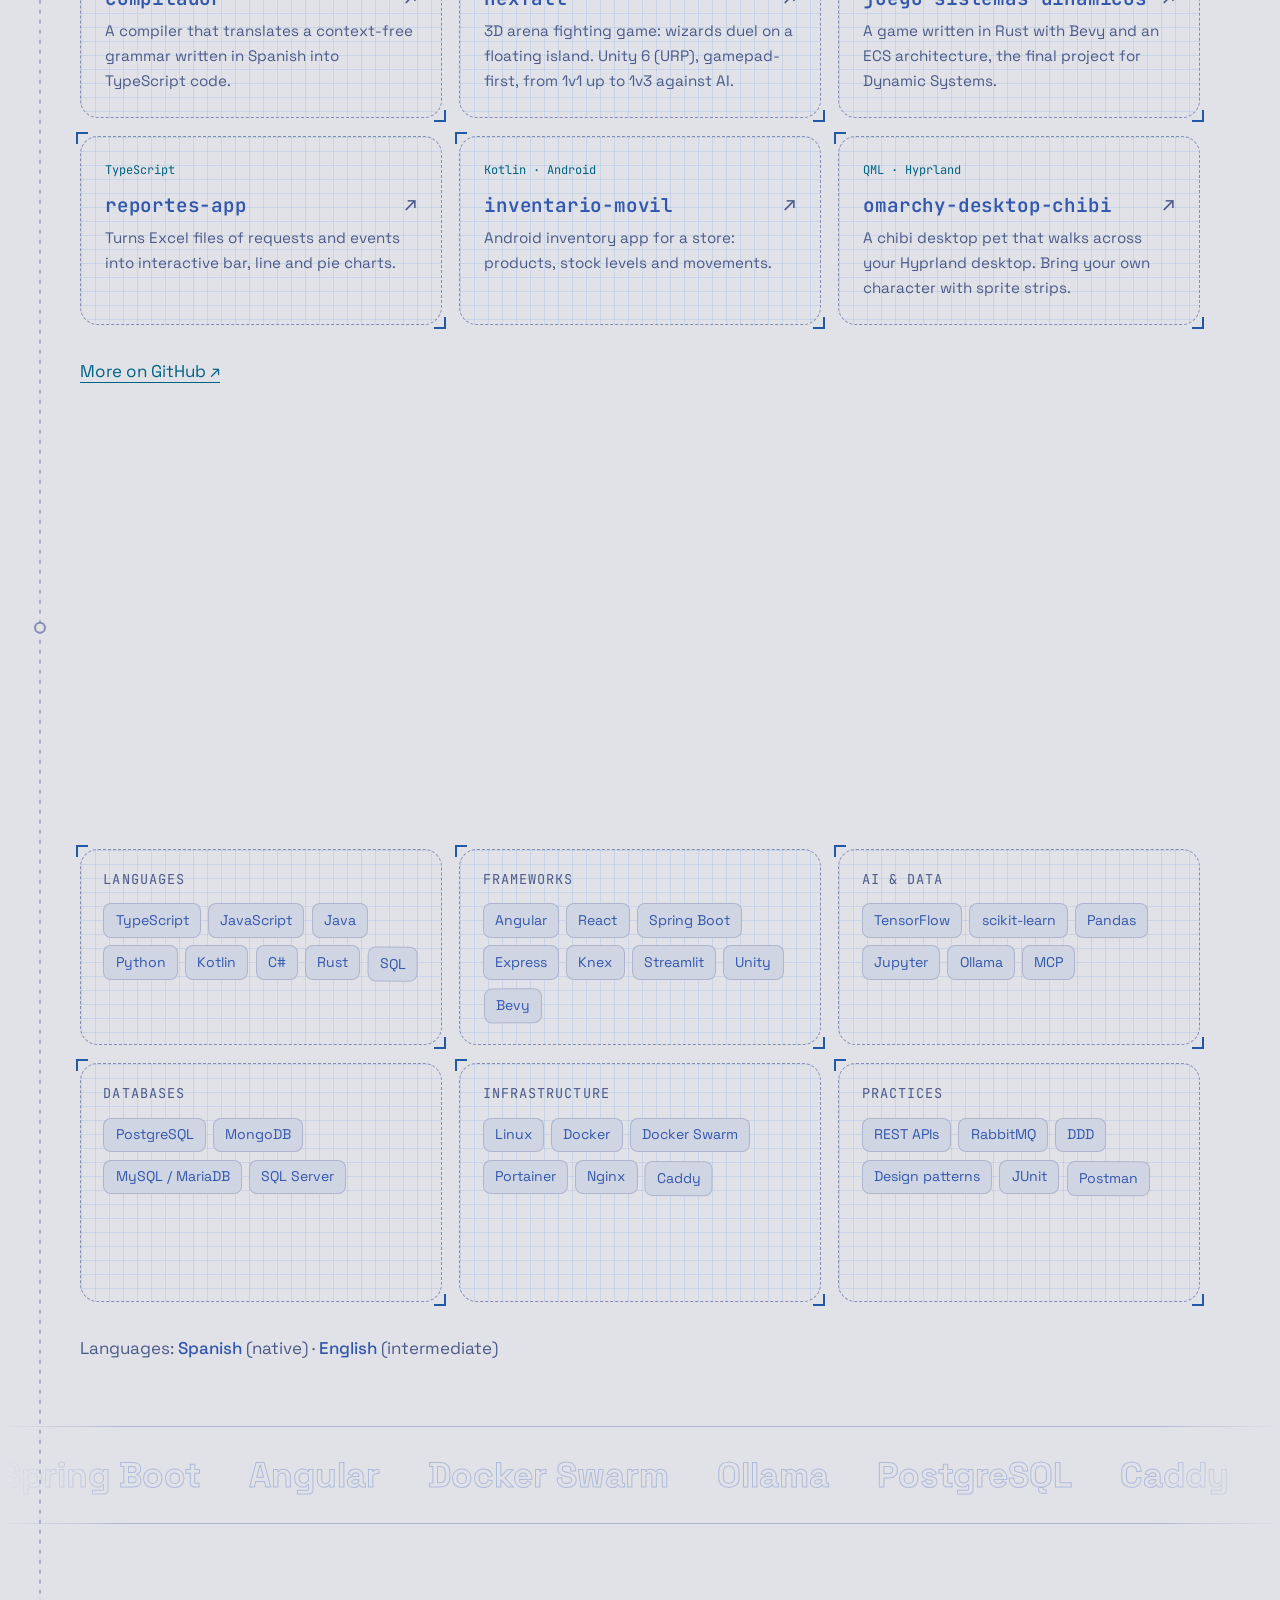
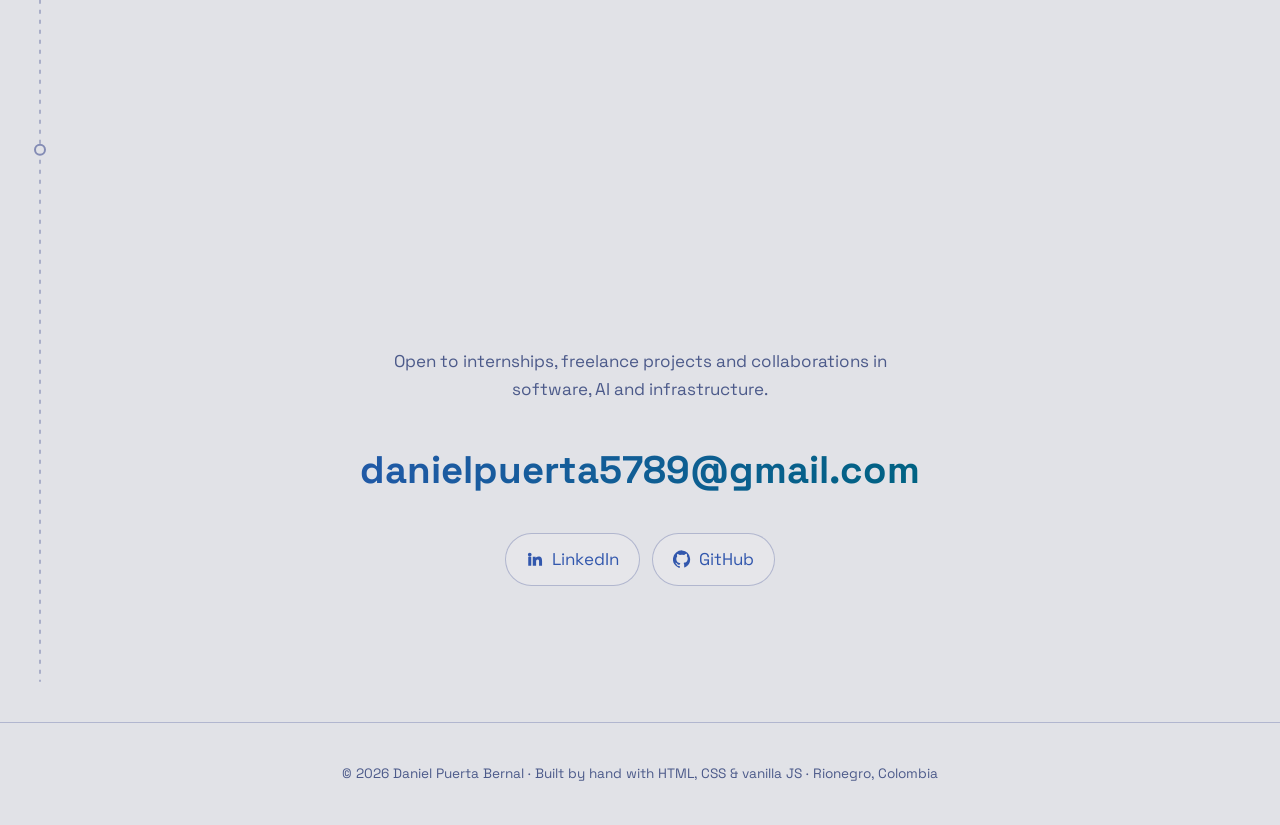
==== commit 23cd472b: "feat: thin slanted kanji DP logo and Tokyo Night Day light theme Redraw the DP mark with fine brush " ====
--- a/index.html
+++ b/index.html
@@ -6,29 +6,41 @@
   <title>Daniel Puerta Bernal · AI, Software & Infrastructure</title>
   <meta name="description" content="Portfolio of Daniel Puerta Bernal, Systems Engineering student and software developer building AI tooling, full-stack applications and Linux server infrastructure.">
   <meta name="author" content="Daniel Puerta Bernal">
-  <meta name="theme-color" content="#1a1b26">
-  <meta name="color-scheme" content="dark">
+  <meta name="theme-color" content="#1a1b26" media="(prefers-color-scheme: dark)">
+  <meta name="theme-color" content="#e1e2e7" media="(prefers-color-scheme: light)">
+  <meta name="color-scheme" content="dark light">
+  <script>
+    /* Apply the saved or system theme before first paint to avoid a flash. */
+    (function () {
+      var t = null;
+      try { t = localStorage.getItem("theme"); } catch (e) {}
+      if (t !== "light" && t !== "dark") {
+        t = window.matchMedia && matchMedia("(prefers-color-scheme: light)").matches ? "light" : "dark";
+      }
+      document.documentElement.setAttribute("data-theme", t);
+    })();
+  </script>
   <link rel="canonical" href="https://danielpuertabernal.github.io/">
 
   <meta property="og:type" content="website">
   <meta property="og:url" content="https://danielpuertabernal.github.io/">
   <meta property="og:title" content="Daniel Puerta Bernal · AI, Software & Infrastructure">
   <meta property="og:description" content="Developer building AI tooling, full-stack software and production Linux infrastructure.">
-  <meta property="og:image" content="https://danielpuertabernal.github.io/assets/og.png">
+  <meta property="og:image" content="https://danielpuertabernal.github.io/assets/og.png?v=3">
   <meta property="og:image:width" content="1200">
   <meta property="og:image:height" content="630">
   <meta name="twitter:card" content="summary_large_image">
   <meta name="twitter:title" content="Daniel Puerta Bernal · AI, Software & Infrastructure">
   <meta name="twitter:description" content="Developer building AI tooling, full-stack software and production Linux infrastructure.">
-  <meta name="twitter:image" content="https://danielpuertabernal.github.io/assets/og.png">
-
-  <link rel="icon" href="assets/favicon.svg" type="image/svg+xml">
-  <link rel="icon" href="assets/icon-32.png" sizes="32x32" type="image/png">
-  <link rel="apple-touch-icon" href="assets/icon-180.png">
+  <meta name="twitter:image" content="https://danielpuertabernal.github.io/assets/og.png?v=3">
+
+  <link rel="icon" href="assets/favicon.svg?v=3" type="image/svg+xml" id="favicon">
+  <link rel="icon" href="assets/icon-32.png?v=3" sizes="32x32" type="image/png">
+  <link rel="apple-touch-icon" href="assets/icon-180.png?v=3">
   <link rel="preconnect" href="https://fonts.googleapis.com">
   <link rel="preconnect" href="https://fonts.gstatic.com" crossorigin>
   <link href="https://fonts.googleapis.com/css2?family=JetBrains+Mono:wght@400;600&family=Space+Grotesk:wght@400;500;700&display=swap" rel="stylesheet">
-  <link rel="stylesheet" href="styles.css">
+  <link rel="stylesheet" href="styles.css?v=3">
 
   <script type="application/ld+json">
   {
@@ -53,9 +65,9 @@
   <header class="nav" id="top">
     <a class="brand" href="#top" aria-label="Daniel Puerta Bernal, back to top">
       <svg class="brand-logo" viewBox="0 0 64 64" aria-hidden="true">
-        <defs><linearGradient id="brand-g" x1="8" y1="14" x2="58" y2="50" gradientUnits="userSpaceOnUse"><stop offset="0" stop-color="#7aa2f7"/><stop offset="1" stop-color="#bb9af7"/></linearGradient><mask id="brand-draw" maskUnits="userSpaceOnUse" x="0" y="0" width="64" height="64"><path class="brand-stroke" pathLength="1" d="M12.50 15.50 L12.44 19.50 L12.38 23.50 L12.31 27.50 L12.25 31.50 L12.19 35.50 L12.12 39.50 L12.06 43.50 L12.00 47.50 L12.00 47.50"/><path class="brand-stroke" pathLength="1" d="M14.00 15.80 L16.25 15.95 L18.50 16.10 L20.75 16.25 L23.00 16.40 L25.37 16.77 L27.40 17.48 L29.11 18.50 L30.51 19.78 L31.62 21.30 L32.47 23.01 L33.06 24.87 L33.42 26.85 L33.56 28.91 L33.50 31.00 L33.17 33.92 L32.53 36.65 L31.59 39.16 L30.39 41.39 L28.93 43.33 L27.24 44.91 L25.34 46.11 L23.26 46.89 L21.00 47.20 L18.50 47.27 L16.00 47.33 L13.50 47.40 L13.50 47.40"/><path class="brand-stroke" pathLength="1" d="M40.50 15.50 L40.46 18.75 L40.42 22.00 L40.39 25.25 L40.35 28.50 L40.31 31.75 L40.28 35.00 L40.24 38.25 L40.20 41.50 L40.20 41.50"/><path class="brand-stroke" pathLength="1" d="M42.00 15.80 L43.83 15.93 L45.67 16.07 L47.50 16.20 L50.33 16.72 L52.45 17.69 L53.95 19.01 L54.92 20.56 L55.44 22.23 L55.61 23.91 L55.50 25.50 L54.97 27.79 L53.93 29.67 L52.44 31.15 L50.57 32.23 L48.41 32.91 L46.00 33.20 L44.25 33.20 L42.50 33.20 L42.50 33.20"/><path class="brand-stroke" pathLength="1" d="M40.2 41 L40 46.5 L35 42.3"/></mask></defs>
+        <defs><linearGradient id="brand-g" x1="8" y1="14" x2="58" y2="50" gradientUnits="userSpaceOnUse"><stop offset="0" class="brand-s0"/><stop offset="1" class="brand-s1"/></linearGradient><mask id="brand-draw" maskUnits="userSpaceOnUse" x="0" y="0" width="64" height="64"><path class="brand-stroke" pathLength="1" d="M17.34 18.19 16.95 20.23 16.57 22.26 16.19 24.30 15.80 26.33 15.42 28.37 15.03 30.41 14.65 32.44 14.27 34.48 13.88 36.51 13.50 38.55 13.12 40.58 12.73 42.62 12.35 44.65 12.22 45.33"/><path class="brand-stroke" pathLength="1" d="M17.40 18.77 18.75 18.72 20.10 18.66 21.44 18.61 22.79 18.56 24.27 18.52 25.88 18.67 27.30 19.01 28.55 19.54 29.63 20.24 30.54 21.10 31.28 22.10 31.87 23.22 32.31 24.46 32.60 25.79 32.74 27.20 32.75 28.68 32.63 30.20 32.38 31.76 31.96 33.48 31.41 35.13 30.74 36.68 29.95 38.14 29.06 39.50 28.06 40.74 26.98 41.85 25.81 42.84 24.57 43.68 23.26 44.38 21.89 44.91 20.48 45.28 19.02 45.47 17.66 45.51 16.36 45.53 15.06 45.55 13.76 45.57 13.33 45.58"/><path class="brand-stroke" pathLength="1" d="M40.36 18.19 40.02 20.01 39.69 21.83 39.35 23.64 39.01 25.46 38.67 27.27 38.34 29.09 38.00 30.91 37.66 32.72 37.32 34.54 36.99 36.35 36.65 38.17 36.31 39.98 36.02 41.29 35.66 42.39 35.24 43.28 34.76 43.95 34.23 44.38 33.63 44.58 32.99 44.54 32.29 44.24 31.54 43.69 30.75 42.86 30.75 42.86"/><path class="brand-stroke" pathLength="1" d="M40.42 18.77 41.69 18.71 42.95 18.65 44.22 18.59 45.48 18.52 46.72 18.56 47.80 18.72 48.73 18.98 49.53 19.34 50.19 19.78 50.72 20.30 51.14 20.90 51.44 21.55 51.65 22.27 51.75 23.02 51.77 23.81 51.72 24.64 51.58 25.48 51.36 26.41 51.04 27.33 50.62 28.18 50.12 28.97 49.55 29.68 48.90 30.33 48.18 30.90 47.41 31.40 46.57 31.83 45.69 32.18 44.77 32.46 43.81 32.66 42.81 32.79 41.80 32.84 40.78 32.86 39.77 32.89 38.75 32.91 38.75 32.91"/></mask></defs>
         <rect x="1" y="1" width="62" height="62" rx="14" class="brand-tile"/>
-        <g fill="url(#brand-g)" mask="url(#brand-draw)"><path d="M9.50 15.45 L9.61 17.46 L9.73 19.46 L9.77 21.46 L9.75 23.46 L9.73 25.46 L9.72 27.46 L9.70 29.46 L9.69 31.46 L9.67 33.46 L9.66 35.46 L9.64 37.46 L9.63 39.46 L9.47 41.46 L9.31 43.46 L9.16 45.46 L9.00 47.45 L8.91 48.45 L9.19 49.48 L9.83 50.38 L10.80 51.01 L11.94 51.25 L13.09 51.05 L14.07 50.45 L14.75 49.57 L15.06 48.55 L15.00 47.55 L14.91 45.54 L14.81 43.54 L14.72 41.54 L14.62 39.54 L14.67 37.54 L14.72 35.54 L14.77 33.54 L14.81 31.54 L14.86 29.54 L14.91 27.54 L14.95 25.54 L15.00 23.54 L15.05 21.54 L15.15 19.54 L15.32 17.54 L15.50 15.55 L15.75 15.10 L14.63 13.28 L12.70 12.50 L10.28 13.82Z"/><path d="M13.85 18.00 L14.98 18.06 L16.10 18.13 L17.23 18.19 L18.36 18.26 L19.48 18.32 L20.61 18.39 L21.73 18.45 L22.81 18.52 L23.91 18.63 L24.87 18.81 L25.71 19.14 L26.43 19.58 L27.05 20.05 L27.58 20.55 L28.03 21.09 L28.42 21.65 L28.74 22.25 L29.06 22.85 L29.41 23.45 L29.72 24.11 L29.99 24.81 L30.22 25.57 L30.41 26.37 L30.55 27.20 L30.65 28.07 L30.71 28.96 L30.72 29.87 L30.69 30.80 L30.61 32.17 L30.45 33.45 L30.23 34.69 L29.93 35.87 L29.59 37.00 L29.20 38.07 L28.75 39.08 L28.25 40.03 L27.69 40.89 L27.09 41.69 L26.46 42.40 L25.78 43.03 L25.06 43.58 L24.32 44.05 L23.53 44.43 L22.71 44.73 L21.85 44.94 L20.89 45.10 L19.70 45.21 L18.45 45.33 L17.20 45.45 L15.95 45.57 L14.71 45.68 L13.46 45.80 L12.97 45.89 L12.53 46.13 L12.18 46.49 L11.97 46.95 L11.90 47.44 L11.99 47.93 L12.23 48.37 L12.59 48.72 L13.05 48.93 L13.54 49.00 L14.79 49.05 L16.05 49.10 L17.30 49.15 L18.55 49.20 L19.80 49.25 L21.11 49.30 L22.45 49.27 L23.80 49.05 L25.11 48.68 L26.37 48.18 L27.57 47.54 L28.70 46.79 L29.77 45.93 L30.76 44.96 L31.68 43.91 L32.53 42.76 L33.30 41.54 L33.99 40.24 L34.60 38.87 L35.12 37.43 L35.55 35.94 L35.89 34.39 L36.14 32.79 L36.31 31.20 L36.38 30.03 L36.41 28.85 L36.37 27.68 L36.28 26.50 L36.13 25.33 L35.90 24.18 L35.60 23.04 L35.22 21.91 L34.75 20.82 L34.19 19.75 L33.46 18.78 L32.61 17.91 L31.67 17.13 L30.65 16.44 L29.55 15.85 L28.38 15.38 L27.15 15.02 L25.88 14.72 L24.55 14.45 L23.19 14.28 L22.02 14.20 L20.89 14.11 L19.77 14.03 L18.64 13.94 L17.52 13.86 L16.40 13.77 L15.27 13.69 L14.15 13.60 L13.83 13.41 L12.46 14.15 L11.81 15.54 L12.68 17.37Z"/><path d="M37.50 15.47 L37.63 17.09 L37.75 18.72 L37.80 20.34 L37.79 21.97 L37.78 23.59 L37.77 25.22 L37.76 26.84 L37.75 28.47 L37.74 30.10 L37.74 31.72 L37.73 33.35 L37.72 34.97 L37.68 36.60 L37.52 38.22 L37.36 39.84 L37.20 41.47 L37.34 42.39 L37.75 43.24 L38.41 43.91 L39.24 44.34 L40.17 44.50 L41.09 44.36 L41.94 43.95 L42.61 43.29 L43.04 42.46 L43.20 41.53 L43.08 39.91 L42.96 38.28 L42.83 36.65 L42.83 35.03 L42.86 33.40 L42.89 31.78 L42.92 30.15 L42.95 28.53 L42.97 26.91 L43.00 25.28 L43.03 23.66 L43.06 22.03 L43.09 20.41 L43.17 18.78 L43.34 17.16 L43.50 15.53 L43.74 15.09 L42.63 13.27 L40.68 12.50 L38.27 13.82Z"/><path d="M41.84 17.99 L42.76 18.05 L43.68 18.11 L44.59 18.16 L45.51 18.22 L46.43 18.28 L47.27 18.33 L48.63 18.48 L49.71 18.73 L50.58 19.12 L51.22 19.62 L51.69 20.12 L52.03 20.64 L52.27 21.15 L52.43 21.68 L52.53 22.23 L52.57 22.80 L52.67 23.36 L52.74 23.94 L52.76 24.53 L52.74 25.11 L52.64 26.08 L52.47 26.84 L52.22 27.51 L51.88 28.12 L51.46 28.68 L50.95 29.19 L50.34 29.65 L49.65 30.10 L48.86 30.50 L47.97 30.84 L46.98 31.10 L45.91 31.30 L45.12 31.37 L44.25 31.45 L43.38 31.52 L42.50 31.60 L42.01 31.68 L41.56 31.91 L41.21 32.26 L40.98 32.71 L40.90 33.20 L40.98 33.69 L41.21 34.14 L41.56 34.49 L42.01 34.72 L42.50 34.80 L43.38 34.88 L44.25 34.95 L45.12 35.03 L46.09 35.10 L47.47 35.10 L48.84 34.98 L50.19 34.73 L51.50 34.35 L52.75 33.82 L53.92 33.11 L55.00 32.25 L55.97 31.23 L56.80 30.06 L57.47 28.75 L57.96 27.31 L58.26 25.89 L58.41 24.92 L58.48 23.89 L58.47 22.80 L58.32 21.67 L57.94 20.54 L57.41 19.43 L56.73 18.37 L55.88 17.38 L54.86 16.51 L53.69 15.77 L52.37 15.20 L50.95 14.71 L49.39 14.31 L47.73 14.07 L46.74 13.99 L45.82 13.91 L44.91 13.84 L43.99 13.76 L43.08 13.68 L42.16 13.61 L41.84 13.41 L40.47 14.14 L39.81 15.53 L40.67 17.36Z"/><path d="M42.75 40.5 C42.95 45.4 42.1 47.7 39.9 47.7 C38.3 47.7 36.5 45.7 34.6 42.5 C36.3 43.7 37.2 44.1 37.65 43.9 L37.65 40.5 Z"/></g>
+        <g fill="url(#brand-g)" mask="url(#brand-draw)"><path d="M15.90 18.18 15.73 18.85 15.54 19.53 15.41 20.21 15.29 20.89 15.19 21.57 15.09 22.25 14.99 22.93 14.90 23.60 14.80 24.28 14.70 24.96 14.59 25.64 14.47 26.32 14.34 27.00 14.21 27.68 14.09 28.35 13.96 29.03 13.84 29.71 13.71 30.39 13.59 31.07 13.46 31.75 13.34 32.42 13.22 33.10 13.09 33.78 12.97 34.46 12.85 35.14 12.72 35.82 12.60 36.49 12.47 37.17 12.35 37.85 12.22 38.53 12.09 39.21 11.97 39.89 11.82 40.57 11.63 41.24 11.42 41.92 11.21 42.60 11.03 43.28 10.88 43.95 10.72 44.63 10.57 45.31 10.50 45.64 10.50 45.97 10.57 46.29 10.71 46.59 10.93 46.83 11.20 47.02 11.52 47.14 11.87 47.19 12.24 47.15 12.60 47.04 12.95 46.86 13.25 46.62 13.50 46.33 13.70 46.01 13.82 45.68 13.88 45.35 13.98 44.67 14.08 43.99 14.18 43.31 14.25 42.63 14.30 41.96 14.35 41.28 14.42 40.60 14.53 39.92 14.65 39.24 14.78 38.56 14.91 37.88 15.04 37.20 15.17 36.53 15.30 35.85 15.43 35.17 15.57 34.49 15.70 33.81 15.83 33.13 15.96 32.46 16.09 31.78 16.23 31.10 16.36 30.42 16.49 29.74 16.62 29.06 16.75 28.39 16.88 27.71 17.01 27.03 17.14 26.35 17.27 25.67 17.41 24.99 17.57 24.32 17.73 23.64 17.89 22.96 18.05 22.28 18.21 21.60 18.36 20.93 18.50 20.25 18.62 19.57 18.69 18.89 18.78 18.21 16.66 16.81Z"/><path d="M17.33 19.30 17.77 19.29 18.22 19.29 18.67 19.30 19.11 19.32 19.56 19.34 20.00 19.36 20.45 19.37 20.89 19.37 21.34 19.36 21.79 19.34 22.24 19.33 22.69 19.31 23.14 19.30 23.57 19.29 24.11 19.31 24.63 19.34 25.13 19.40 25.61 19.48 26.06 19.57 26.50 19.69 26.91 19.82 27.31 19.97 27.68 20.13 28.04 20.31 28.38 20.51 28.69 20.74 28.99 20.98 29.26 21.25 29.50 21.53 29.73 21.83 29.93 22.14 30.11 22.47 30.27 22.81 30.42 23.16 30.54 23.53 30.65 23.90 30.73 24.28 30.81 24.67 30.87 25.07 30.92 25.47 30.95 25.88 30.98 26.30 30.99 26.72 31.00 27.15 31.00 27.58 30.99 28.02 30.98 28.47 30.96 28.92 30.94 29.37 30.90 29.83 30.86 30.30 30.80 30.77 30.74 31.24 30.66 31.72 30.56 32.26 30.45 32.78 30.33 33.30 30.19 33.81 30.04 34.31 29.87 34.80 29.69 35.28 29.50 35.75 29.29 36.21 29.07 36.66 28.83 37.09 28.60 37.52 28.36 37.95 28.12 38.36 27.87 38.77 27.62 39.17 27.36 39.57 27.10 39.96 26.82 40.34 26.53 40.71 26.24 41.07 25.93 41.42 25.61 41.75 25.28 42.08 24.93 42.38 24.57 42.68 24.20 42.95 23.82 43.20 23.43 43.44 23.02 43.65 22.61 43.84 22.19 44.01 21.77 44.16 21.34 44.30 20.90 44.44 20.46 44.56 20.01 44.67 19.55 44.77 19.09 44.85 18.61 44.92 18.18 44.96 17.74 45.01 17.30 45.06 16.86 45.11 16.42 45.15 15.98 45.19 15.55 45.23 15.11 45.26 14.67 45.29 14.24 45.31 13.80 45.33 13.37 45.34 12.43 45.59 13.29 45.82 13.72 45.81 14.16 45.82 14.59 45.82 15.02 45.84 15.44 45.86 15.87 45.88 16.30 45.91 16.73 45.94 17.15 45.97 17.58 46.00 18.01 46.04 18.44 46.07 18.95 46.09 19.47 46.09 19.98 46.06 20.50 46.00 21.01 45.92 21.52 45.80 22.02 45.66 22.52 45.50 23.01 45.31 23.50 45.10 23.98 44.89 24.46 44.66 24.93 44.42 25.41 44.16 25.88 43.89 26.35 43.60 26.81 43.30 27.27 42.98 27.72 42.64 28.17 42.29 28.60 41.91 29.03 41.52 29.45 41.10 29.85 40.67 30.24 40.22 30.62 39.75 30.97 39.26 31.31 38.76 31.62 38.24 31.91 37.70 32.19 37.16 32.46 36.60 32.71 36.03 32.95 35.45 33.18 34.87 33.39 34.27 33.59 33.67 33.77 33.05 33.94 32.43 34.09 31.80 34.21 31.24 34.31 30.67 34.40 30.11 34.46 29.55 34.51 28.99 34.54 28.44 34.55 27.89 34.53 27.35 34.49 26.82 34.42 26.29 34.33 25.78 34.22 25.28 34.08 24.79 33.93 24.31 33.75 23.85 33.55 23.40 33.34 22.97 33.10 22.55 32.85 22.14 32.58 21.76 32.30 21.39 31.99 21.03 31.68 20.69 31.35 20.37 31.00 20.07 30.64 19.78 30.27 19.50 29.88 19.24 29.48 19.00 29.06 18.77 28.63 18.56 28.17 18.37 27.70 18.20 27.20 18.06 26.69 17.94 26.15 17.85 25.59 17.79 25.02 17.75 24.42 17.74 23.81 17.75 23.35 17.78 22.90 17.80 22.45 17.82 22.00 17.85 21.55 17.86 21.10 17.89 20.64 17.93 20.19 17.97 19.74 18.02 19.28 18.08 18.83 18.13 18.37 18.18 17.92 18.21 17.47 18.24Z"/><path d="M38.92 18.18 38.78 18.79 38.62 19.39 38.48 20.00 38.37 20.60 38.26 21.21 38.17 21.81 38.08 22.42 37.99 23.02 37.90 23.63 37.82 24.23 37.73 24.84 37.64 25.44 37.55 26.05 37.45 26.66 37.34 27.26 37.23 27.87 37.12 28.47 37.00 29.08 36.89 29.68 36.78 30.29 36.67 30.89 36.56 31.50 36.45 32.10 36.34 32.71 36.24 33.31 36.13 33.92 36.02 34.52 35.91 35.13 35.80 35.74 35.69 36.34 35.58 36.95 35.47 37.55 35.36 38.16 35.25 38.76 35.14 39.37 35.03 39.97 34.95 40.40 34.86 40.80 34.76 41.17 34.65 41.52 34.54 41.83 34.41 42.11 34.29 42.37 34.17 42.58 34.06 42.77 33.96 42.92 33.87 43.03 33.79 43.12 33.74 43.17 33.72 43.22 33.71 43.25 33.71 43.28 33.71 43.33 33.69 43.39 33.63 43.45 33.53 43.52 33.39 43.58 33.20 43.63 32.97 43.66 32.71 43.66 32.41 43.63 32.09 43.56 31.77 43.45 31.44 43.29 31.12 43.07 30.83 42.78 30.28 42.34 30.66 42.94 30.91 43.27 31.13 43.60 31.32 43.92 31.50 44.24 31.68 44.55 31.87 44.83 32.08 45.09 32.32 45.31 32.59 45.50 32.88 45.65 33.22 45.74 33.58 45.78 33.96 45.76 34.36 45.67 34.74 45.52 35.10 45.31 35.44 45.06 35.73 44.77 35.99 44.46 36.22 44.14 36.43 43.79 36.61 43.43 36.77 43.06 36.91 42.67 37.04 42.27 37.16 41.85 37.28 41.41 37.39 40.96 37.50 40.49 37.59 40.00 37.71 39.39 37.82 38.79 37.94 38.18 38.05 37.58 38.17 36.97 38.28 36.37 38.40 35.76 38.51 35.15 38.63 34.55 38.75 33.94 38.86 33.34 38.98 32.73 39.09 32.13 39.21 31.52 39.32 30.92 39.44 30.31 39.55 29.71 39.67 29.10 39.78 28.50 39.89 27.89 40.01 27.29 40.13 26.68 40.25 26.08 40.38 25.47 40.52 24.87 40.65 24.26 40.79 23.66 40.93 23.05 41.07 22.45 41.20 21.84 41.33 21.24 41.45 20.63 41.57 20.02 41.65 19.42 41.71 18.81 41.80 18.21 39.67 16.82Z"/><path d="M40.35 19.30 40.78 19.29 41.19 19.30 41.61 19.31 42.03 19.33 42.44 19.36 42.86 19.37 43.28 19.37 43.70 19.35 44.12 19.34 44.54 19.32 44.96 19.31 45.36 19.30 45.76 19.32 46.14 19.35 46.50 19.38 46.85 19.43 47.18 19.49 47.49 19.55 47.78 19.62 48.06 19.70 48.31 19.79 48.55 19.90 48.77 20.02 48.97 20.15 49.15 20.29 49.31 20.45 49.45 20.61 49.57 20.77 49.68 20.95 49.78 21.12 49.85 21.30 49.92 21.48 49.97 21.67 50.01 21.86 50.05 22.05 50.07 22.24 50.09 22.43 50.10 22.63 50.10 22.82 50.10 23.02 50.10 23.23 50.09 23.43 50.08 23.64 50.07 23.85 50.05 24.07 50.03 24.29 50.01 24.51 49.99 24.74 49.97 24.97 49.94 25.20 49.91 25.44 49.87 25.69 49.83 25.97 49.78 26.23 49.73 26.48 49.67 26.73 49.60 26.97 49.52 27.21 49.44 27.44 49.34 27.66 49.24 27.88 49.12 28.09 49.00 28.29 48.86 28.49 48.72 28.68 48.57 28.86 48.40 29.04 48.24 29.21 48.07 29.38 47.89 29.55 47.71 29.72 47.53 29.89 47.34 30.05 47.14 30.22 46.93 30.38 46.72 30.55 46.50 30.71 46.27 30.86 46.03 31.02 45.78 31.16 45.52 31.30 45.25 31.43 44.98 31.55 44.70 31.66 44.41 31.76 44.11 31.84 43.81 31.92 43.50 31.97 43.19 32.01 42.88 32.06 42.56 32.10 42.23 32.16 41.89 32.21 41.55 32.27 41.20 32.33 40.85 32.40 40.51 32.46 40.16 32.51 39.82 32.56 39.47 32.60 39.13 32.63 38.79 32.65 37.82 32.94 38.71 33.18 39.05 33.18 39.38 33.19 39.72 33.21 40.05 33.25 40.38 33.29 40.71 33.33 41.04 33.38 41.37 33.43 41.70 33.47 42.04 33.51 42.40 33.52 42.75 33.52 43.10 33.50 43.46 33.45 43.81 33.41 44.15 33.36 44.50 33.31 44.84 33.26 45.19 33.20 45.53 33.13 45.87 33.06 46.21 32.98 46.55 32.89 46.88 32.79 47.22 32.68 47.55 32.55 47.88 32.41 48.20 32.26 48.52 32.09 48.84 31.91 49.14 31.71 49.44 31.50 49.73 31.27 50.01 31.03 50.27 30.77 50.53 30.50 50.77 30.22 51.01 29.94 51.25 29.64 51.47 29.34 51.69 29.03 51.90 28.71 52.10 28.38 52.29 28.04 52.47 27.69 52.64 27.34 52.79 26.97 52.94 26.60 53.07 26.21 53.18 25.83 53.26 25.51 53.33 25.18 53.39 24.86 53.44 24.53 53.47 24.21 53.49 23.88 53.50 23.56 53.49 23.24 53.46 22.92 53.42 22.61 53.36 22.30 53.28 22.00 53.19 21.71 53.08 21.42 52.95 21.14 52.81 20.87 52.66 20.61 52.48 20.36 52.30 20.13 52.10 19.90 51.89 19.69 51.66 19.48 51.43 19.30 51.18 19.12 50.92 18.95 50.65 18.80 50.37 18.65 50.08 18.52 49.78 18.39 49.47 18.28 49.15 18.16 48.82 18.06 48.47 17.96 48.11 17.89 47.74 17.82 47.34 17.78 46.93 17.74 46.51 17.73 46.07 17.73 45.60 17.74 45.16 17.78 44.74 17.81 44.31 17.83 43.89 17.86 43.47 17.88 43.04 17.92 42.62 17.98 42.19 18.04 41.76 18.10 41.34 18.16 40.91 18.21 40.49 18.24Z"/></g>
       </svg>
       <span class="brand-text" aria-hidden="true">danielpuerta<span class="brand-cursor">_</span></span>
     </a>
@@ -72,6 +84,7 @@
         <li><a href="#contact" class="nav-cta">Contact</a></li>
       </ul>
     </nav>
+    <button class="theme-toggle" type="button" aria-label="Switch to light theme"><svg class="icon-sun" viewBox="0 0 24 24" aria-hidden="true"><circle cx="12" cy="12" r="4.2"/><path d="M12 2.5v2.2M12 19.3v2.2M2.5 12h2.2M19.3 12h2.2M5.3 5.3l1.6 1.6M17.1 17.1l1.6 1.6M5.3 18.7l1.6-1.6M17.1 6.9l1.6-1.6"/></svg><svg class="icon-moon" viewBox="0 0 24 24" aria-hidden="true"><path d="M20.5 14.6A8.5 8.5 0 0 1 9.4 3.5a8.5 8.5 0 1 0 11.1 11.1z"/></svg></button>
     <a class="nav-in" href="https://www.linkedin.com/in/danielpuertabernal" target="_blank" rel="noopener" aria-label="LinkedIn profile (opens in a new tab)"><svg viewBox="0 0 24 24" aria-hidden="true"><path d="M4.98 3.5a2.5 2.5 0 1 1 0 5 2.5 2.5 0 0 1 0-5zM3 9h4v12H3zM9 9h3.8v1.7h.05c.53-1 1.84-2.05 3.78-2.05 4.04 0 4.79 2.66 4.79 6.12V21h-4v-5.5c0-1.31-.02-3-1.83-3-1.83 0-2.11 1.43-2.11 2.9V21H9z"/></svg></a>
   </header>
 
@@ -346,6 +359,6 @@
     <p>© <span id="year">2026</span> Daniel Puerta Bernal · Built by hand with HTML, CSS &amp; vanilla JS · Rionegro, Colombia</p>
   </footer>
 
-  <script src="main.js" defer></script>
+  <script src="main.js?v=3" defer></script>
 </body>
 </html>
--- a/styles.css
+++ b/styles.css
@@ -29,10 +29,108 @@
   --blue: var(--tn-blue);
   --grad: linear-gradient(110deg, var(--tn-blue), var(--tn-cyan) 50%, var(--tn-purple));
   --grad-progress: linear-gradient(90deg, var(--tn-blue), var(--tn-purple));
+  --grid-line: rgba(65, 72, 104, 0.22);
+  --nav-bg: rgba(22, 22, 30, 0.78);
+  --menu-bg: rgba(22, 22, 30, 0.97);
+  --term-bg: rgba(22, 22, 30, 0.88);
+  --shadow-lg: rgba(0, 0, 0, 0.8);
+  --glow-1: rgba(187, 154, 247, 0.22);
+  --glow-2: rgba(125, 207, 255, 0.16);
+  --glow-3: rgba(158, 206, 106, 0.08);
+  --progress-glow: rgba(122, 162, 247, 0.6);
+  --marquee-stroke: rgba(192, 202, 245, 0.25);
+  --bp-line: rgba(122, 162, 247, 0.09);
+  --spine-track: rgba(65, 72, 104, 0.5);
+  --on-accent: var(--tn-bg-dark);
+  --logo-a: #7aa2f7;
+  --logo-b: #bb9af7;
+  --particles: "122,162,247|125,207,255|187,154,247|158,206,106";
   --radius: 18px;
   --ease: cubic-bezier(0.22, 1, 0.36, 1);
   --font: "Space Grotesk", system-ui, -apple-system, "Segoe UI", sans-serif;
   --mono: "JetBrains Mono", ui-monospace, SFMono-Regular, Menlo, monospace;
+}
+
+:root { color-scheme: dark; }
+
+/* Light theme: Tokyo Night Day. Applied by the stored choice (data-theme) or, with no
+   choice/no JS, by the OS preference. */
+:root[data-theme="light"] {
+  --tn-bg: #e1e2e7;
+  --tn-bg-dark: #e9e9ec;
+  --tn-surface: #d0d5e3;
+  --tn-border: #a8aecb;
+  --tn-fg: #3257ad;       /* Tokyo Night Day fg, darkened slightly for AA on surfaces */
+  --tn-fg-dim: #4c5a8a;   /* 5.2:1 on bg */
+  --tn-comment: #848cb5;  /* decorative only */
+  --tn-blue: #2159a7;     /* Day palette accents darkened to >= 4.6:1 on bg and surface */
+  --tn-cyan: #006283;
+  --tn-purple: #713eb4;
+  --tn-green: #49622f;
+  --tn-orange: #8d4900;
+  --tn-red: #ad1d47;
+  --tn-yellow: #6f5631;
+  --surface: rgba(233, 233, 236, 0.7);
+  --border: rgba(168, 174, 203, 0.85);
+  --grid-line: rgba(168, 174, 203, 0.24);
+  --nav-bg: rgba(225, 226, 231, 0.8);
+  --menu-bg: rgba(225, 226, 231, 0.97);
+  --term-bg: rgba(233, 233, 236, 0.92);
+  --shadow-lg: rgba(55, 96, 191, 0.28);
+  --glow-1: rgba(152, 84, 241, 0.16);
+  --glow-2: rgba(46, 125, 233, 0.14);
+  --glow-3: rgba(88, 117, 57, 0.08);
+  --progress-glow: rgba(46, 125, 233, 0.45);
+  --marquee-stroke: rgba(55, 96, 191, 0.3);
+  --bp-line: rgba(46, 125, 233, 0.13);
+  --spine-track: rgba(132, 140, 181, 0.6);
+  --on-accent: #ffffff;
+  --logo-a: #2e7de9;
+  --logo-b: #9854f1;
+  --particles: "46,125,233|0,113,151|152,84,241|88,117,57";
+  color-scheme: light;
+}
+@media (prefers-color-scheme: light) {
+  :root:not([data-theme]) {
+  --tn-bg: #e1e2e7;
+  --tn-bg-dark: #e9e9ec;
+  --tn-surface: #d0d5e3;
+  --tn-border: #a8aecb;
+  --tn-fg: #3257ad;       /* Tokyo Night Day fg, darkened slightly for AA on surfaces */
+  --tn-fg-dim: #4c5a8a;   /* 5.2:1 on bg */
+  --tn-comment: #848cb5;  /* decorative only */
+  --tn-blue: #2159a7;     /* Day palette accents darkened to >= 4.6:1 on bg and surface */
+  --tn-cyan: #006283;
+  --tn-purple: #713eb4;
+  --tn-green: #49622f;
+  --tn-orange: #8d4900;
+  --tn-red: #ad1d47;
+  --tn-yellow: #6f5631;
+  --surface: rgba(233, 233, 236, 0.7);
+  --border: rgba(168, 174, 203, 0.85);
+  --grid-line: rgba(168, 174, 203, 0.24);
+  --nav-bg: rgba(225, 226, 231, 0.8);
+  --menu-bg: rgba(225, 226, 231, 0.97);
+  --term-bg: rgba(233, 233, 236, 0.92);
+  --shadow-lg: rgba(55, 96, 191, 0.28);
+  --glow-1: rgba(152, 84, 241, 0.16);
+  --glow-2: rgba(46, 125, 233, 0.14);
+  --glow-3: rgba(88, 117, 57, 0.08);
+  --progress-glow: rgba(46, 125, 233, 0.45);
+  --marquee-stroke: rgba(55, 96, 191, 0.3);
+  --bp-line: rgba(46, 125, 233, 0.13);
+  --spine-track: rgba(132, 140, 181, 0.6);
+  --on-accent: #ffffff;
+  --logo-a: #2e7de9;
+  --logo-b: #9854f1;
+  --particles: "46,125,233|0,113,151|152,84,241|88,117,57";
+  color-scheme: light;
+  }
+}
+
+/* Theme toggle crossfade (skipped with reduced motion; View Transitions when available) */
+.theme-anim, .theme-anim *, .theme-anim *::before, .theme-anim *::after {
+  transition: background-color .45s ease, color .45s ease, border-color .45s ease, fill .45s ease, stroke .45s ease, box-shadow .45s ease !important;
 }
 
 *, *::before, *::after { box-sizing: border-box; }
@@ -54,8 +152,8 @@
   pointer-events: none;
   z-index: -1;
   background-image:
-    linear-gradient(rgba(65,72,104,0.22) 1px, transparent 1px),
-    linear-gradient(90deg, rgba(65,72,104,0.22) 1px, transparent 1px);
+    linear-gradient(var(--grid-line) 1px, transparent 1px),
+    linear-gradient(90deg, var(--grid-line) 1px, transparent 1px);
   background-size: 56px 56px;
   mask-image: radial-gradient(ellipse at 50% 0%, #000 30%, transparent 75%);
 }
@@ -74,7 +172,7 @@
 .skip:focus { top: 1rem; }
 
 .progress { position: fixed; inset: 0 0 auto; height: 3px; z-index: 60; }
-.progress span { display: block; height: 100%; background: var(--grad-progress); box-shadow: 0 0 10px rgba(122,162,247,.6); transform-origin: 0 50%; transform: scaleX(0); }
+.progress span { display: block; height: 100%; background: var(--grad-progress); box-shadow: 0 0 10px var(--progress-glow); transform-origin: 0 50%; transform: scaleX(0); }
 
 .container { width: min(1120px, 100% - 2rem); margin-inline: auto; }
 
@@ -87,7 +185,7 @@
   border-bottom: 1px solid transparent;
 }
 .nav.is-scrolled {
-  background: rgba(22, 22, 30, 0.78);
+  background: var(--nav-bg);
   backdrop-filter: blur(14px) saturate(140%);
   -webkit-backdrop-filter: blur(14px) saturate(140%);
   border-color: var(--border);
@@ -97,6 +195,8 @@
 .brand-logo { width: 38px; height: 38px; flex: none; transition: transform .5s var(--ease); }
 .brand:hover .brand-logo { transform: rotate(-6deg) scale(1.06); }
 .brand-tile { fill: var(--tn-bg); stroke: var(--tn-border); stroke-width: 2; }
+.brand-s0 { stop-color: var(--logo-a); }
+.brand-s1 { stop-color: var(--logo-b); }
 /* Brush strokes are revealed in stroke order by animating centerlines inside an SVG mask. */
 .brand-stroke { fill: none; stroke: #fff; stroke-width: 10; stroke-linecap: round; stroke-linejoin: round;
   stroke-dasharray: 1; stroke-dashoffset: 1; animation: draw .55s var(--ease) forwards; }
@@ -138,9 +238,9 @@
 .hero-glow {
   position: absolute; inset: -20% -10% auto; height: 80%; z-index: -2; pointer-events: none;
   background:
-    radial-gradient(40% 50% at 20% 30%, rgba(187,154,247,.22), transparent 70%),
-    radial-gradient(35% 45% at 80% 20%, rgba(125,207,255,.16), transparent 70%),
-    radial-gradient(30% 40% at 60% 80%, rgba(158,206,106,.08), transparent 70%);
+    radial-gradient(40% 50% at 20% 30%, var(--glow-1), transparent 70%),
+    radial-gradient(35% 45% at 80% 20%, var(--glow-2), transparent 70%),
+    radial-gradient(30% 40% at 60% 80%, var(--glow-3), transparent 70%);
   animation: drift 18s ease-in-out infinite alternate;
 }
 .hero-inner {
@@ -177,8 +277,8 @@
 /* TERMINAL */
 .terminal {
   border-radius: var(--radius); border: 1px solid var(--border);
-  background: rgba(22, 22, 30, .88); backdrop-filter: blur(10px); -webkit-backdrop-filter: blur(10px);
-  box-shadow: 0 30px 80px -30px rgba(0,0,0,.8), 0 0 0 1px rgba(187,154,247,.06) inset;
+  background: var(--term-bg); backdrop-filter: blur(10px); -webkit-backdrop-filter: blur(10px);
+  box-shadow: 0 30px 80px -30px var(--shadow-lg), 0 0 0 1px rgba(187,154,247,.06) inset;
   overflow: hidden; transform: perspective(1200px) rotateY(-6deg) rotateX(3deg);
   transition: transform .8s var(--ease);
 }
@@ -294,7 +394,7 @@
 .langs strong { color: var(--text); font-weight: 500; }
 .marquee { margin-top: 4rem; overflow: hidden; border-block: 1px solid var(--border); padding: 1.2rem 0; mask-image: linear-gradient(90deg, transparent, #000 10%, #000 90%, transparent); }
 .marquee-track { display: flex; gap: 3rem; width: max-content; animation: marquee 40s linear infinite; }
-.marquee-track span { font-size: clamp(1.4rem, 3vw, 2.2rem); font-weight: 700; color: transparent; -webkit-text-stroke: 1px rgba(192,202,245,.25); white-space: nowrap; }
+.marquee-track span { font-size: clamp(1.4rem, 3vw, 2.2rem); font-weight: 700; color: transparent; -webkit-text-stroke: 1px var(--marquee-stroke); white-space: nowrap; }
 
 /* CONTACT */
 .contact { text-align: center; }
@@ -343,7 +443,7 @@
 .nav-in:hover { color: var(--text); border-color: var(--tn-blue); transform: translateY(-2px); }
 .nav-in svg { width: 18px; height: 18px; fill: currentColor; }
 .btn svg, .btn-icon svg { width: 18px; height: 18px; fill: currentColor; flex: none; }
-.btn-linkedin { color: var(--tn-bg-dark); background: var(--tn-blue); box-shadow: 0 10px 34px -12px rgba(122,162,247,.7); }
+.btn-linkedin { color: var(--on-accent); background: var(--tn-blue); box-shadow: 0 10px 34px -12px rgba(122,162,247,.7); }
 .btn-linkedin:hover { transform: translateY(-2px); background: var(--tn-cyan); }
 .btn-icon {
   display: inline-grid; place-items: center; width: 50px; height: 50px; border-radius: 999px;
@@ -351,6 +451,21 @@
   transition: transform .3s var(--ease), border-color .3s, color .3s;
 }
 .btn-icon:hover { transform: translateY(-2px); border-color: var(--tn-purple); color: var(--tn-purple); }
+
+/* THEME TOGGLE */
+.theme-toggle { display: none; }
+:root[data-theme] .theme-toggle {
+  display: grid; place-items: center; width: 40px; height: 40px; margin-left: .5rem; padding: 0; border-radius: 12px; cursor: pointer;
+  color: var(--tn-yellow); border: 1px solid var(--border); background: var(--surface);
+  transition: color .25s, border-color .25s, transform .3s var(--ease);
+}
+.theme-toggle:hover { border-color: var(--tn-yellow); transform: translateY(-2px) rotate(-12deg); }
+.theme-toggle svg { width: 19px; height: 19px; grid-area: 1 / 1; fill: none; stroke: currentColor; stroke-width: 2; stroke-linecap: round; stroke-linejoin: round; transition: opacity .3s, transform .4s var(--ease); }
+.theme-toggle .icon-sun circle { fill: currentColor; }
+.theme-toggle .icon-moon { opacity: 0; transform: rotate(-60deg) scale(.6); }
+:root[data-theme="light"] .theme-toggle { color: var(--tn-purple); }
+:root[data-theme="light"] .theme-toggle .icon-sun { opacity: 0; transform: rotate(60deg) scale(.6); }
+:root[data-theme="light"] .theme-toggle .icon-moon { opacity: 1; transform: none; fill: currentColor; }
 
 /* SCROLL-BUILT PAGE
    JS sets --p (0..1) from each element's position in the viewport on every scroll frame,
@@ -367,8 +482,8 @@
 .build .bld-bp {
   border: 1px dashed var(--tn-comment);
   background-image:
-    linear-gradient(rgba(122,162,247,.09) 1px, transparent 1px),
-    linear-gradient(90deg, rgba(122,162,247,.09) 1px, transparent 1px);
+    linear-gradient(var(--bp-line) 1px, transparent 1px),
+    linear-gradient(90deg, var(--bp-line) 1px, transparent 1px);
   background-size: 14px 14px;
   opacity: calc(1 - var(--p, 1));
 }
@@ -417,7 +532,7 @@
 @media (min-width: 1280px) {
   .build .spine { display: block; position: absolute; left: 28px; top: 0; width: 24px; height: 100%; pointer-events: none; z-index: 1; }
   .spine path { fill: none; stroke-width: 2; }
-  .spine .spine-track { stroke: rgba(65,72,104,.5); stroke-dasharray: 4 6; }
+  .spine .spine-track { stroke: var(--spine-track); stroke-dasharray: 4 6; }
   .spine .spine-ink { stroke: url(#spine-g); stroke-dasharray: 1; }
   .spine circle { fill: var(--tn-bg); stroke: var(--tn-comment); stroke-width: 2; transition: stroke .3s, fill .3s; }
   .spine circle.is-on { fill: var(--tn-blue); stroke: var(--tn-purple); }
@@ -437,19 +552,19 @@
     background: var(--surface-2); border: 1px solid var(--border); cursor: pointer; z-index: 2; order: 3;
   }
   .nav > nav { order: 1; }
-  .nav-in { order: 2; }
+  .nav-in, .theme-toggle { order: 2; }
   .nav-toggle { margin-left: .5rem; }
   .nav-toggle span { display: block; width: 18px; height: 2px; background: var(--text); transition: transform .3s var(--ease); }
   .nav-toggle[aria-expanded="true"] span:first-child { transform: translateY(4px) rotate(45deg); }
   .nav-toggle[aria-expanded="true"] span:last-child { transform: translateY(-4px) rotate(-45deg); }
   .nav-links {
     position: fixed; inset: 0; flex-direction: column; justify-content: center; gap: .8rem;
-    background: rgba(22,22,30,.97); backdrop-filter: blur(12px); -webkit-backdrop-filter: blur(12px);
+    background: var(--menu-bg); backdrop-filter: blur(12px); -webkit-backdrop-filter: blur(12px);
     opacity: 0; visibility: hidden; transition: opacity .35s var(--ease), visibility .35s;
   }
   .nav-links.is-open { opacity: 1; visibility: visible; }
   /* backdrop-filter would become the containing block of the fixed menu overlay */
-  .nav.is-scrolled { backdrop-filter: none; -webkit-backdrop-filter: none; background: rgba(22,22,30,.95); }
+  .nav.is-scrolled { backdrop-filter: none; -webkit-backdrop-filter: none; background: var(--menu-bg); }
   .nav-links a { font-size: 1.4rem; }
   .brand-text { display: none; }
   .pillars, .projects, .stack-grid { grid-template-columns: 1fr; }
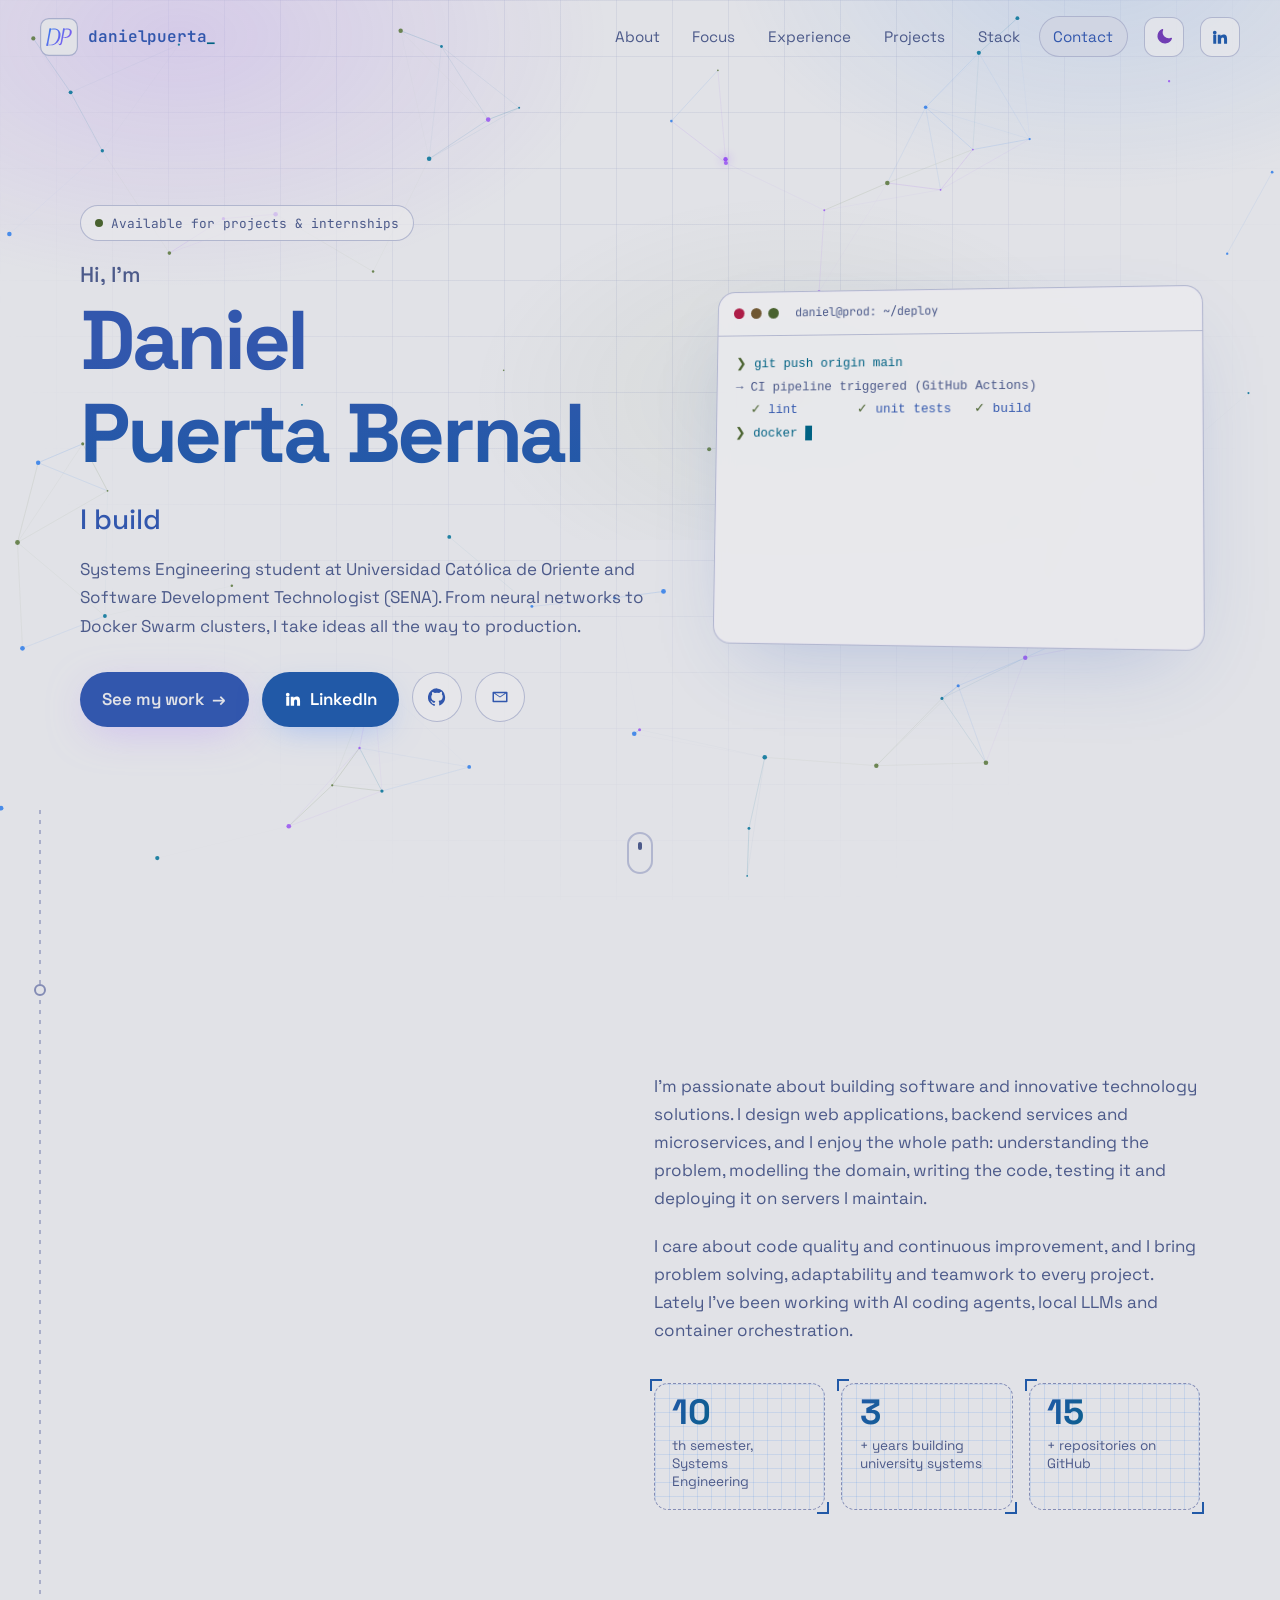
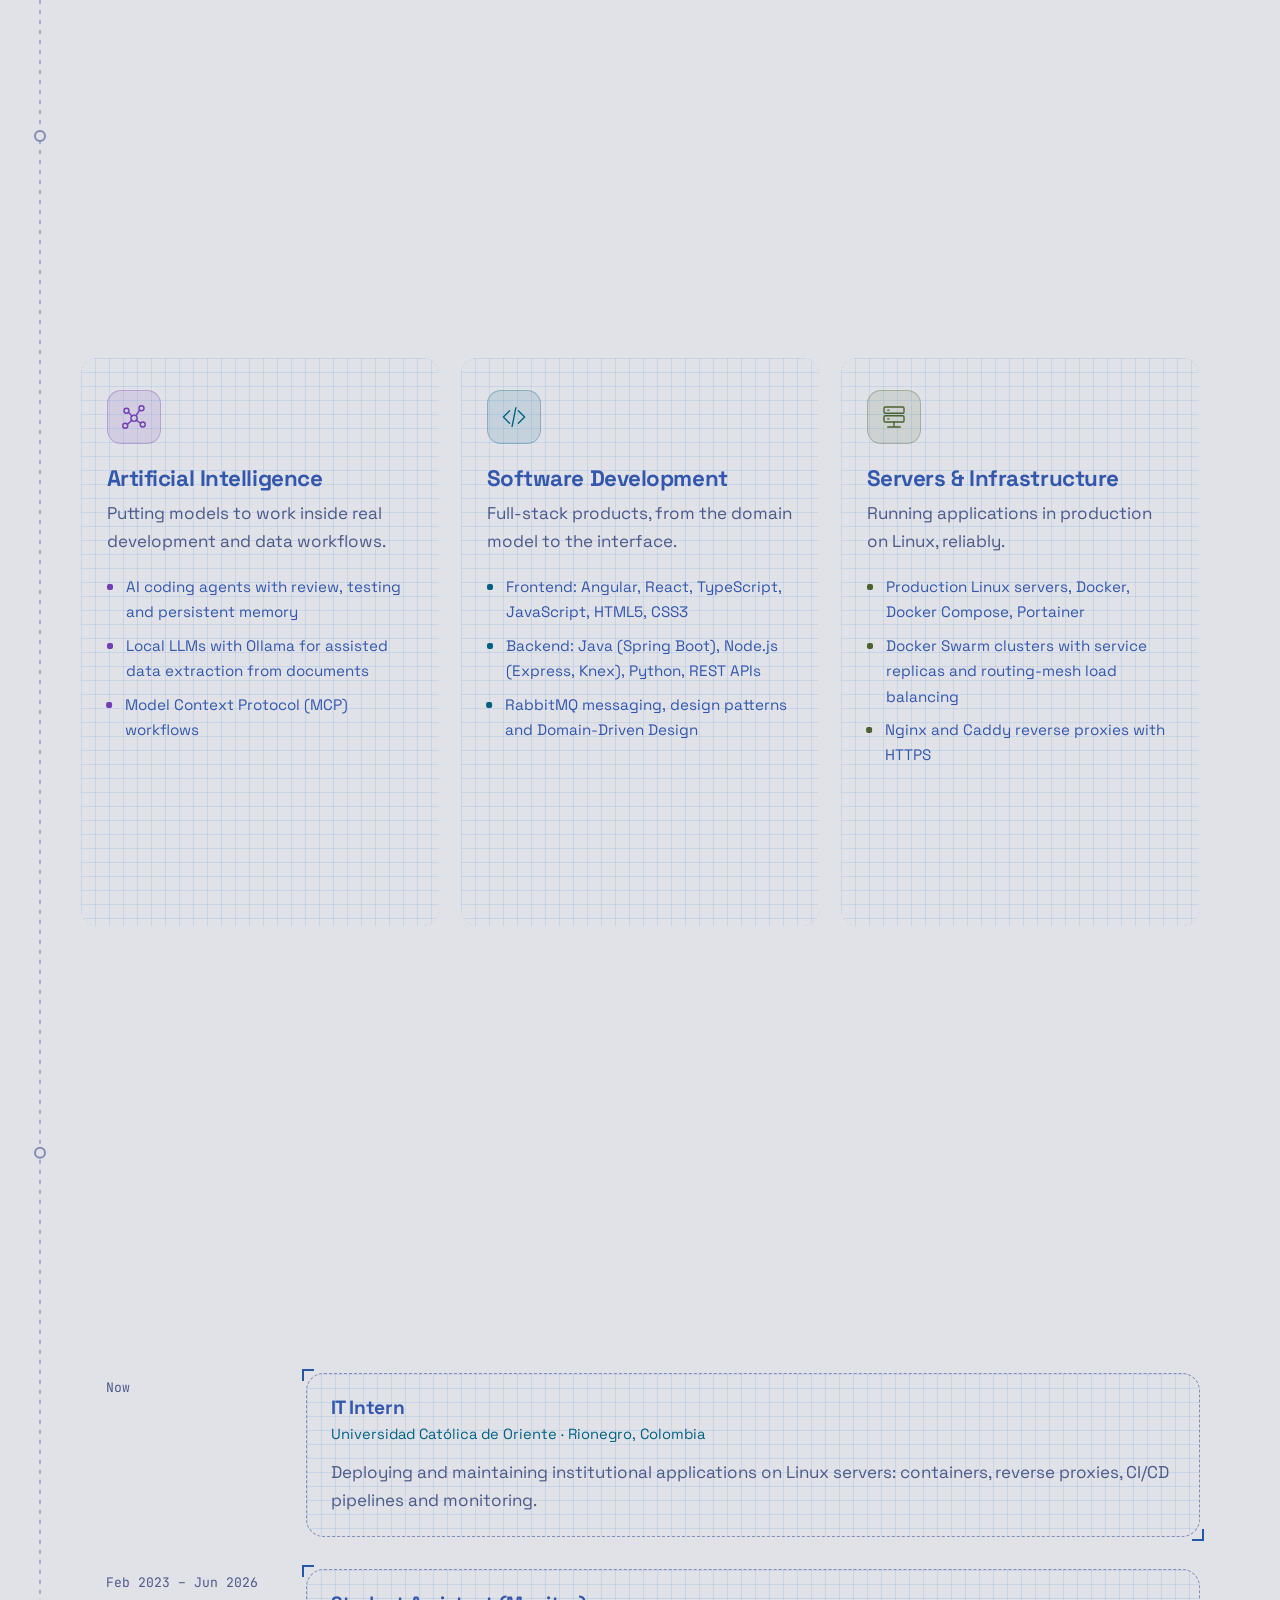
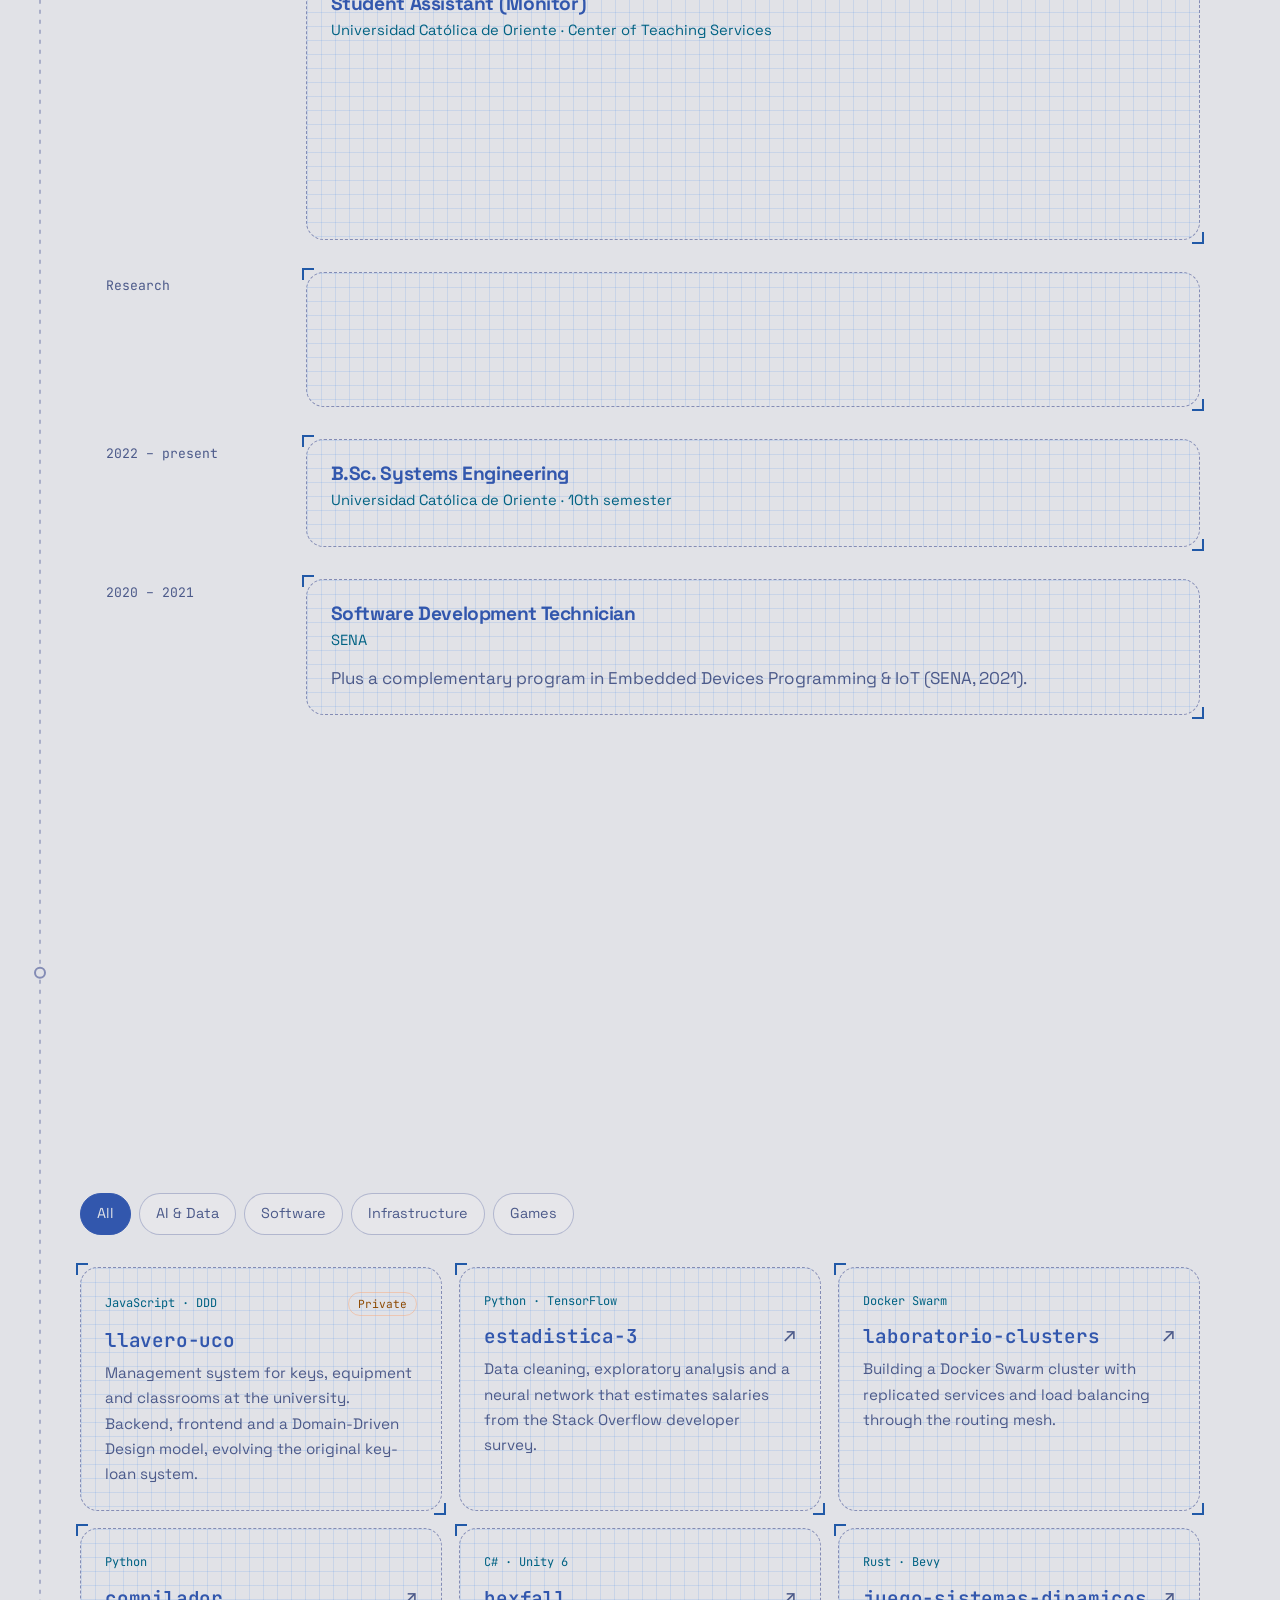
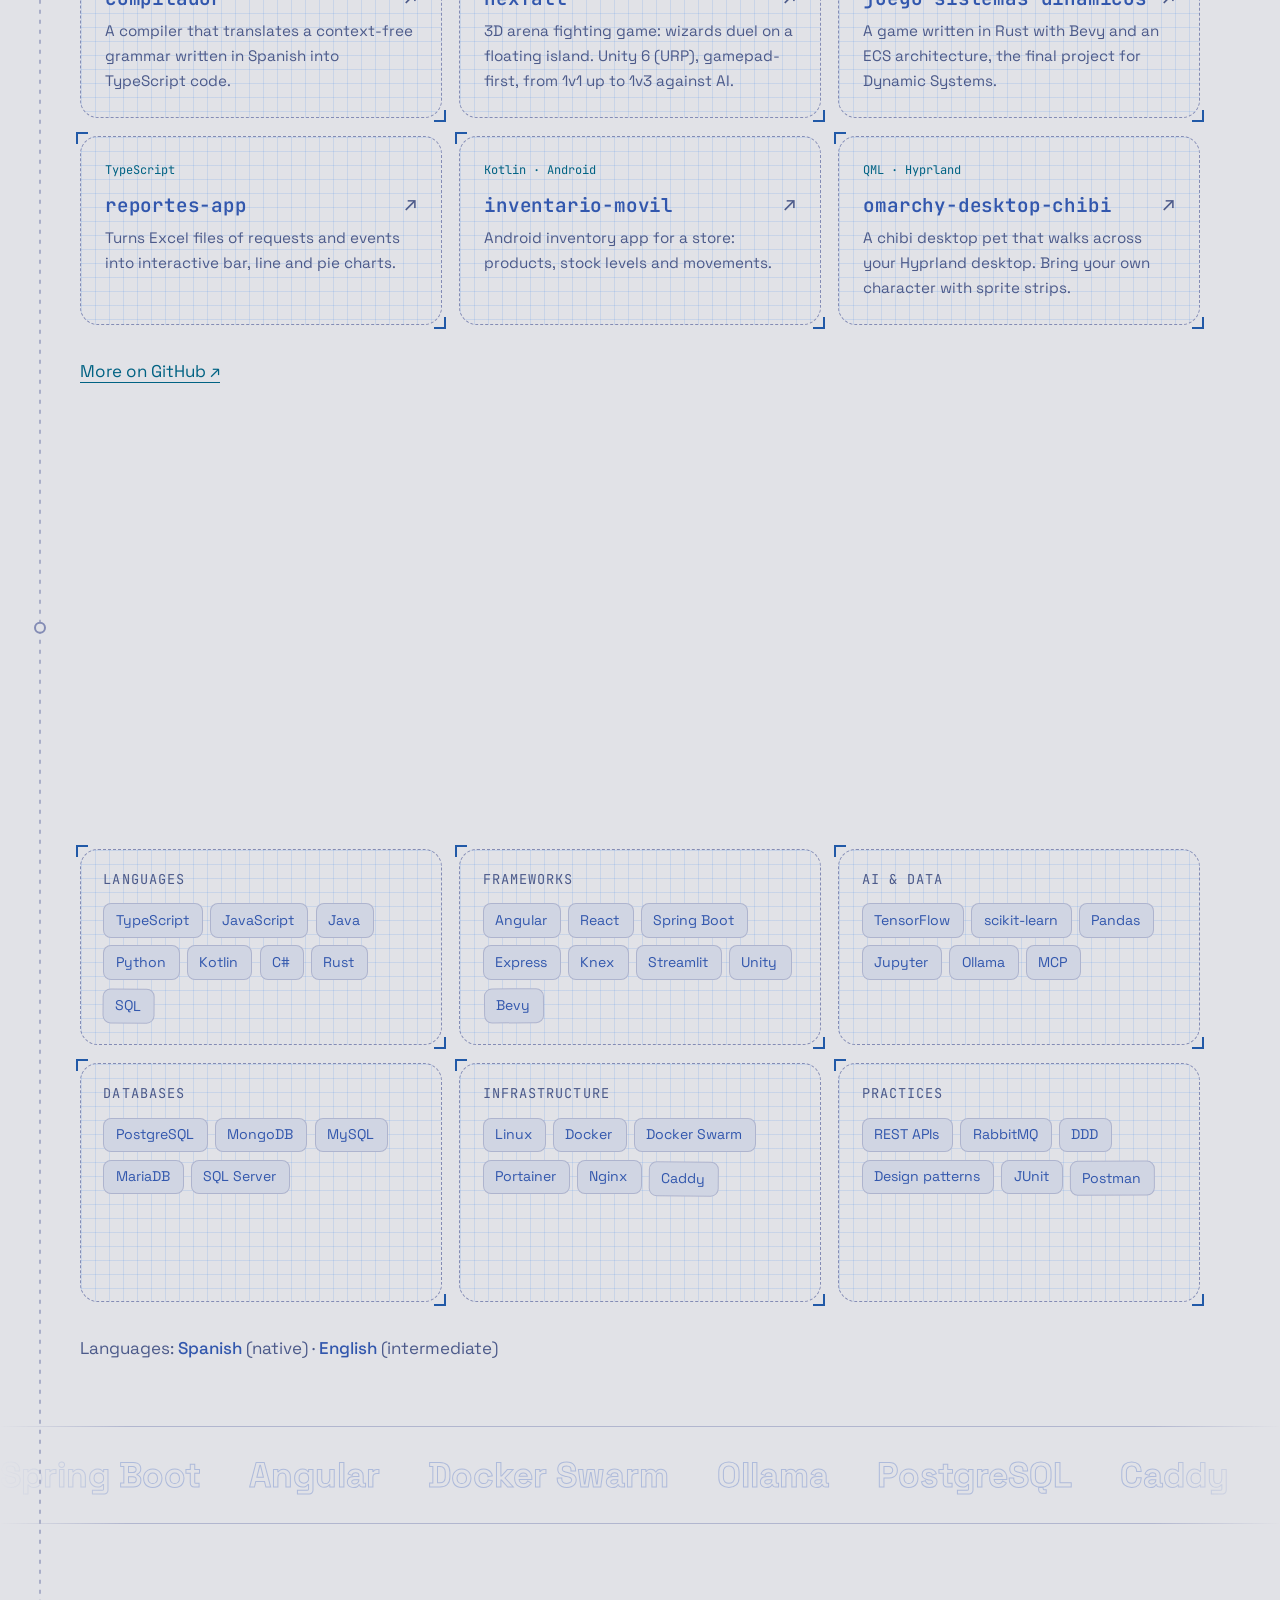
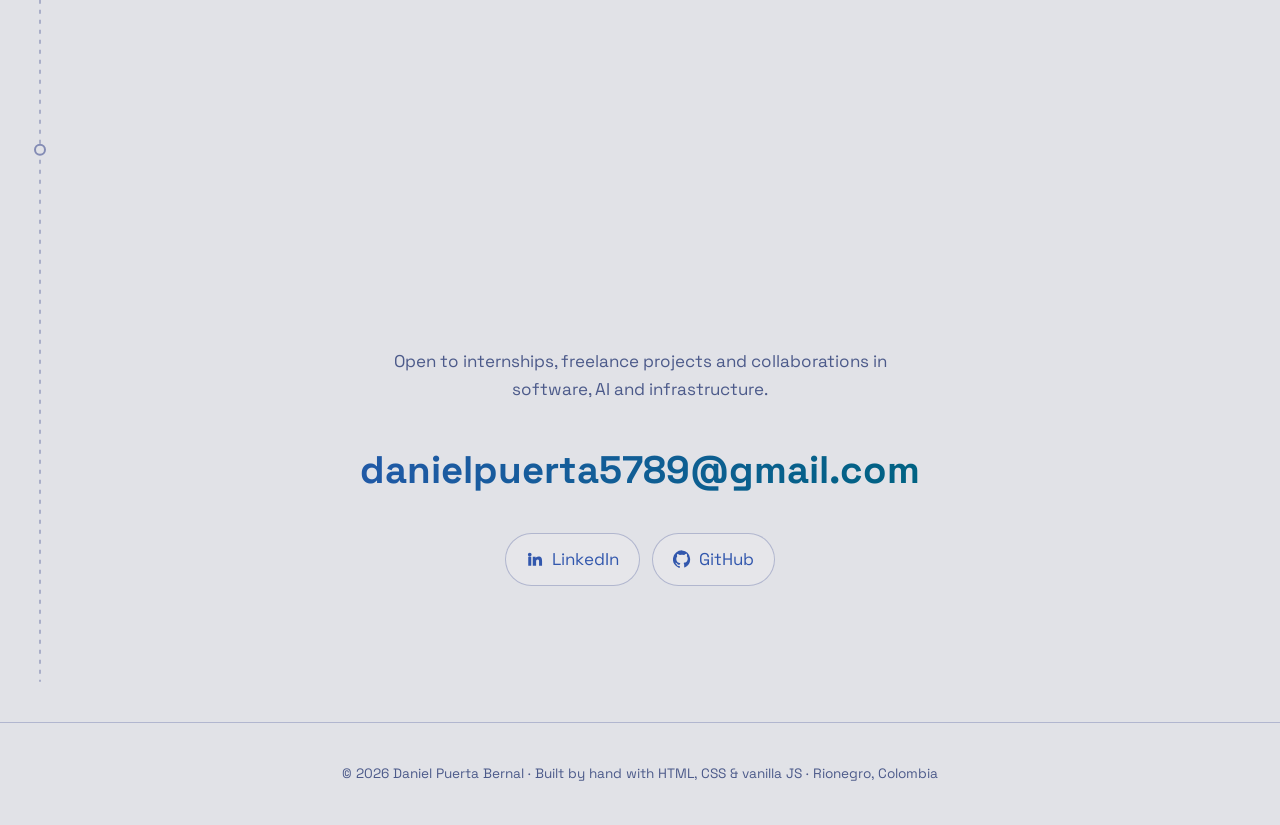
==== commit 4259da0a: "feat: link stack items to official documentation Each Stack chip opens the technology's documentatio" ====
--- a/index.html
+++ b/index.html
@@ -40,7 +40,7 @@
   <link rel="preconnect" href="https://fonts.googleapis.com">
   <link rel="preconnect" href="https://fonts.gstatic.com" crossorigin>
   <link href="https://fonts.googleapis.com/css2?family=JetBrains+Mono:wght@400;600&family=Space+Grotesk:wght@400;500;700&display=swap" rel="stylesheet">
-  <link rel="stylesheet" href="styles.css?v=3">
+  <link rel="stylesheet" href="styles.css?v=4">
 
   <script type="application/ld+json">
   {
@@ -321,12 +321,12 @@
         <p class="kicker reveal">05 / stack</p>
         <h2 id="stack-title" class="reveal">Tools I reach for.</h2>
         <div class="stack-grid">
-          <div class="stack-group reveal"><h3>Languages</h3><ul class="chips"><li>TypeScript</li><li>JavaScript</li><li>Java</li><li>Python</li><li>Kotlin</li><li>C#</li><li>Rust</li><li>SQL</li></ul></div>
-          <div class="stack-group reveal"><h3>Frameworks</h3><ul class="chips"><li>Angular</li><li>React</li><li>Spring Boot</li><li>Express</li><li>Knex</li><li>Streamlit</li><li>Unity</li><li>Bevy</li></ul></div>
-          <div class="stack-group reveal"><h3>AI &amp; Data</h3><ul class="chips"><li>TensorFlow</li><li>scikit-learn</li><li>Pandas</li><li>Jupyter</li><li>Ollama</li><li>MCP</li></ul></div>
-          <div class="stack-group reveal"><h3>Databases</h3><ul class="chips"><li>PostgreSQL</li><li>MongoDB</li><li>MySQL / MariaDB</li><li>SQL Server</li></ul></div>
-          <div class="stack-group reveal"><h3>Infrastructure</h3><ul class="chips"><li>Linux</li><li>Docker</li><li>Docker Swarm</li><li>Portainer</li><li>Nginx</li><li>Caddy</li><li>MinIO</li><li>GlitchTip</li><li>Windmill</li></ul></div>
-          <div class="stack-group reveal"><h3>Practices</h3><ul class="chips"><li>REST APIs</li><li>RabbitMQ</li><li>DDD</li><li>Design patterns</li><li>JUnit</li><li>Postman</li><li>Swagger</li><li>GitHub Actions</li><li>Gitea Actions</li></ul></div>
+          <div class="stack-group reveal"><h3>Languages</h3><ul class="chips"><li><a href="https://www.typescriptlang.org/docs/" target="_blank" rel="noopener noreferrer" aria-label="TypeScript documentation (opens in a new tab)">TypeScript</a></li><li><a href="https://developer.mozilla.org/en-US/docs/Web/JavaScript" target="_blank" rel="noopener noreferrer" aria-label="JavaScript documentation (opens in a new tab)">JavaScript</a></li><li><a href="https://docs.oracle.com/en/java/" target="_blank" rel="noopener noreferrer" aria-label="Java documentation (opens in a new tab)">Java</a></li><li><a href="https://docs.python.org/3/" target="_blank" rel="noopener noreferrer" aria-label="Python documentation (opens in a new tab)">Python</a></li><li><a href="https://kotlinlang.org/docs/home.html" target="_blank" rel="noopener noreferrer" aria-label="Kotlin documentation (opens in a new tab)">Kotlin</a></li><li><a href="https://learn.microsoft.com/en-us/dotnet/csharp/" target="_blank" rel="noopener noreferrer" aria-label="C# documentation (opens in a new tab)">C#</a></li><li><a href="https://doc.rust-lang.org/book/" target="_blank" rel="noopener noreferrer" aria-label="Rust documentation (opens in a new tab)">Rust</a></li><li><a href="https://www.postgresql.org/docs/current/sql.html" target="_blank" rel="noopener noreferrer" aria-label="SQL documentation (PostgreSQL SQL language reference) (opens in a new tab)">SQL</a></li></ul></div>
+          <div class="stack-group reveal"><h3>Frameworks</h3><ul class="chips"><li><a href="https://angular.dev/overview" target="_blank" rel="noopener noreferrer" aria-label="Angular documentation (opens in a new tab)">Angular</a></li><li><a href="https://react.dev/learn" target="_blank" rel="noopener noreferrer" aria-label="React documentation (opens in a new tab)">React</a></li><li><a href="https://docs.spring.io/spring-boot/" target="_blank" rel="noopener noreferrer" aria-label="Spring Boot documentation (opens in a new tab)">Spring Boot</a></li><li><a href="https://expressjs.com/" target="_blank" rel="noopener noreferrer" aria-label="Express documentation (opens in a new tab)">Express</a></li><li><a href="https://knexjs.org/guide/" target="_blank" rel="noopener noreferrer" aria-label="Knex documentation (opens in a new tab)">Knex</a></li><li><a href="https://docs.streamlit.io/" target="_blank" rel="noopener noreferrer" aria-label="Streamlit documentation (opens in a new tab)">Streamlit</a></li><li><a href="https://docs.unity3d.com/Manual/index.html" target="_blank" rel="noopener noreferrer" aria-label="Unity documentation (opens in a new tab)">Unity</a></li><li><a href="https://bevy.org/learn/" target="_blank" rel="noopener noreferrer" aria-label="Bevy documentation (opens in a new tab)">Bevy</a></li></ul></div>
+          <div class="stack-group reveal"><h3>AI &amp; Data</h3><ul class="chips"><li><a href="https://www.tensorflow.org/api_docs" target="_blank" rel="noopener noreferrer" aria-label="TensorFlow documentation (opens in a new tab)">TensorFlow</a></li><li><a href="https://scikit-learn.org/stable/user_guide.html" target="_blank" rel="noopener noreferrer" aria-label="scikit-learn documentation (opens in a new tab)">scikit-learn</a></li><li><a href="https://pandas.pydata.org/docs/" target="_blank" rel="noopener noreferrer" aria-label="Pandas documentation (opens in a new tab)">Pandas</a></li><li><a href="https://docs.jupyter.org/en/latest/" target="_blank" rel="noopener noreferrer" aria-label="Jupyter documentation (opens in a new tab)">Jupyter</a></li><li><a href="https://docs.ollama.com/" target="_blank" rel="noopener noreferrer" aria-label="Ollama documentation (opens in a new tab)">Ollama</a></li><li><a href="https://modelcontextprotocol.io/" target="_blank" rel="noopener noreferrer" aria-label="MCP documentation (opens in a new tab)">MCP</a></li></ul></div>
+          <div class="stack-group reveal"><h3>Databases</h3><ul class="chips"><li><a href="https://www.postgresql.org/docs/" target="_blank" rel="noopener noreferrer" aria-label="PostgreSQL documentation (opens in a new tab)">PostgreSQL</a></li><li><a href="https://www.mongodb.com/docs/" target="_blank" rel="noopener noreferrer" aria-label="MongoDB documentation (opens in a new tab)">MongoDB</a></li><li><a href="https://dev.mysql.com/doc/" target="_blank" rel="noopener noreferrer" aria-label="MySQL documentation (opens in a new tab)">MySQL</a></li><li><a href="https://mariadb.com/docs/" target="_blank" rel="noopener noreferrer" aria-label="MariaDB documentation (opens in a new tab)">MariaDB</a></li><li><a href="https://learn.microsoft.com/en-us/sql/sql-server/" target="_blank" rel="noopener noreferrer" aria-label="SQL Server documentation (opens in a new tab)">SQL Server</a></li></ul></div>
+          <div class="stack-group reveal"><h3>Infrastructure</h3><ul class="chips"><li><a href="https://docs.kernel.org/" target="_blank" rel="noopener noreferrer" aria-label="Linux documentation (opens in a new tab)">Linux</a></li><li><a href="https://docs.docker.com/" target="_blank" rel="noopener noreferrer" aria-label="Docker documentation (opens in a new tab)">Docker</a></li><li><a href="https://docs.docker.com/engine/swarm/" target="_blank" rel="noopener noreferrer" aria-label="Docker Swarm documentation (opens in a new tab)">Docker Swarm</a></li><li><a href="https://docs.portainer.io/" target="_blank" rel="noopener noreferrer" aria-label="Portainer documentation (opens in a new tab)">Portainer</a></li><li><a href="https://nginx.org/en/docs/" target="_blank" rel="noopener noreferrer" aria-label="Nginx documentation (opens in a new tab)">Nginx</a></li><li><a href="https://caddyserver.com/docs/" target="_blank" rel="noopener noreferrer" aria-label="Caddy documentation (opens in a new tab)">Caddy</a></li><li><a href="https://github.com/minio/minio/tree/master/docs" target="_blank" rel="noopener noreferrer" aria-label="MinIO documentation on GitHub (opens in a new tab)">MinIO</a></li><li><a href="https://glitchtip.com/documentation/" target="_blank" rel="noopener noreferrer" aria-label="GlitchTip documentation (opens in a new tab)">GlitchTip</a></li><li><a href="https://www.windmill.dev/docs/intro" target="_blank" rel="noopener noreferrer" aria-label="Windmill documentation (opens in a new tab)">Windmill</a></li></ul></div>
+          <div class="stack-group reveal"><h3>Practices</h3><ul class="chips"><li><a href="https://developer.mozilla.org/en-US/docs/Web/HTTP" target="_blank" rel="noopener noreferrer" aria-label="REST APIs: HTTP documentation on MDN (opens in a new tab)">REST APIs</a></li><li><a href="https://www.rabbitmq.com/docs" target="_blank" rel="noopener noreferrer" aria-label="RabbitMQ documentation (opens in a new tab)">RabbitMQ</a></li><li><a href="https://www.domainlanguage.com/ddd/" target="_blank" rel="noopener noreferrer" aria-label="Domain-Driven Design reference by Eric Evans (opens in a new tab)">DDD</a></li><li><a href="https://refactoring.guru/design-patterns" target="_blank" rel="noopener noreferrer" aria-label="Design patterns reference on Refactoring.Guru (opens in a new tab)">Design patterns</a></li><li><a href="https://docs.junit.org/current/user-guide/" target="_blank" rel="noopener noreferrer" aria-label="JUnit documentation (opens in a new tab)">JUnit</a></li><li><a href="https://learning.postman.com/docs/" target="_blank" rel="noopener noreferrer" aria-label="Postman documentation (opens in a new tab)">Postman</a></li><li><a href="https://swagger.io/docs/" target="_blank" rel="noopener noreferrer" aria-label="Swagger documentation (opens in a new tab)">Swagger</a></li><li><a href="https://docs.github.com/en/actions" target="_blank" rel="noopener noreferrer" aria-label="GitHub Actions documentation (opens in a new tab)">GitHub Actions</a></li><li><a href="https://docs.gitea.com/usage/actions/overview" target="_blank" rel="noopener noreferrer" aria-label="Gitea Actions documentation (opens in a new tab)">Gitea Actions</a></li></ul></div>
         </div>
         <p class="langs reveal">Languages: <strong>Spanish</strong> (native) · <strong>English</strong> (intermediate)</p>
       </div>
@@ -359,6 +359,6 @@
     <p>© <span id="year">2026</span> Daniel Puerta Bernal · Built by hand with HTML, CSS &amp; vanilla JS · Rionegro, Colombia</p>
   </footer>
 
-  <script src="main.js?v=3" defer></script>
+  <script src="main.js?v=4" defer></script>
 </body>
 </html>
--- a/styles.css
+++ b/styles.css
@@ -388,8 +388,19 @@
 .stack-group { padding: 1.4rem; border: 1px solid var(--border); border-radius: var(--radius); background: var(--surface); }
 .stack-group h3 { font-size: .85rem; font-family: var(--mono); font-weight: 400; color: var(--muted); margin-bottom: 1rem; text-transform: uppercase; letter-spacing: .08em; }
 .chips { display: flex; flex-wrap: wrap; gap: .45rem; }
-.chips li { font-size: .88rem; padding: .3rem .7rem; border-radius: 8px; background: var(--surface-2); border: 1px solid var(--border); transition: border-color .25s, transform .25s var(--ease); }
-.chips li:hover { border-color: var(--cyan); }
+.chips li { font-size: .88rem; border-radius: 8px; background: var(--surface-2); border: 1px solid var(--border); transition: border-color .25s, background-color .25s; }
+.chips a {
+  display: inline-flex; align-items: center; gap: .3rem; padding: .3rem .7rem; border-radius: inherit;
+  color: inherit; text-decoration: none;
+}
+.chips a::after { /* external-docs arrow, revealed on hover/focus */
+  content: "↗"; font-size: .75em; color: var(--tn-blue); opacity: 0; margin-right: -.55rem;
+  transform: translate(-3px, 2px); transition: opacity .25s, transform .3s var(--ease), margin .3s var(--ease);
+}
+.chips li:hover, .chips li:focus-within { border-color: var(--tn-blue); }
+.chips a:hover, .chips a:focus-visible { text-decoration: underline; text-decoration-color: var(--tn-blue); text-underline-offset: 3px; }
+.chips a:hover::after, .chips a:focus-visible::after { opacity: 1; margin-right: 0; transform: none; }
+.chips a:focus-visible { outline: 2px solid var(--tn-orange); outline-offset: 2px; }
 .langs { color: var(--muted); margin-top: 2rem; }
 .langs strong { color: var(--text); font-weight: 500; }
 .marquee { margin-top: 4rem; overflow: hidden; border-block: 1px solid var(--border); padding: 1.2rem 0; mask-image: linear-gradient(90deg, transparent, #000 10%, #000 90%, transparent); }
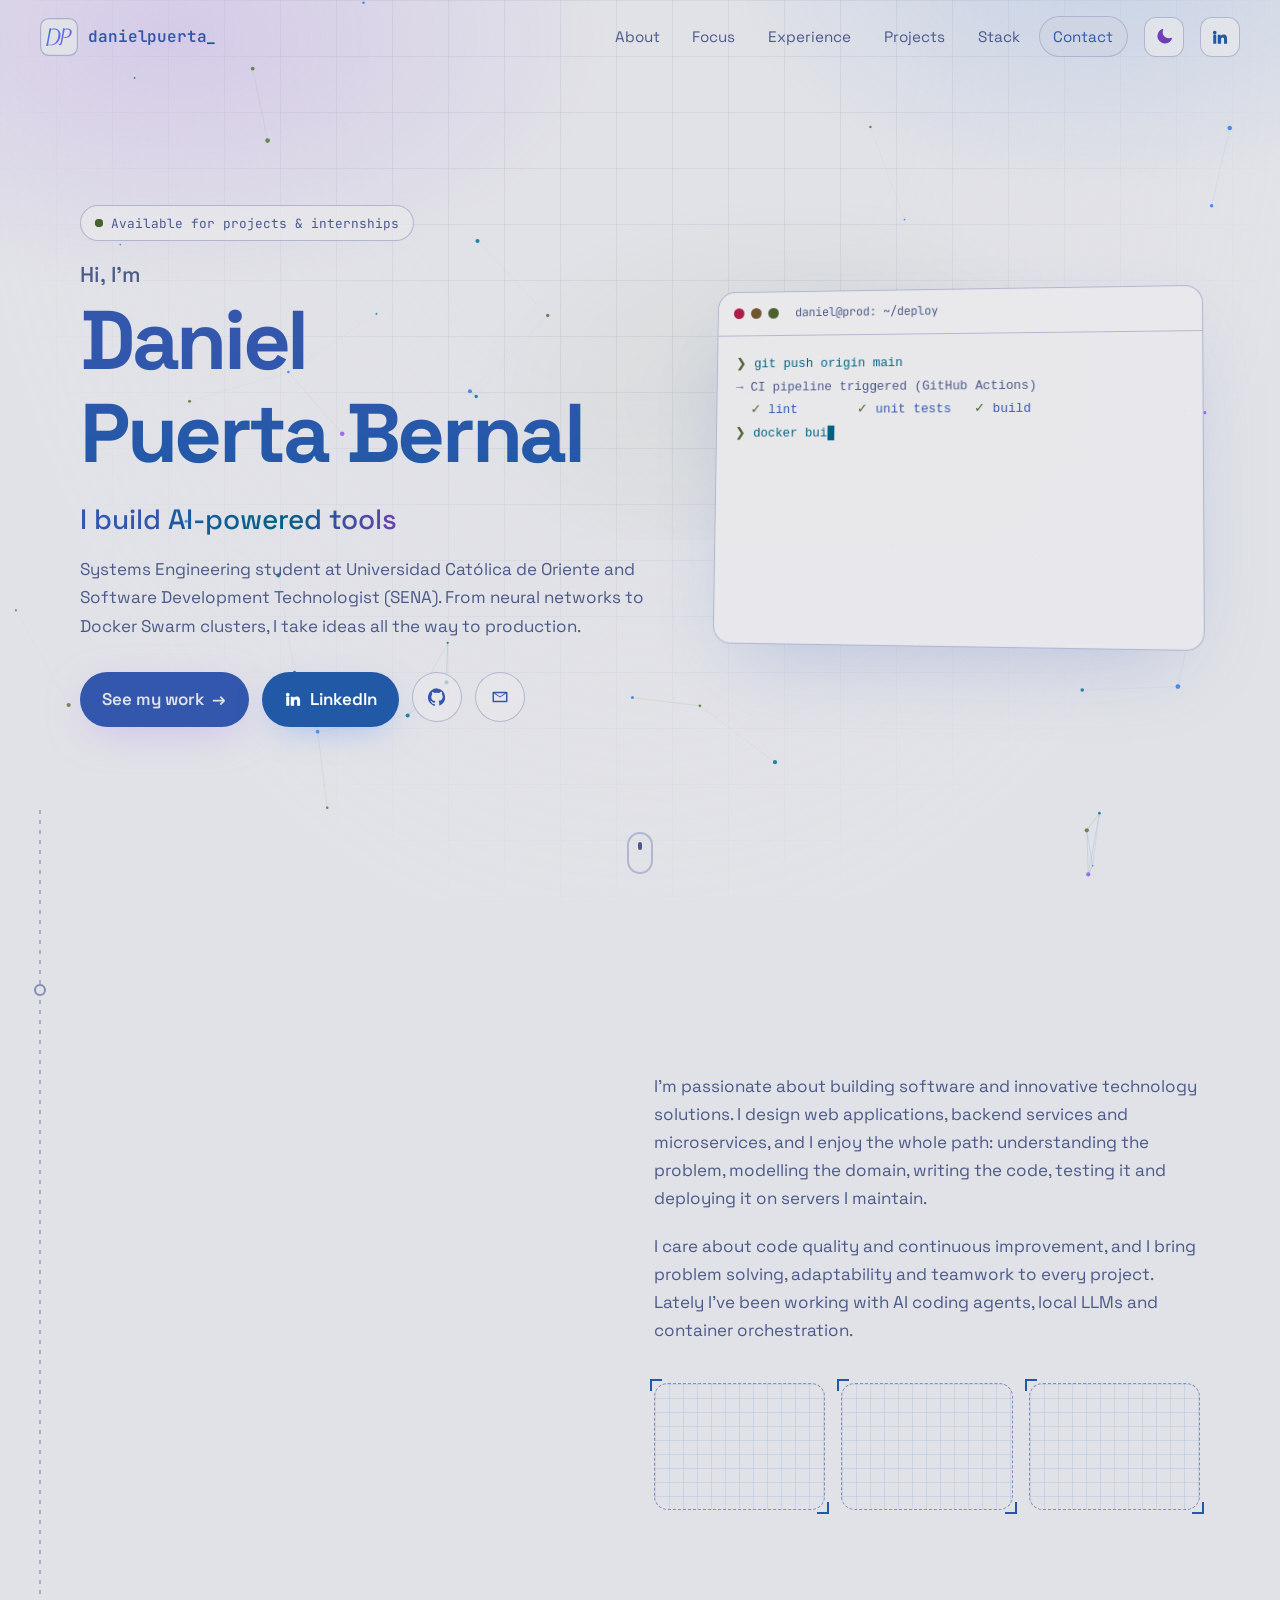
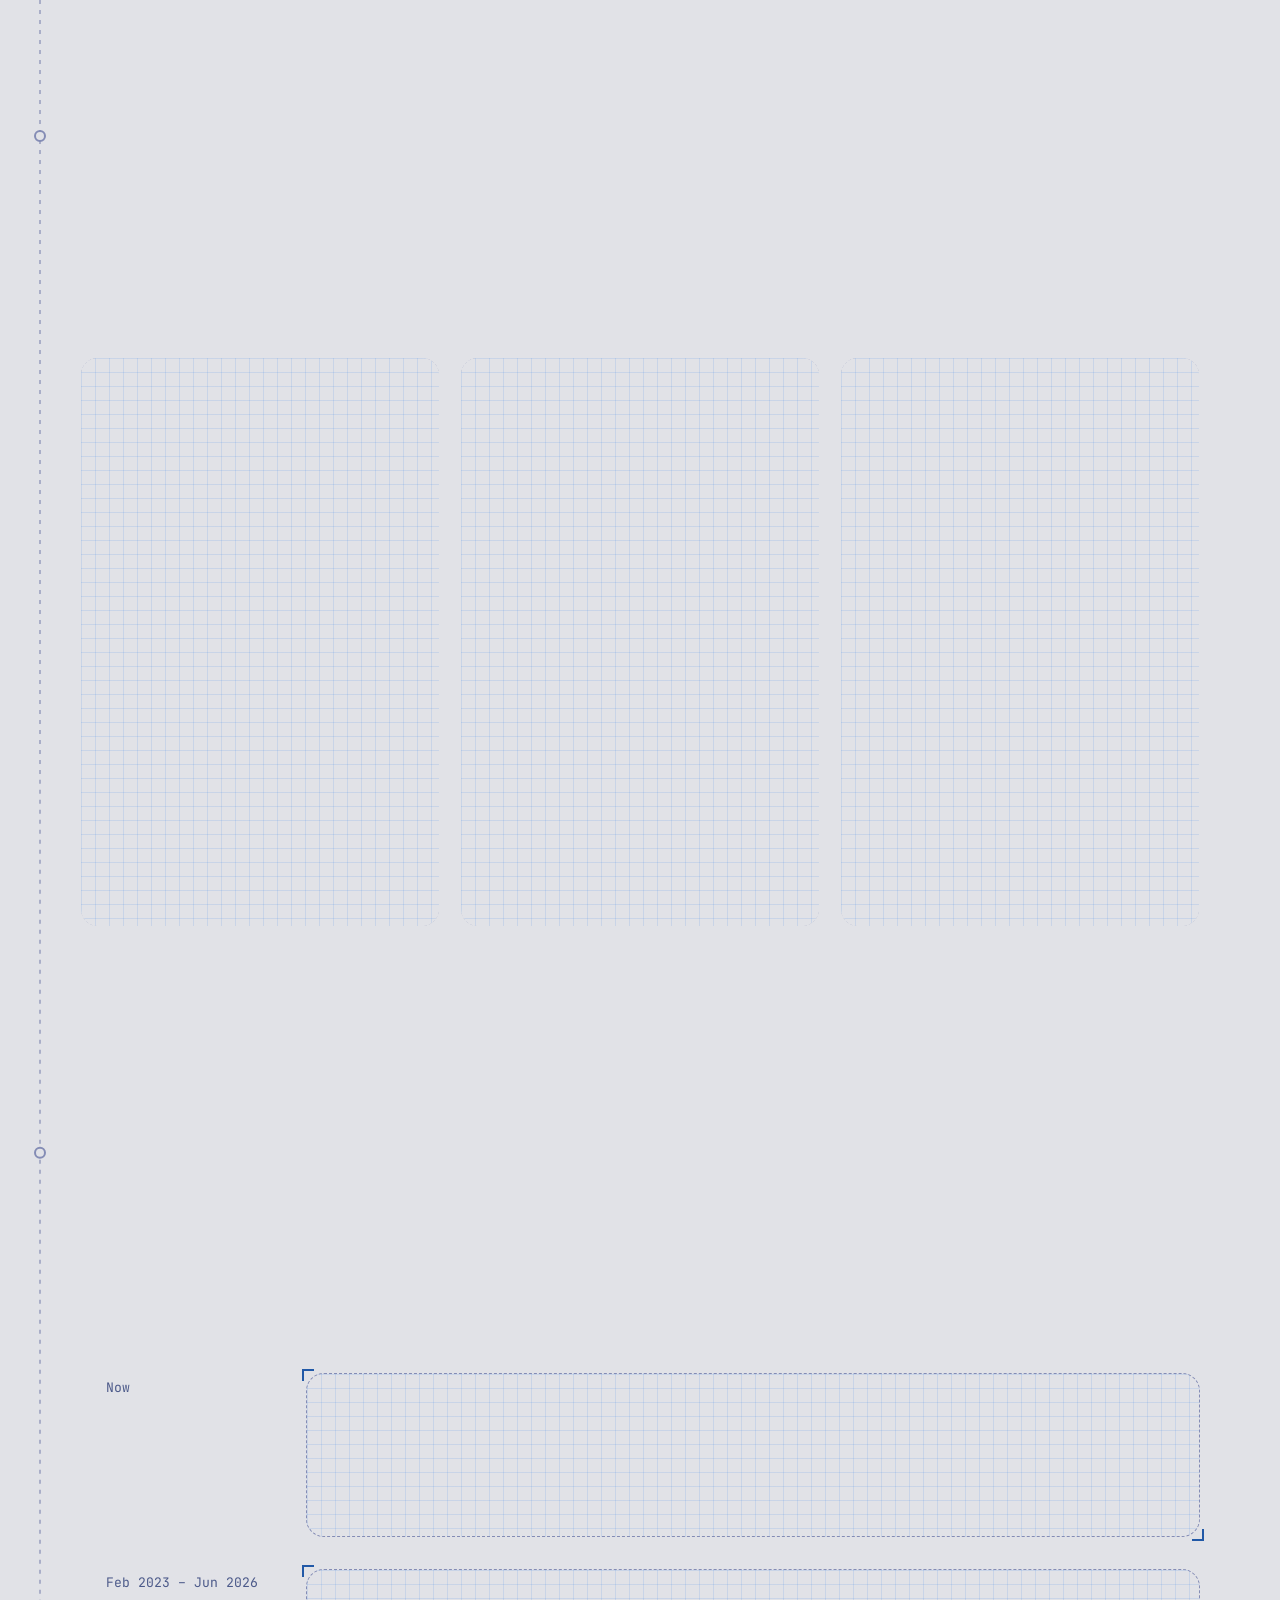
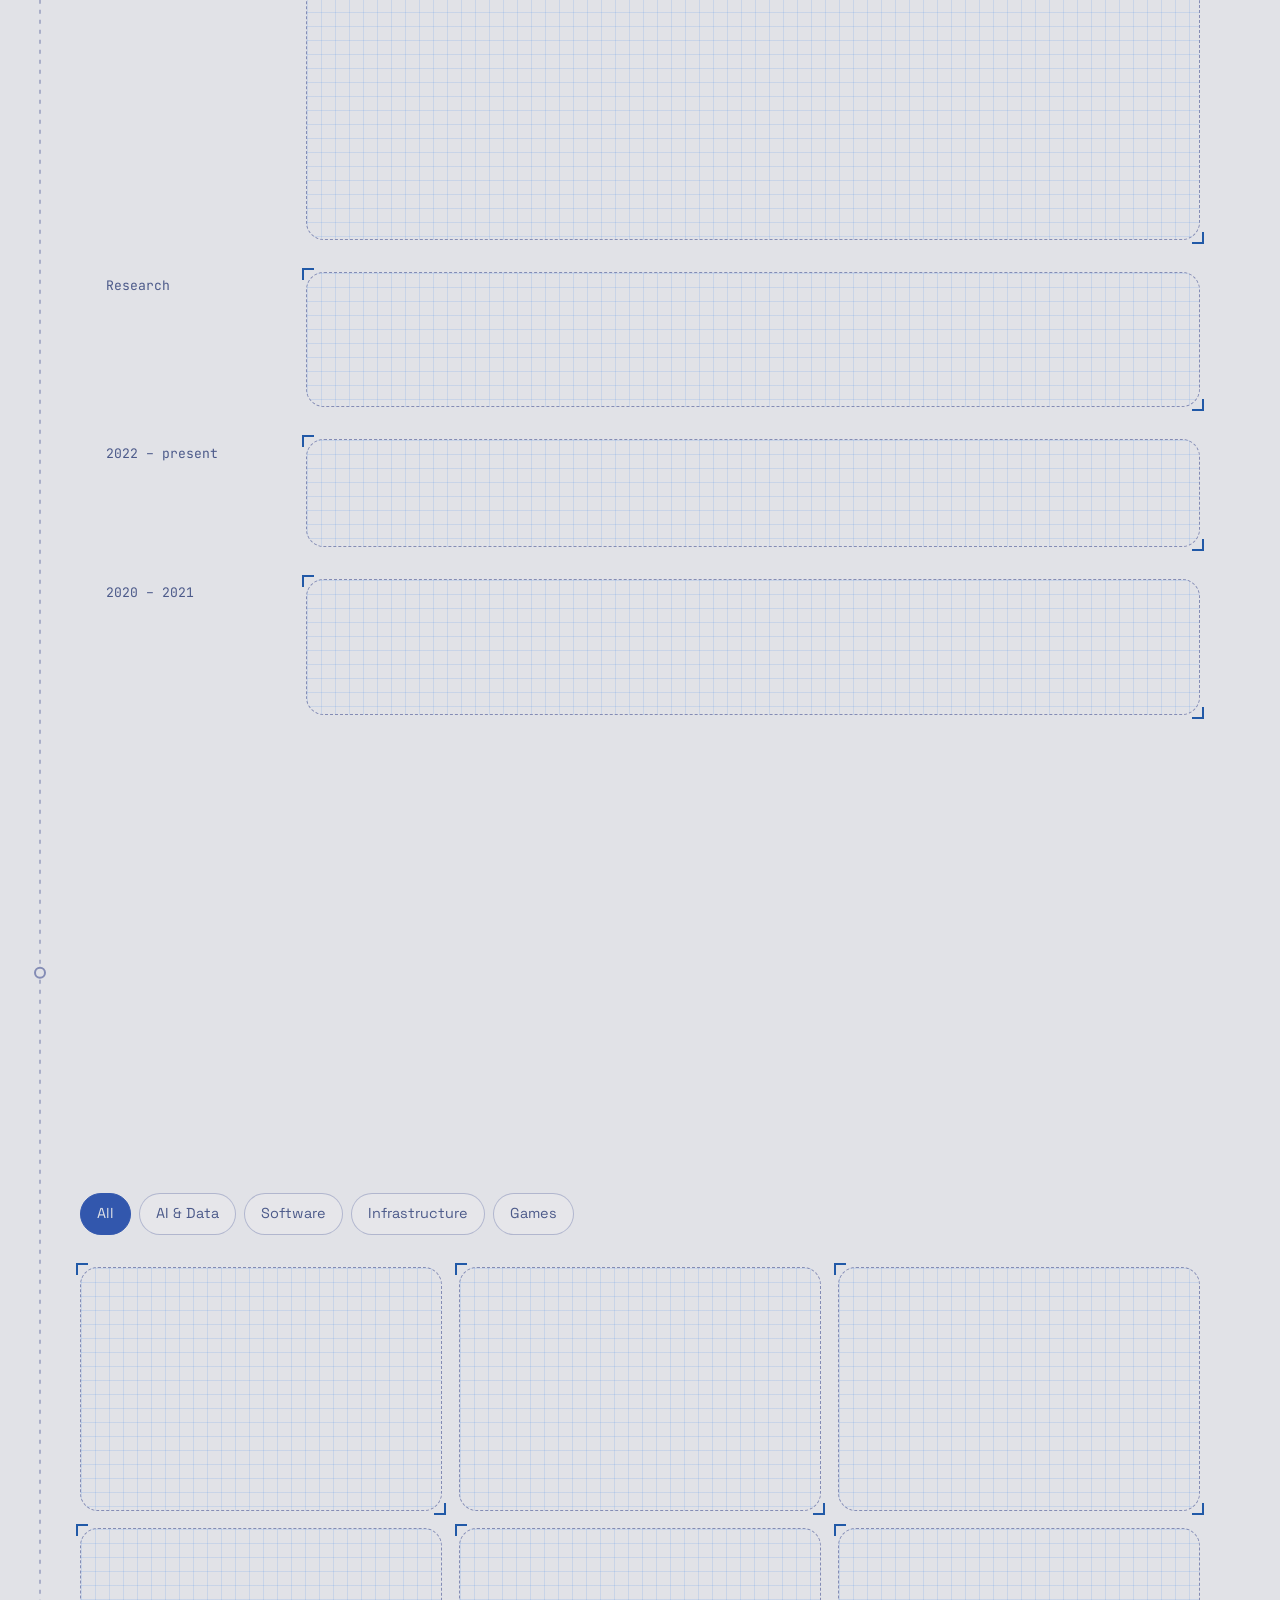
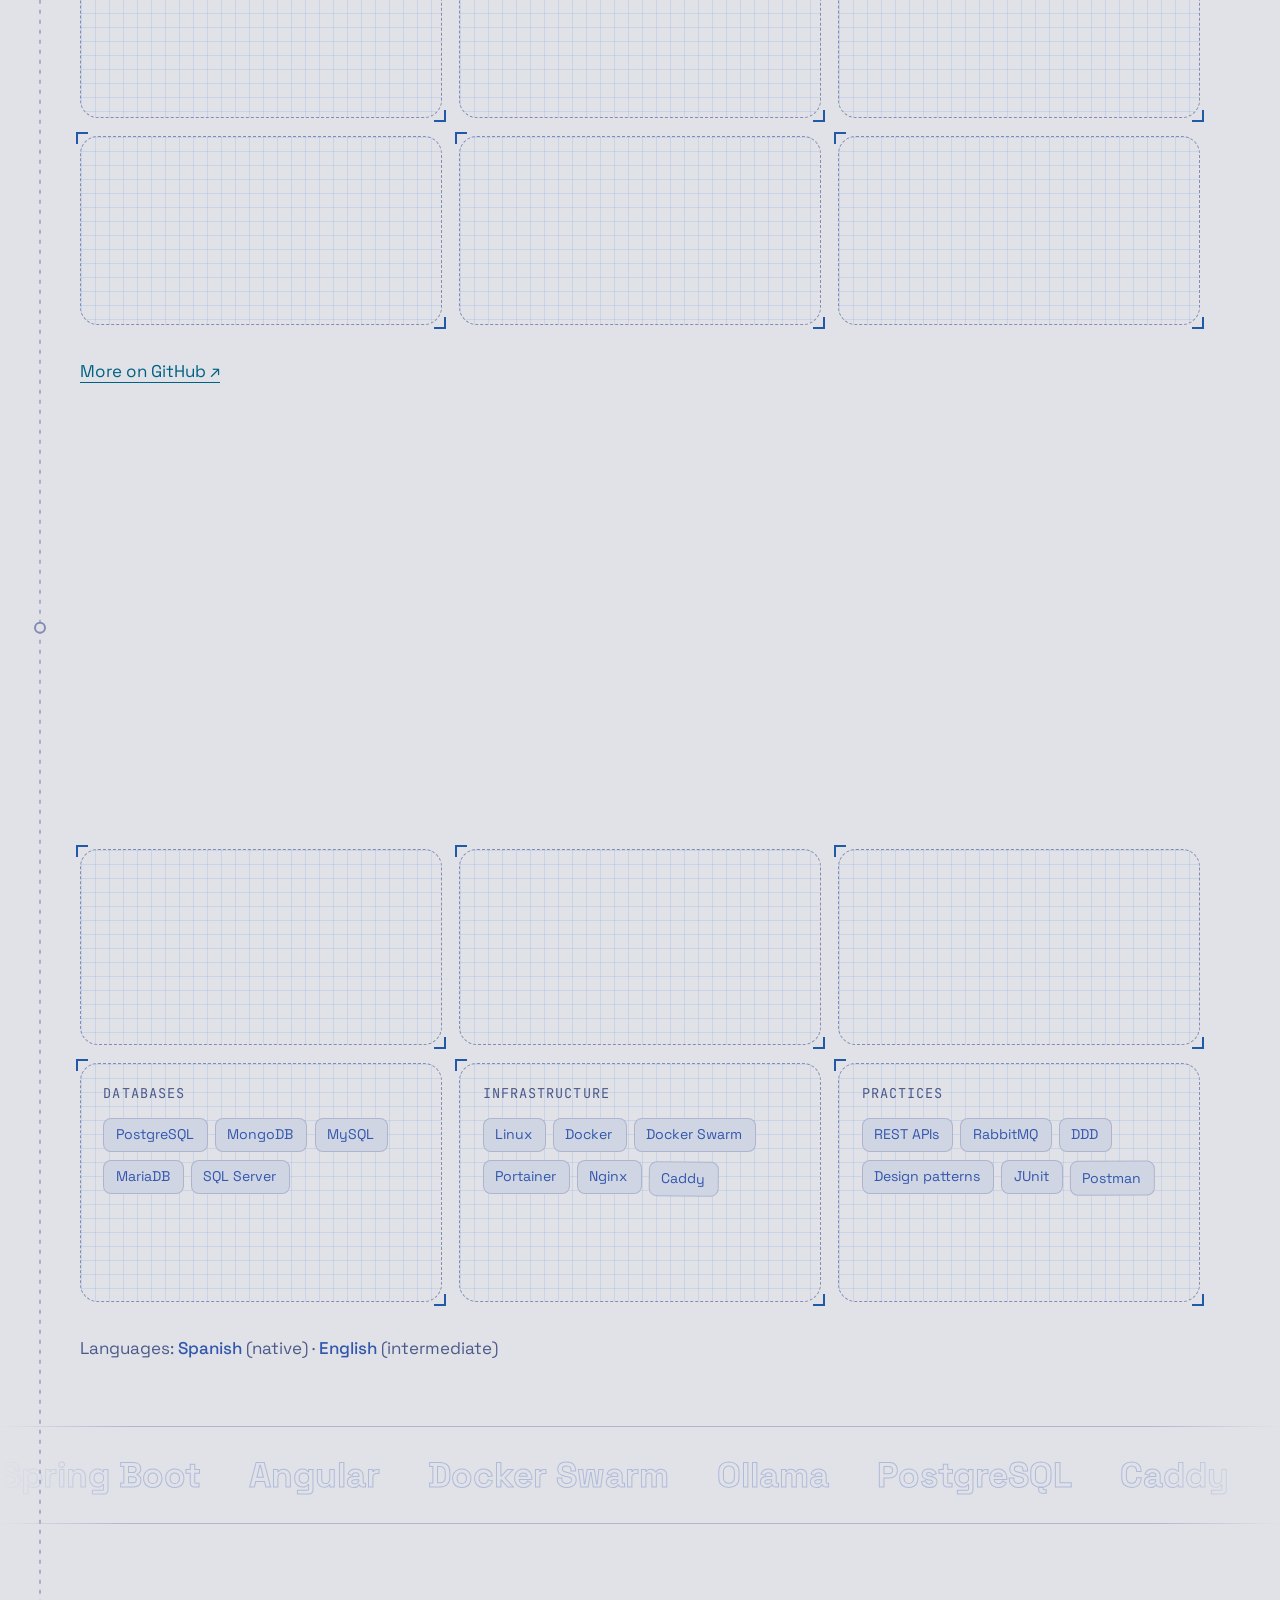
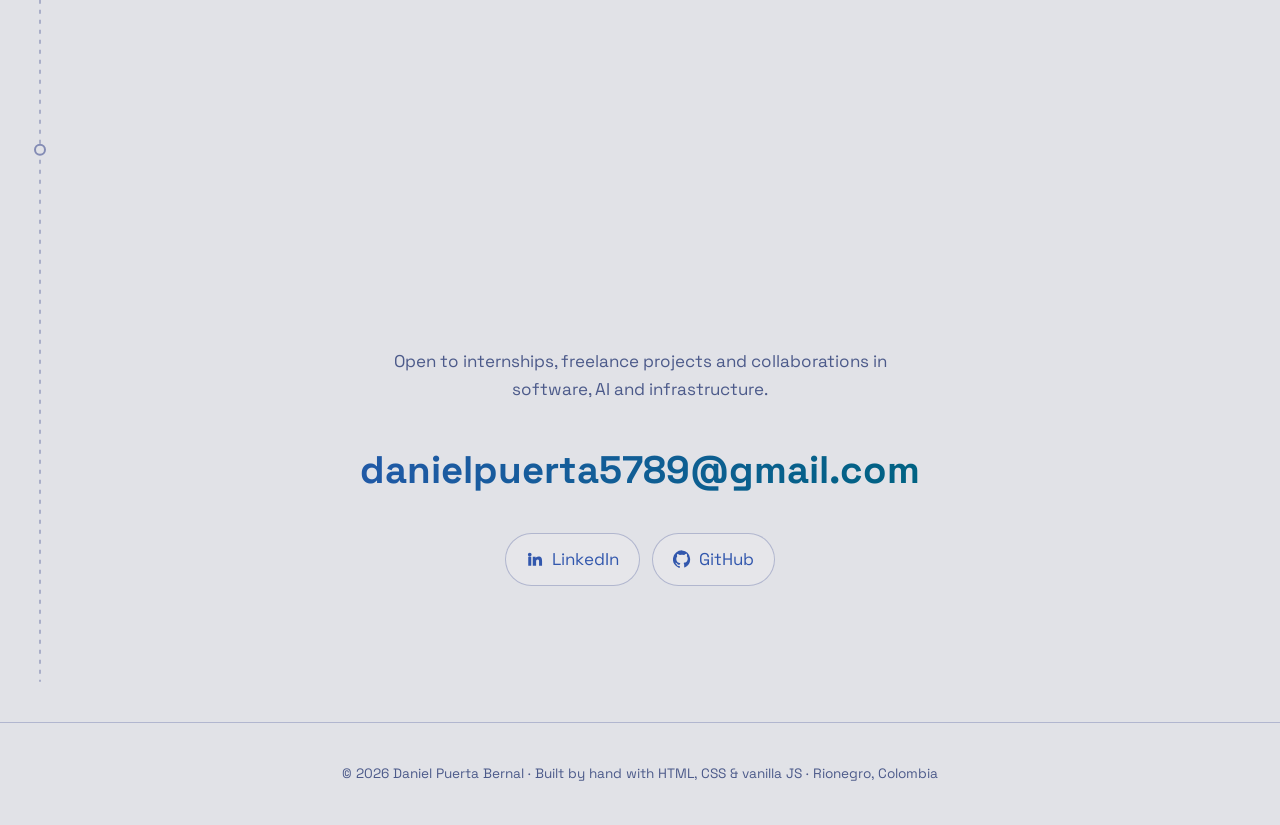
==== commit b404a766: "perf: smooth scroll animations in Gecko browsers Firefox and Zen repainted a fixed full-viewport gri" ====
--- a/index.html
+++ b/index.html
@@ -18,6 +18,8 @@
         t = window.matchMedia && matchMedia("(prefers-color-scheme: light)").matches ? "light" : "dark";
       }
       document.documentElement.setAttribute("data-theme", t);
+      // Gecko (Firefox, Zen) gets cheaper scroll effects; see .gecko rules in styles.css.
+      if (/\bGecko\/\d/.test(navigator.userAgent) && !/like Gecko/.test(navigator.userAgent)) document.documentElement.classList.add("gecko");
     })();
   </script>
   <link rel="canonical" href="https://danielpuertabernal.github.io/">
@@ -40,7 +42,7 @@
   <link rel="preconnect" href="https://fonts.googleapis.com">
   <link rel="preconnect" href="https://fonts.gstatic.com" crossorigin>
   <link href="https://fonts.googleapis.com/css2?family=JetBrains+Mono:wght@400;600&family=Space+Grotesk:wght@400;500;700&display=swap" rel="stylesheet">
-  <link rel="stylesheet" href="styles.css?v=4">
+  <link rel="stylesheet" href="styles.css?v=5">
 
   <script type="application/ld+json">
   {
@@ -359,6 +361,6 @@
     <p>© <span id="year">2026</span> Daniel Puerta Bernal · Built by hand with HTML, CSS &amp; vanilla JS · Rionegro, Colombia</p>
   </footer>
 
-  <script src="main.js?v=4" defer></script>
+  <script src="main.js?v=5" defer></script>
 </body>
 </html>
--- a/styles.css
+++ b/styles.css
@@ -32,7 +32,7 @@
   --grid-line: rgba(65, 72, 104, 0.22);
   --nav-bg: rgba(22, 22, 30, 0.78);
   --menu-bg: rgba(22, 22, 30, 0.97);
-  --term-bg: rgba(22, 22, 30, 0.88);
+  --term-bg: rgba(22, 22, 30, 0.94);
   --shadow-lg: rgba(0, 0, 0, 0.8);
   --glow-1: rgba(187, 154, 247, 0.22);
   --glow-2: rgba(125, 207, 255, 0.16);
@@ -75,7 +75,7 @@
   --grid-line: rgba(168, 174, 203, 0.24);
   --nav-bg: rgba(225, 226, 231, 0.8);
   --menu-bg: rgba(225, 226, 231, 0.97);
-  --term-bg: rgba(233, 233, 236, 0.92);
+  --term-bg: rgba(233, 233, 236, 0.96);
   --shadow-lg: rgba(55, 96, 191, 0.28);
   --glow-1: rgba(152, 84, 241, 0.16);
   --glow-2: rgba(46, 125, 233, 0.14);
@@ -111,7 +111,7 @@
   --grid-line: rgba(168, 174, 203, 0.24);
   --nav-bg: rgba(225, 226, 231, 0.8);
   --menu-bg: rgba(225, 226, 231, 0.97);
-  --term-bg: rgba(233, 233, 236, 0.92);
+  --term-bg: rgba(233, 233, 236, 0.96);
   --shadow-lg: rgba(55, 96, 191, 0.28);
   --glow-1: rgba(152, 84, 241, 0.16);
   --glow-2: rgba(46, 125, 233, 0.14);
@@ -152,10 +152,10 @@
   pointer-events: none;
   z-index: -1;
   background-image:
+    radial-gradient(ellipse at 50% 0%, transparent 30%, var(--bg) 75%),
     linear-gradient(var(--grid-line) 1px, transparent 1px),
     linear-gradient(90deg, var(--grid-line) 1px, transparent 1px);
-  background-size: 56px 56px;
-  mask-image: radial-gradient(ellipse at 50% 0%, #000 30%, transparent 75%);
+  background-size: 100% 100%, 56px 56px, 56px 56px;
 }
 img, svg, canvas { display: block; max-width: 100%; }
 a { color: inherit; }
@@ -252,7 +252,8 @@
   font-family: var(--mono); font-size: .8rem; color: var(--muted);
   padding: .4rem .85rem; border: 1px solid var(--border); border-radius: 999px; background: var(--surface);
 }
-.dot { width: 8px; height: 8px; border-radius: 50%; background: var(--green); box-shadow: 0 0 0 0 rgba(158,206,106,.6); animation: pulse 2.2s infinite; }
+.dot { position: relative; width: 8px; height: 8px; border-radius: 50%; background: var(--green); }
+.dot::after { content: ""; position: absolute; inset: 0; border-radius: 50%; background: var(--green); animation: pulse 2.2s ease-out infinite; }
 .hero-hello { display: block; font-size: clamp(1.1rem, 2vw, 1.35rem); font-weight: 500; color: var(--muted); margin-bottom: .4rem; letter-spacing: 0; }
 .hero-name {
   display: block; font-size: clamp(2.6rem, 7vw, 5.2rem); font-weight: 700; letter-spacing: -0.04em;
@@ -277,7 +278,7 @@
 /* TERMINAL */
 .terminal {
   border-radius: var(--radius); border: 1px solid var(--border);
-  background: var(--term-bg); backdrop-filter: blur(10px); -webkit-backdrop-filter: blur(10px);
+  background: var(--term-bg);
   box-shadow: 0 30px 80px -30px var(--shadow-lg), 0 0 0 1px rgba(187,154,247,.06) inset;
   overflow: hidden; transform: perspective(1200px) rotateY(-6deg) rotateX(3deg);
   transition: transform .8s var(--ease);
@@ -437,7 +438,7 @@
 
 @keyframes draw { to { stroke-dashoffset: 0; } }
 @keyframes blink { 50% { opacity: 0; } }
-@keyframes pulse { 0% { box-shadow: 0 0 0 0 rgba(158,206,106,.55); } 70% { box-shadow: 0 0 0 10px rgba(158,206,106,0); } 100% { box-shadow: 0 0 0 0 rgba(158,206,106,0); } }
+@keyframes pulse { 0% { transform: scale(1); opacity: .6; } 70%, 100% { transform: scale(3.4); opacity: 0; } }
 @keyframes rise { from { opacity: 0; transform: translateY(24px); } }
 @keyframes drift { to { transform: translate3d(3%, 4%, 0) scale(1.06); } }
 @keyframes wheel { 0% { opacity: 0; transform: translateY(0); } 30% { opacity: 1; } 100% { opacity: 0; transform: translateY(14px); } }
@@ -539,16 +540,43 @@
 .build .tl-item::before { transform: scale(var(--p, 1)); }
 
 /* page spine: an SVG connector drawn by scroll progress (wide screens only) */
-.spine { display: none; }
+.spine, .spine-ink-bar { display: none; }
 @media (min-width: 1280px) {
   .build .spine { display: block; position: absolute; left: 28px; top: 0; width: 24px; height: 100%; pointer-events: none; z-index: 1; }
   .spine path { fill: none; stroke-width: 2; }
   .spine .spine-track { stroke: var(--spine-track); stroke-dasharray: 4 6; }
-  .spine .spine-ink { stroke: url(#spine-g); stroke-dasharray: 1; }
+  .build .spine-ink-bar { display: block; position: absolute; left: 39px; width: 2px; z-index: 1; pointer-events: none;
+    background: linear-gradient(var(--tn-blue), var(--tn-purple)); transform-origin: 50% 0; transform: scaleY(var(--sp, 0)); }
   .spine circle { fill: var(--tn-bg); stroke: var(--tn-comment); stroke-width: 2; transition: stroke .3s, fill .3s; }
   .spine circle.is-on { fill: var(--tn-blue); stroke: var(--tn-purple); }
 }
 main { position: relative; }
+
+/* decorative loops stop while their section is off-screen (class set by main.js) */
+.is-offscreen .hero-glow, .is-offscreen .dot::after, .is-offscreen .caret, .is-offscreen .scroll-hint span,
+.marquee.is-offscreen .marquee-track { animation-play-state: paused; }
+
+
+/* GECKO (Firefox, Zen): backdrop-filter and animated clip-path repaint large areas on every
+   scroll frame there, so use solid translucent bars and opacity/transform-based building. */
+/* A fixed full-viewport gradient layer behind scrolling content is repainted on every scroll
+   frame in Gecko (~45ms/frame measured in Zen at 1440px). Its radial fade only shows the grid
+   near the top, so there it scrolls away with the hero instead of staying fixed. */
+.gecko body::before { position: absolute; bottom: auto; height: 100vh; }
+.gecko .nav.is-scrolled { backdrop-filter: none; -webkit-backdrop-filter: none; background: var(--menu-bg); }
+.gecko .nav-links { backdrop-filter: none; -webkit-backdrop-filter: none; }
+.gecko.build .bld-fill { clip-path: none; opacity: var(--p, 1); transform: scale(calc(.96 + .04 * var(--p, 1))); }
+.gecko .rotator-word.is-out { filter: none; }
+/* the marquee fades its edges with overlays instead of a mask over moving text */
+.gecko .marquee { mask-image: none; position: relative; }
+.gecko .marquee::before, .gecko .marquee::after {
+  content: ""; position: absolute; top: 0; bottom: 0; width: 10%; z-index: 1; pointer-events: none;
+}
+.gecko .marquee::before { left: 0; background: linear-gradient(90deg, var(--bg), transparent); }
+.gecko .marquee::after { right: 0; background: linear-gradient(-90deg, var(--bg), transparent); }
+.gecko.build h2.bld-h, .gecko.build .kicker.bld-h {
+  clip-path: none; opacity: var(--p, 1); transform: translateX(calc((1 - var(--p, 1)) * -24px));
+}
 
 /* RESPONSIVE */
 @media (max-width: 960px) {
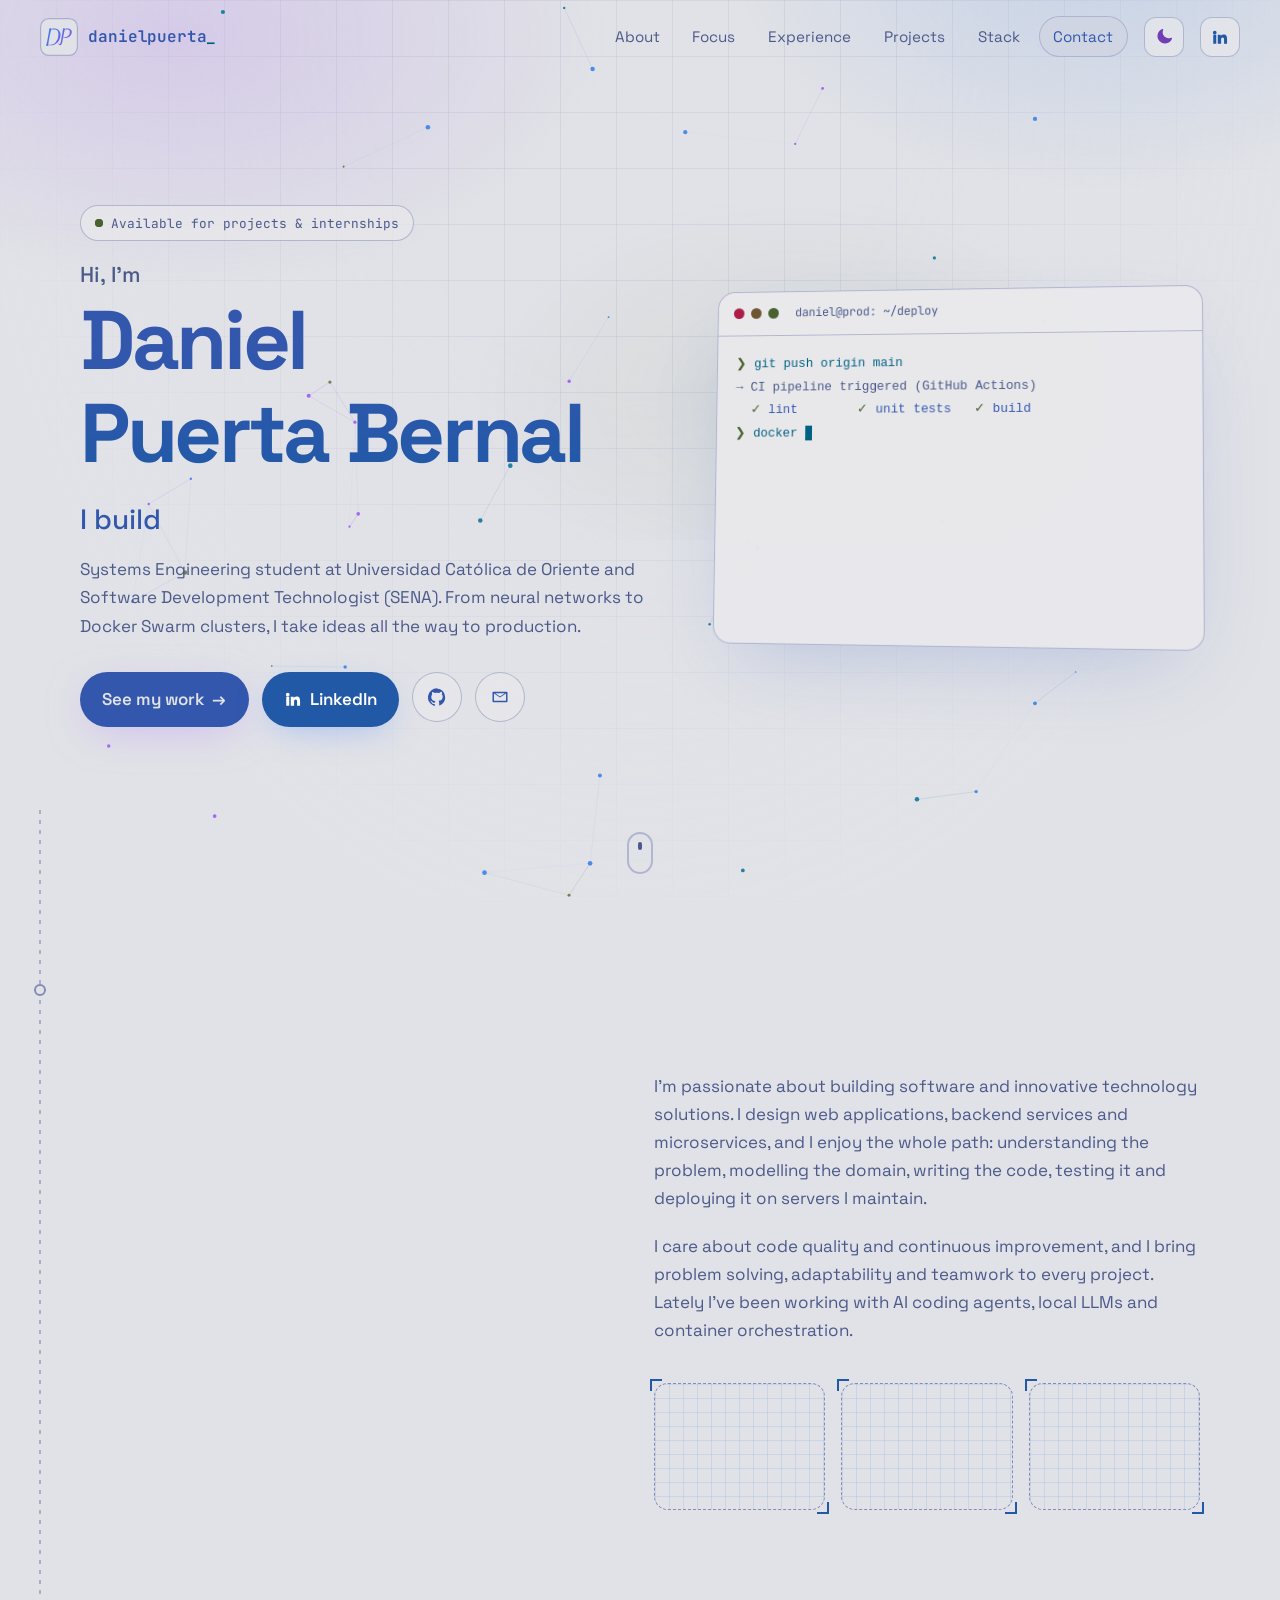
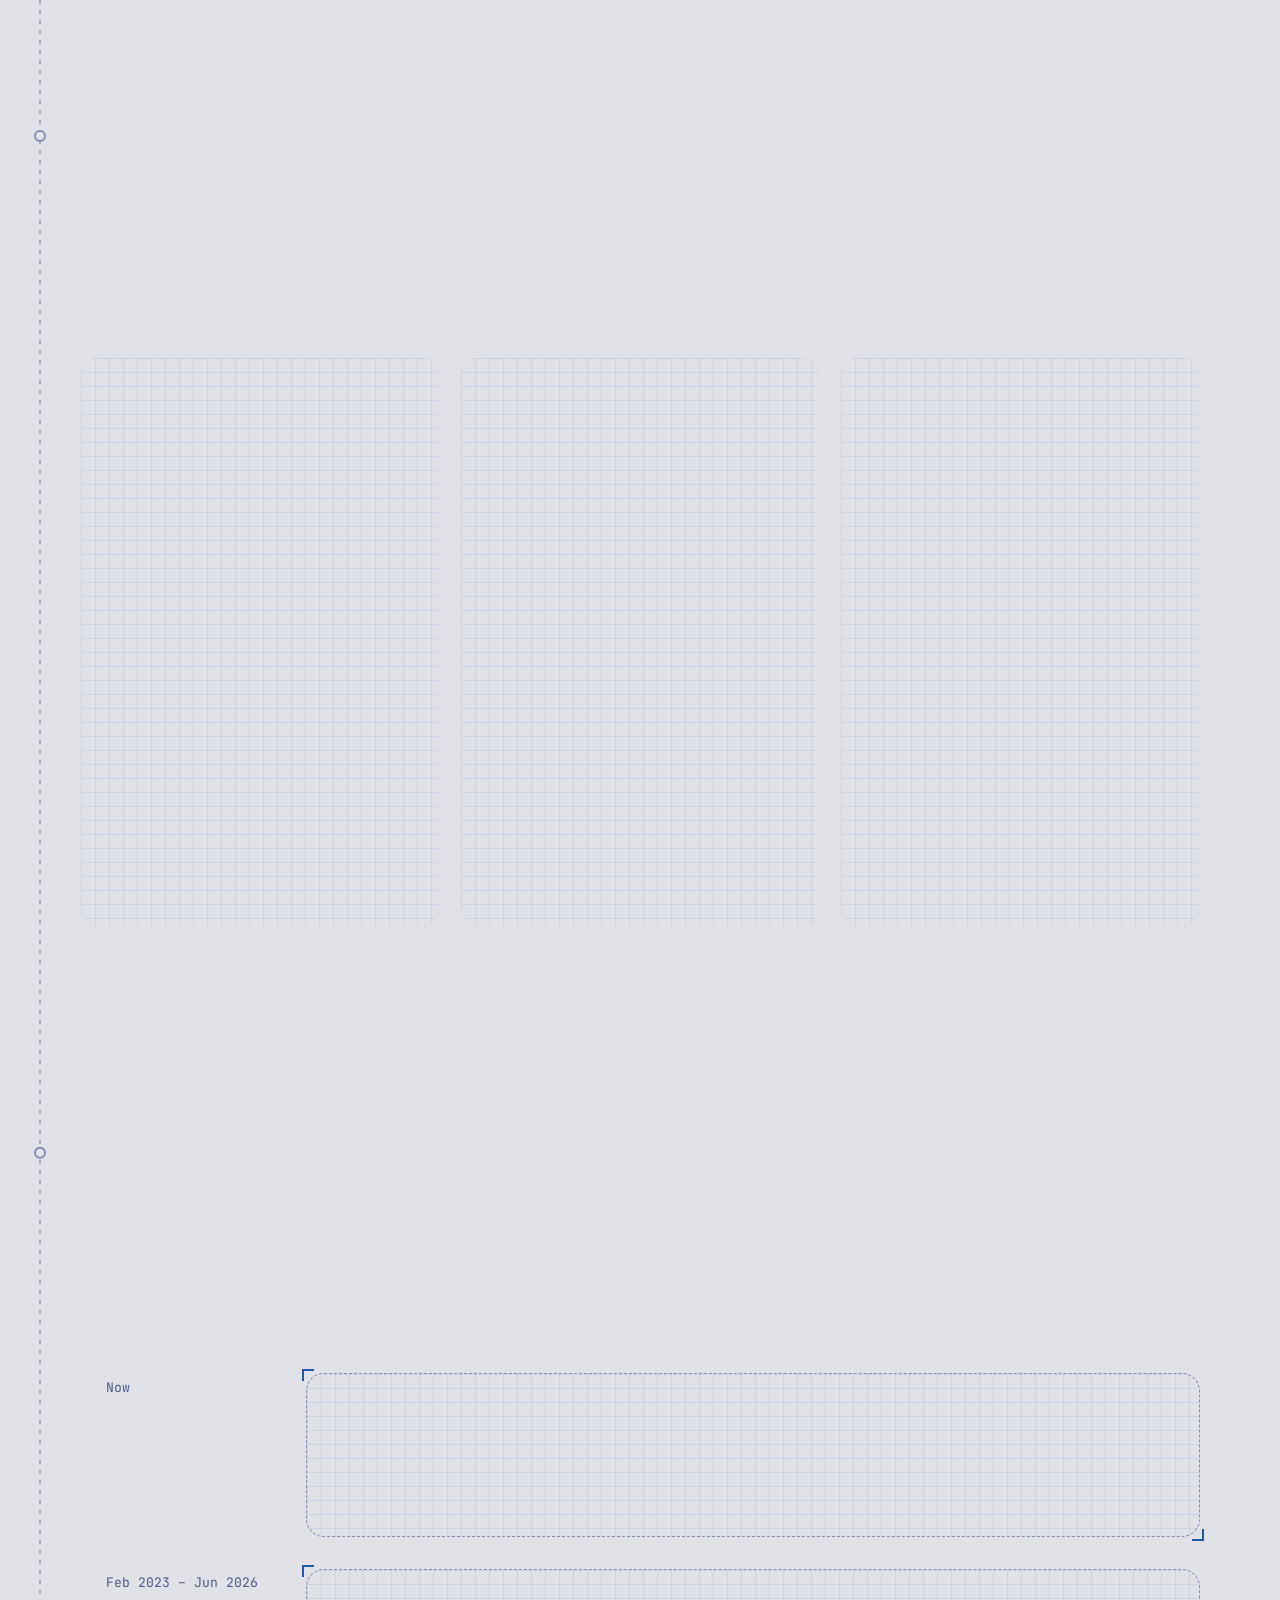
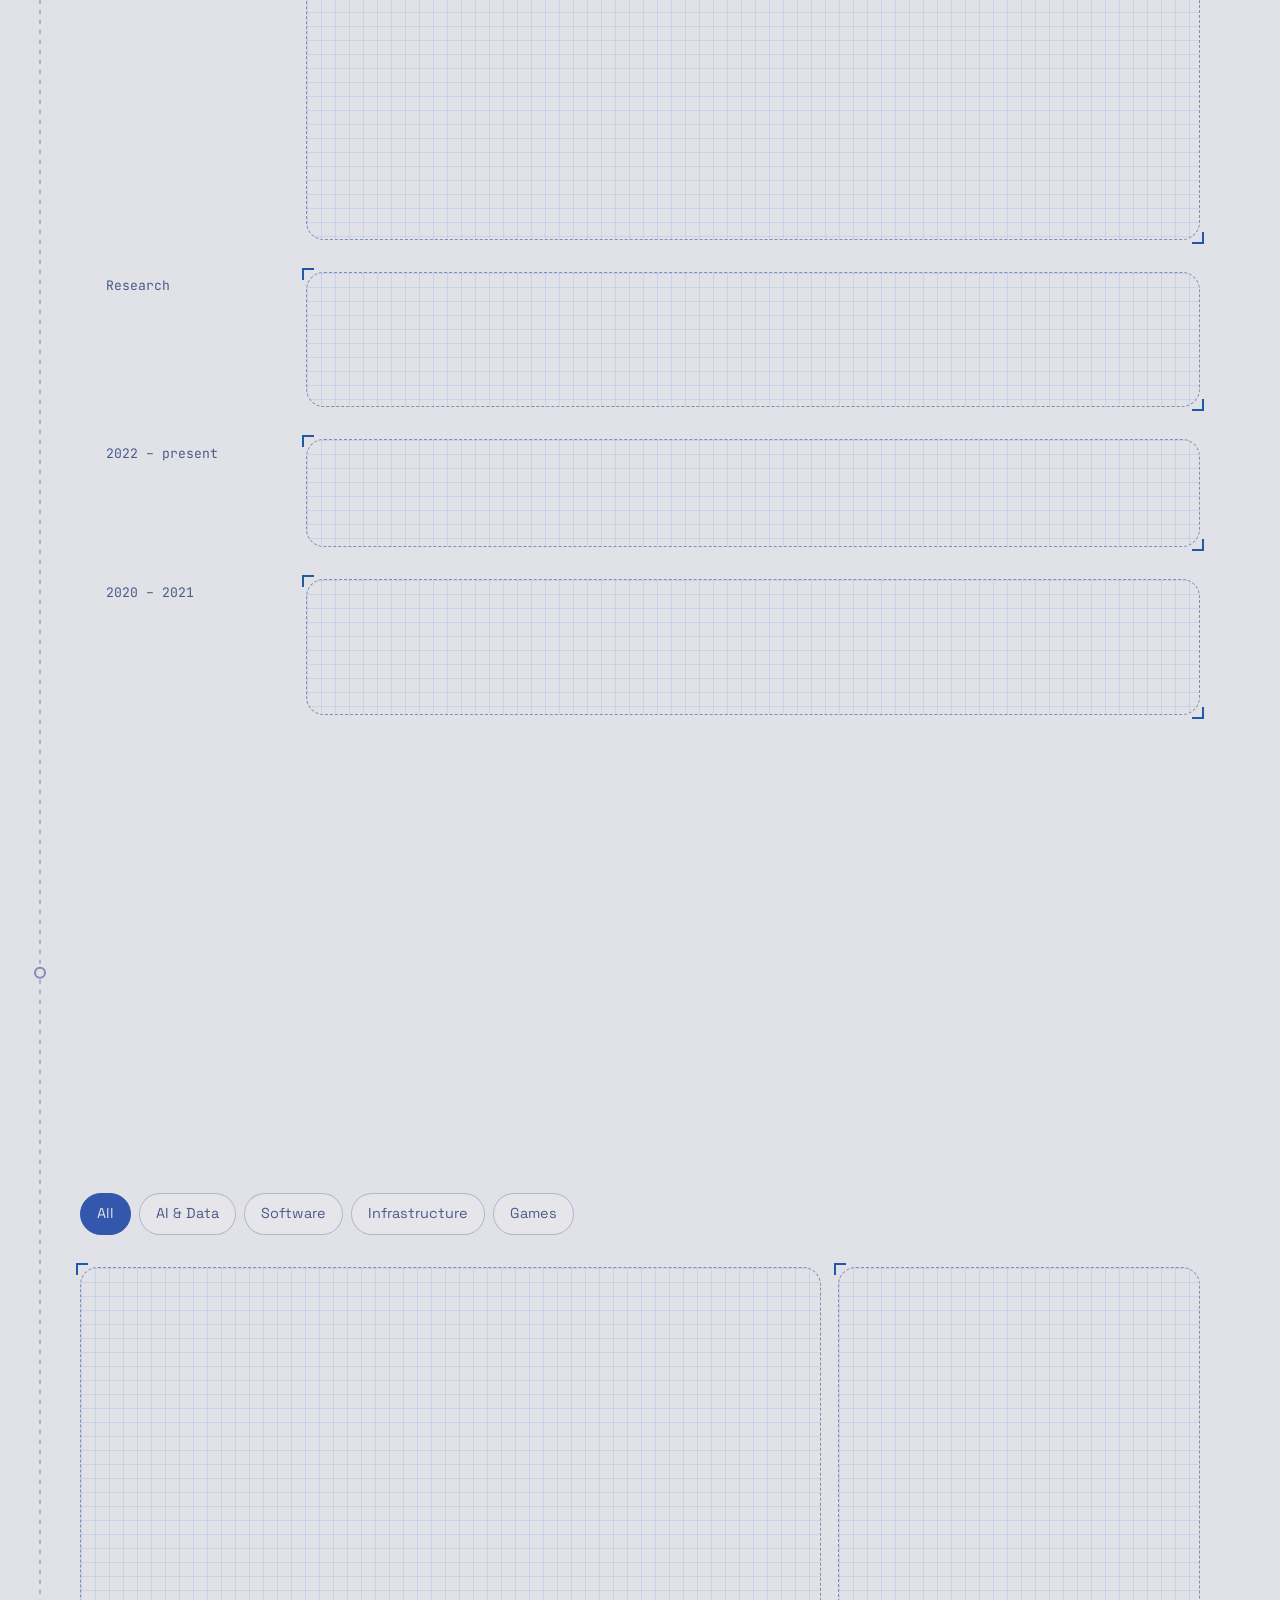
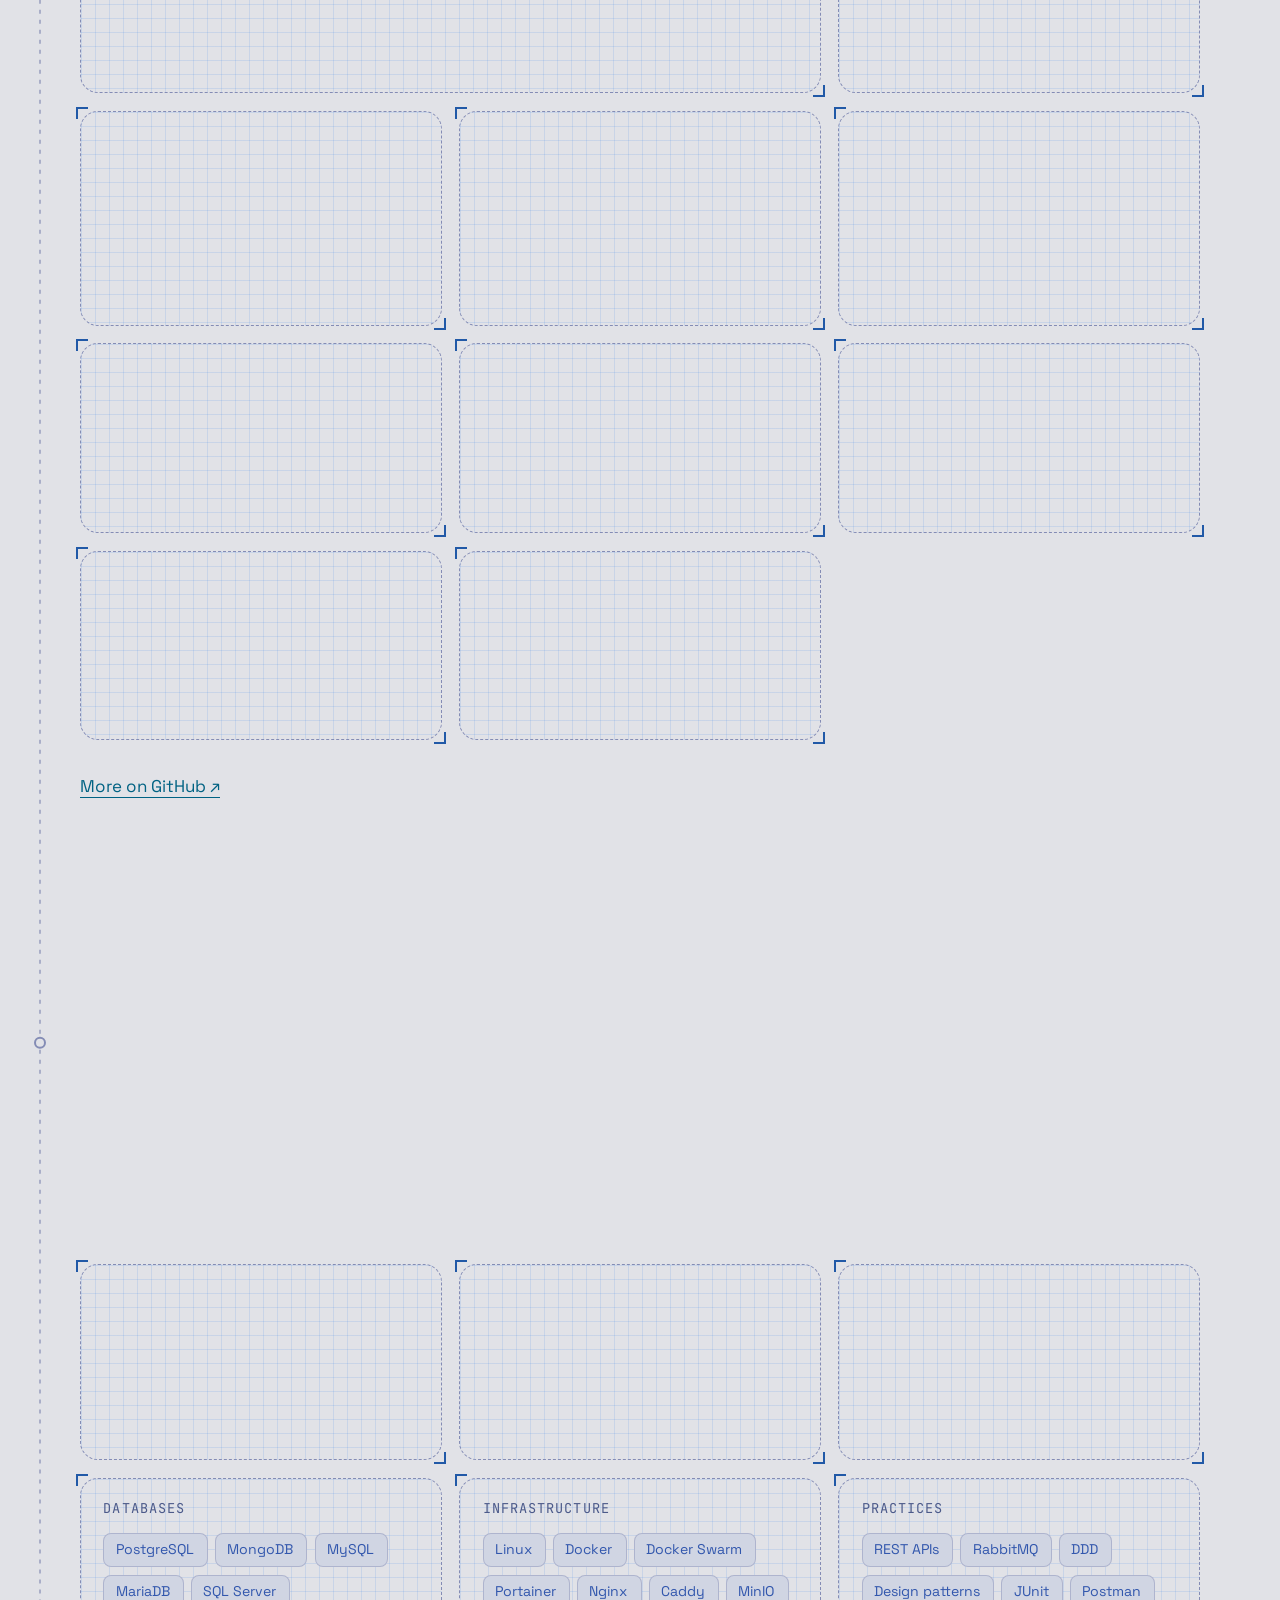
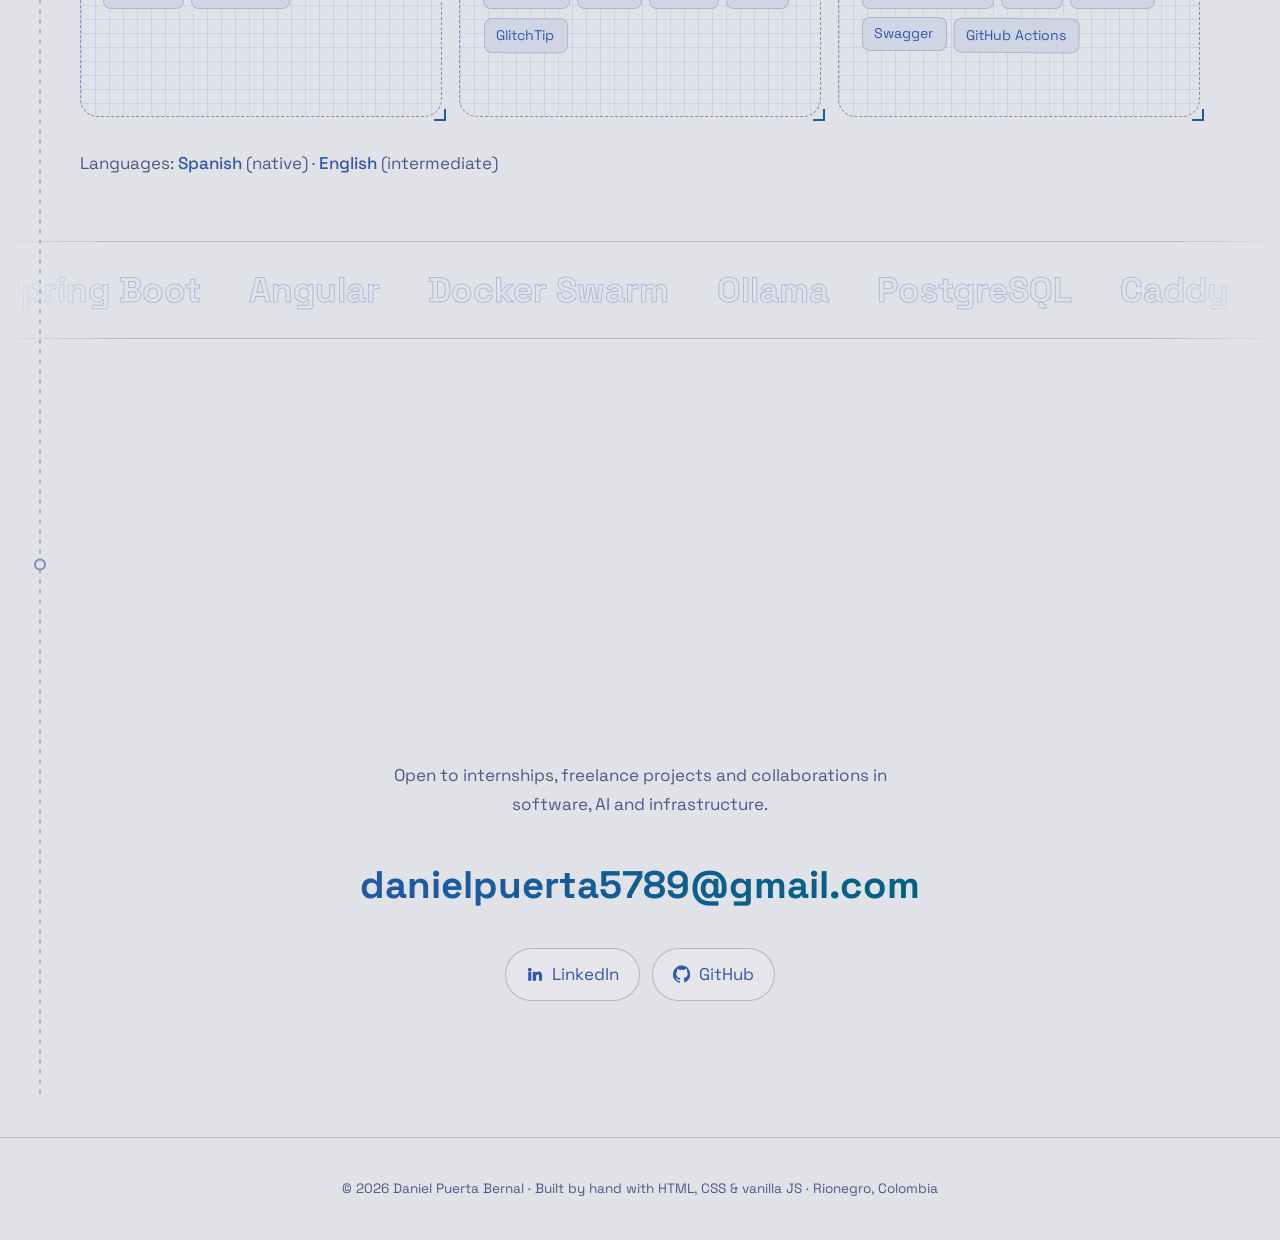
==== commit 23418a96: "feat: feature Taskline in projects Adds Taskline as the first project card, spanning two columns on " ====
--- a/index.html
+++ b/index.html
@@ -42,7 +42,7 @@
   <link rel="preconnect" href="https://fonts.googleapis.com">
   <link rel="preconnect" href="https://fonts.gstatic.com" crossorigin>
   <link href="https://fonts.googleapis.com/css2?family=JetBrains+Mono:wght@400;600&family=Space+Grotesk:wght@400;500;700&display=swap" rel="stylesheet">
-  <link rel="stylesheet" href="styles.css?v=5">
+  <link rel="stylesheet" href="styles.css?v=6">
 
   <script type="application/ld+json">
   {
@@ -267,6 +267,26 @@
         </div>
 
         <ul class="projects">
+          <li class="project project-featured reveal" data-tags="software">
+            <div class="project-copy">
+              <div class="project-top"><span class="project-lang">QML · Python · Windows</span><span class="badge badge-featured">Featured</span></div>
+              <div class="project-head">
+                <img class="project-logo" src="assets/taskline-logo.webp" width="56" height="56" alt="" loading="lazy" decoding="async">
+                <h3><a href="https://github.com/DanielPuertaBernal/taskline" target="_blank" rel="noopener">Taskline</a></h3>
+              </div>
+              <p>A daily task progress bar for your desktop: Omarchy bar widget (Taskwarrior) + Windows app.</p>
+              <ul class="chips project-tags" aria-label="Built with">
+                <li>QML</li><li>Python</li><li>Tkinter</li><li>PyInstaller</li><li>Taskwarrior</li><li>GitHub Actions</li>
+              </ul>
+              <div class="project-links">
+                <a class="btn btn-primary" href="https://github.com/DanielPuertaBernal/taskline/releases/latest" target="_blank" rel="noopener">Download <span aria-hidden="true">↓</span></a>
+                <a class="btn btn-ghost" href="https://github.com/DanielPuertaBernal/taskline" target="_blank" rel="noopener">Source <span aria-hidden="true">↗</span></a>
+              </div>
+            </div>
+            <figure class="project-shot">
+              <img src="assets/taskline-panel.webp" width="800" height="395" alt="Taskline panel on Omarchy: a donut chart showing 25% of today's tasks done next to the task list" loading="lazy" decoding="async">
+            </figure>
+          </li>
           <li class="project reveal" data-tags="software">
             <div class="project-top"><span class="project-lang">JavaScript · DDD</span><span class="badge">Private</span></div>
             <h3>llavero-uco</h3>
@@ -361,6 +381,6 @@
     <p>© <span id="year">2026</span> Daniel Puerta Bernal · Built by hand with HTML, CSS &amp; vanilla JS · Rionegro, Colombia</p>
   </footer>
 
-  <script src="main.js?v=5" defer></script>
+  <script src="main.js?v=6" defer></script>
 </body>
 </html>
--- a/styles.css
+++ b/styles.css
@@ -381,6 +381,21 @@
 .project h3 a::before { content: "↗"; float: right; color: var(--muted); transition: transform .3s var(--ease), color .3s; }
 .project:hover h3 a::before { transform: translate(3px, -3px); color: var(--violet); }
 .project p { color: var(--muted); margin: 0; font-size: .95rem; }
+/* featured project: spans two columns with a screenshot beside the copy */
+.project-featured {
+  grid-column: span 2; display: grid; grid-template-columns: minmax(0, 1fr) minmax(0, 1.15fr);
+  column-gap: 1.6rem; align-content: start; border-color: rgba(122,162,247,.35);
+}
+.project-featured .project-shot { align-self: center; margin: 0; }
+.project-shot img { width: 100%; height: auto; border-radius: 12px; border: 1px solid var(--border); }
+.badge-featured { color: var(--tn-blue); border-color: rgba(122,162,247,.45); }
+.project-head { display: flex; align-items: center; gap: .85rem; margin-bottom: .7rem; }
+.project-logo { width: 56px; height: 56px; flex: none; border-radius: 14px; }
+.project-featured h3 { flex: 1; margin: 0; font-size: 1.45rem; }
+.project-tags { margin-top: 1rem; }
+.project-tags li { padding: .25rem .6rem; font-size: .8rem; font-family: var(--mono); }
+.project-links { display: flex; flex-wrap: wrap; gap: .6rem; margin-top: 1.3rem; }
+.project-links .btn { position: relative; z-index: 1; padding: .6rem 1.1rem; font-size: .9rem; } /* above the full-card link */
 .more { margin-top: 2rem; }
 .more a { color: var(--cyan); text-decoration: none; border-bottom: 1px solid currentColor; }
 
@@ -586,6 +601,8 @@
   .pillars .pillar:last-child { grid-column: 1 / -1; }
 }
 @media (max-width: 720px) {
+  .project-featured { grid-column: auto; grid-template-columns: minmax(0, 1fr); }
+  .project-featured .project-shot { margin-top: 1.2rem; }
   .nav-toggle {
     display: grid; gap: 6px; place-content: center; width: 44px; height: 44px; border-radius: 12px;
     background: var(--surface-2); border: 1px solid var(--border); cursor: pointer; z-index: 2; order: 3;
